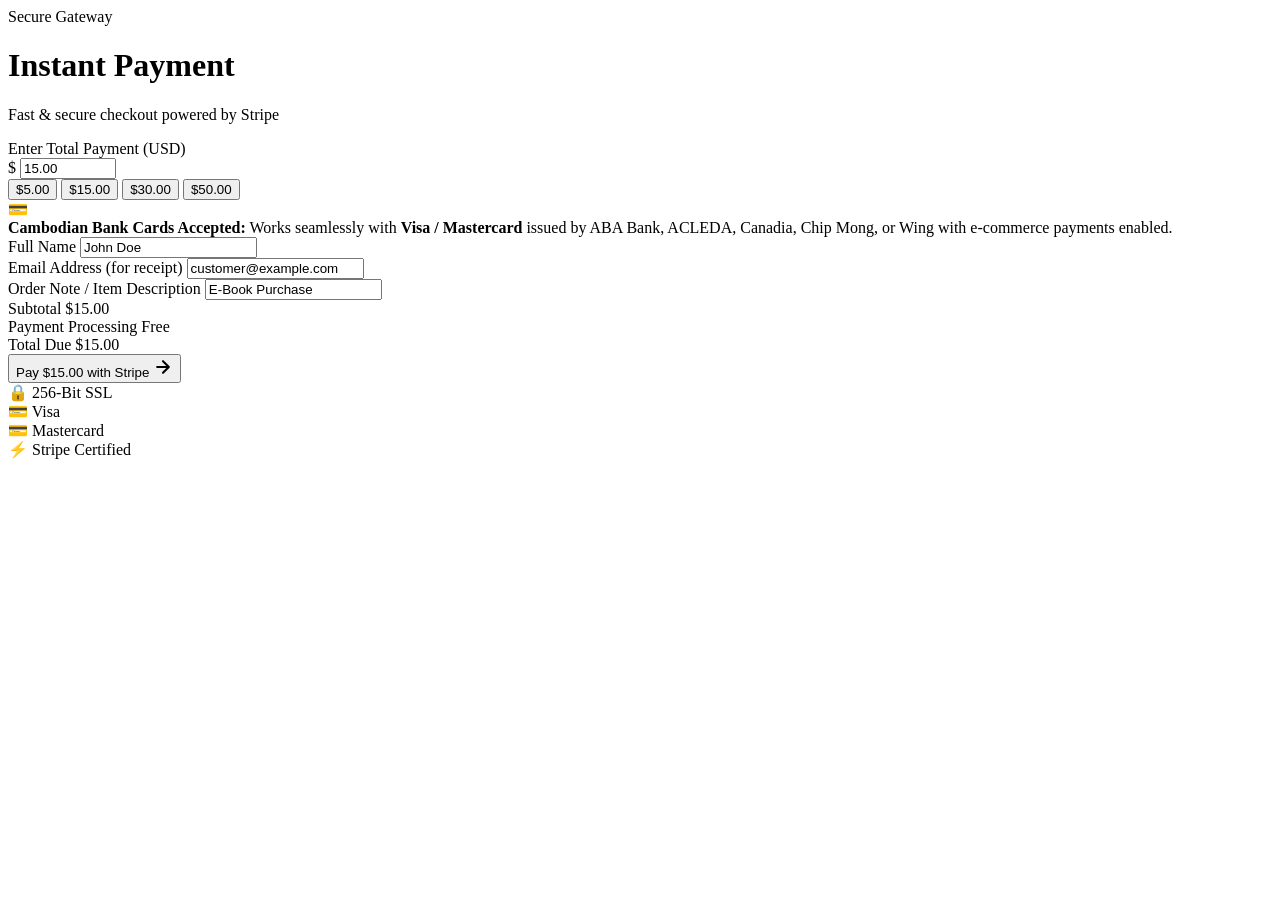
==== src/main/resources/static/index.html @ d1c6f6fa "feat: setup Spring Boot Stripe base structure" ====
<!DOCTYPE html>
<html lang="en">
<head>
  <meta charset="UTF-8">
  <meta name="viewport" content="width=device-width, initial-scale=1.0">
  <title>Payment Portal | Stripe & Visa Checkout</title>
  <link rel="stylesheet" href="/css/style.css">
</head>
<body>

  <div class="bg-blobs">
    <div class="blob blob-1"></div>
    <div class="blob blob-2"></div>
  </div>

  <main class="checkout-wrapper">
    <div class="glass-card">
      
      <!-- Card Header -->
      <div class="card-header">
        <div class="brand-badge">
          <span class="dot"></span>
          <span>Secure Gateway</span>
        </div>
        <h1 class="card-title">Instant Payment</h1>
        <p class="card-subtitle">Fast & secure checkout powered by Stripe</p>
      </div>

      <!-- Payment Form -->
      <form id="paymentForm">
        
        <!-- Total Payment Input Area -->
        <div class="amount-hero-box">
          <div class="amount-label">Enter Total Payment (USD)</div>
          <div class="amount-input-group">
            <span class="currency-symbol">$</span>
            <input 
              type="number" 
              id="amountInput" 
              class="amount-input" 
              value="15.00" 
              step="0.50" 
              min="0.50" 
              max="99999.00" 
              required
            >
          </div>
        </div>

        <!-- Quick Amount Presets -->
        <div class="preset-group">
          <button type="button" class="btn-preset" data-amount="5.00">$5.00</button>
          <button type="button" class="btn-preset active" data-amount="15.00">$15.00</button>
          <button type="button" class="btn-preset" data-amount="30.00">$30.00</button>
          <button type="button" class="btn-preset" data-amount="50.00">$50.00</button>
        </div>

        <!-- Cambodia Bank Notice -->
        <div class="kh-card-notice">
          <span class="notice-icon">💳</span>
          <div class="notice-text">
            <strong>Cambodian Bank Cards Accepted:</strong> Works seamlessly with <strong>Visa / Mastercard</strong> issued by ABA Bank, ACLEDA, Canadia, Chip Mong, or Wing with e-commerce payments enabled.
          </div>
        </div>

        <!-- Customer & Order Details -->
        <div class="form-grid">
          <div class="form-group">
            <label for="customerName" class="form-label">Full Name</label>
            <input 
              type="text" 
              id="customerName" 
              class="form-input" 
              placeholder="e.g. Sopheak Chan" 
              value="John Doe"
              required
            >
          </div>

          <div class="form-group">
            <label for="customerEmail" class="form-label">Email Address (for receipt)</label>
            <input 
              type="email" 
              id="customerEmail" 
              class="form-input" 
              placeholder="name@example.com" 
              value="customer@example.com"
              required
            >
          </div>

          <div class="form-group">
            <label for="description" class="form-label">Order Note / Item Description</label>
            <input 
              type="text" 
              id="description" 
              class="form-input" 
              placeholder="e.g. E-Book: Advanced Spring Boot & Cloud" 
              value="E-Book Purchase"
            >
          </div>
        </div>

        <!-- Order Summary -->
        <div class="order-summary">
          <div class="summary-row">
            <span>Subtotal</span>
            <span id="summarySubtotal">$15.00</span>
          </div>
          <div class="summary-row">
            <span>Payment Processing</span>
            <span style="color: var(--accent-emerald);">Free</span>
          </div>
          <div class="summary-row total">
            <span>Total Due</span>
            <span id="summaryTotal">$15.00</span>
          </div>
        </div>

        <!-- Stripe Pay Button -->
        <button type="submit" id="payButton" class="btn-stripe-pay">
          <div class="spinner" id="buttonSpinner"></div>
          <span id="buttonText">Pay $15.00 with Stripe</span>
          <svg width="20" height="20" viewBox="0 0 24 24" fill="none" stroke="currentColor" stroke-width="2.5" stroke-linecap="round" stroke-linejoin="round">
            <path d="M5 12h14M12 5l7 7-7 7"/>
          </svg>
        </button>

      </form>

      <!-- Trust Badges & Supported Cards -->
      <div class="trust-badges">
        <div class="card-pill">
          <span>🔒 256-Bit SSL</span>
        </div>
        <div class="card-pill">
          <span>💳 Visa</span>
        </div>
        <div class="card-pill">
          <span>💳 Mastercard</span>
        </div>
        <div class="card-pill">
          <span>⚡ Stripe Certified</span>
        </div>
      </div>

    </div>
  </main>

  <!-- Toast Notification Box -->
  <div id="toastBox" class="toast-box"></div>

  <script src="/js/app.js"></script>
</body>
</html>
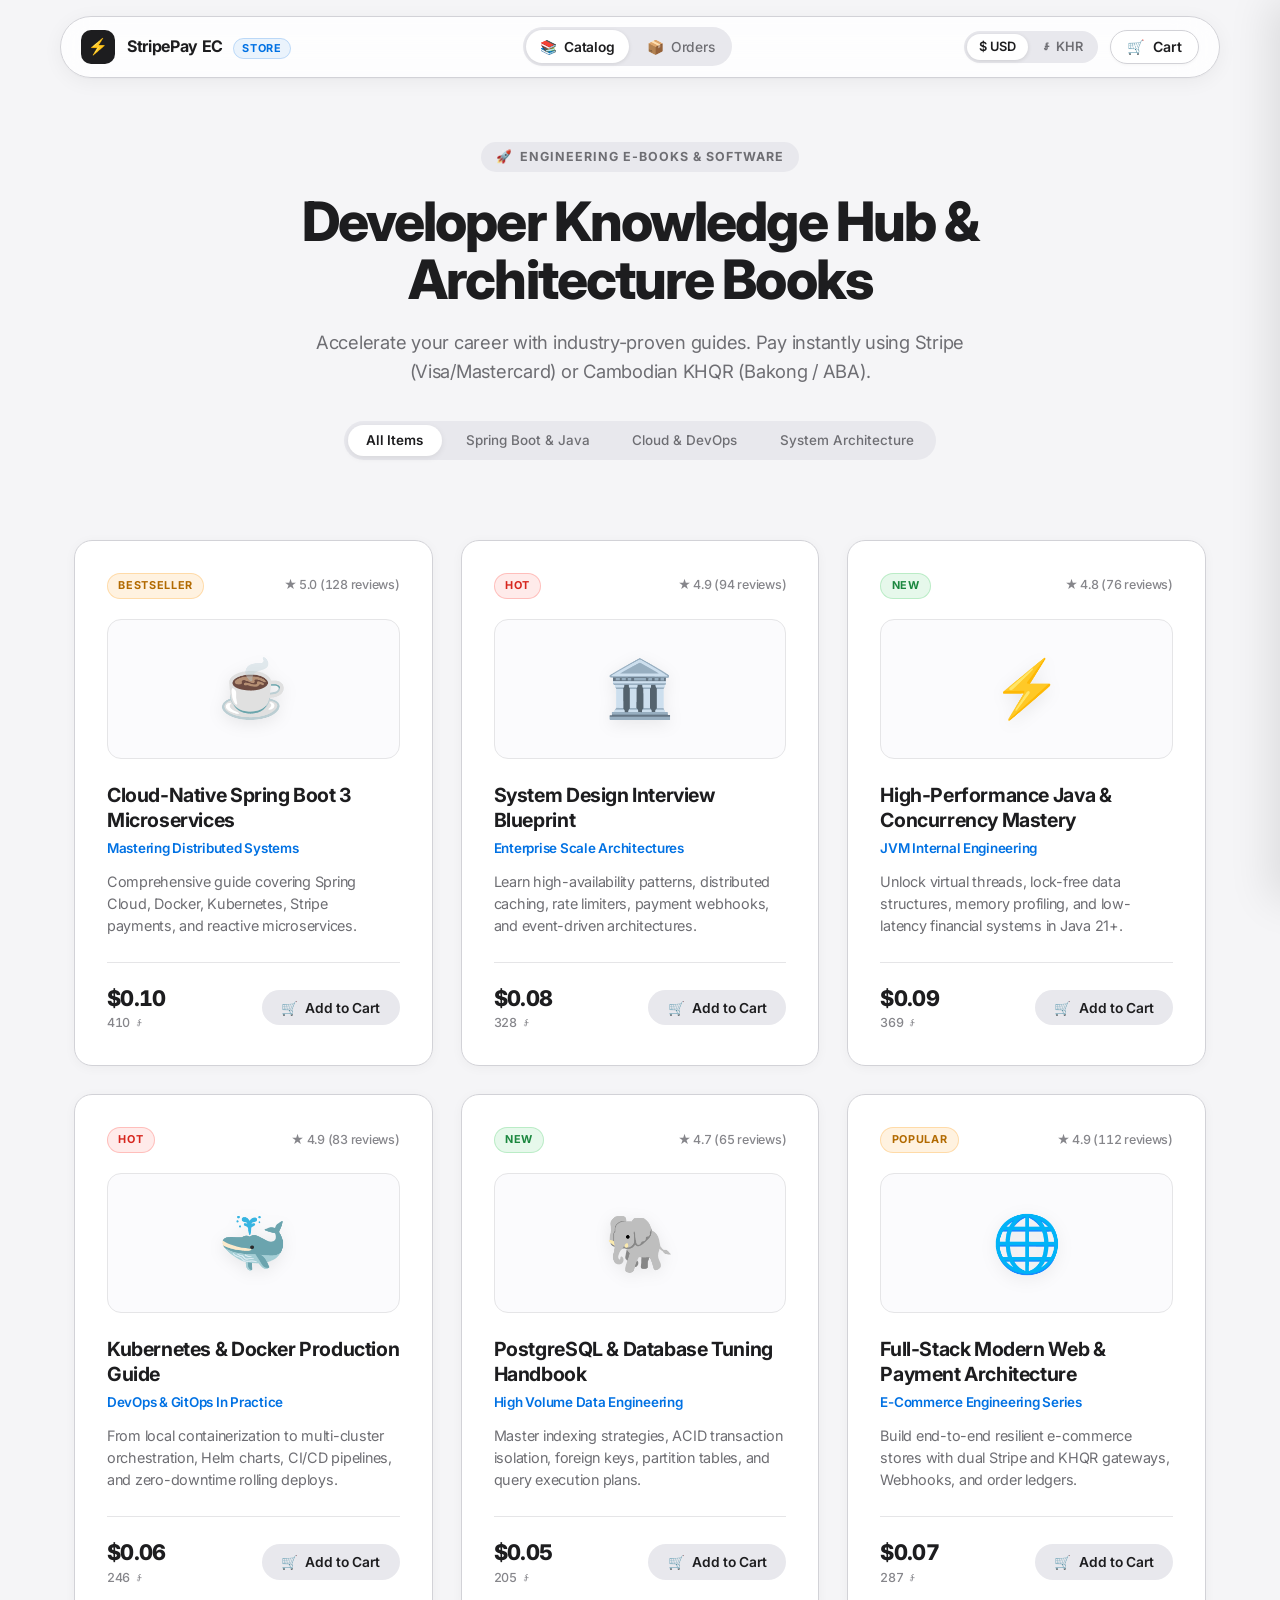
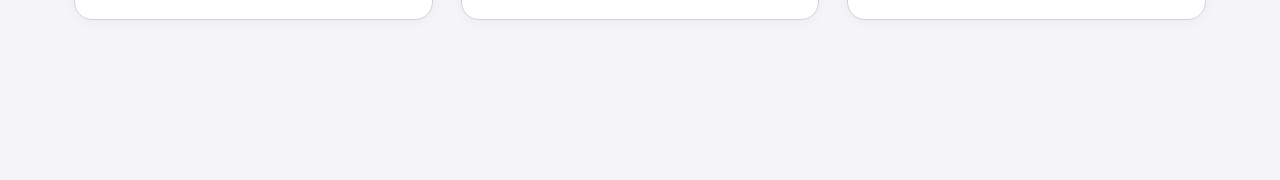
==== commit ffcabe24: "UX/UI" ====
--- a/src/main/resources/static/index.html
+++ b/src/main/resources/static/index.html
@@ -3,153 +3,416 @@
 <head>
   <meta charset="UTF-8">
   <meta name="viewport" content="width=device-width, initial-scale=1.0">
-  <title>Payment Portal | Stripe & Visa Checkout</title>
-  <link rel="stylesheet" href="/css/style.css">
+  <title>StripePay EC | Developer Store & Payment Portal</title>
+  <meta name="description" content="Apple minimalist developer store with Stripe Visa/Mastercard checkout, KHQR Bakong payments, live USD/KHR currency conversion, and instant receipts.">
+  <link rel="stylesheet" href="css/style.css">
 </head>
 <body>
 
+  <!-- Background Animated Liquid Blobs -->
   <div class="bg-blobs">
     <div class="blob blob-1"></div>
     <div class="blob blob-2"></div>
   </div>
 
-  <main class="checkout-wrapper">
-    <div class="glass-card">
-      
-      <!-- Card Header -->
-      <div class="card-header">
-        <div class="brand-badge">
-          <span class="dot"></span>
-          <span>Secure Gateway</span>
-        </div>
-        <h1 class="card-title">Instant Payment</h1>
-        <p class="card-subtitle">Fast & secure checkout powered by Stripe</p>
-      </div>
-
-      <!-- Payment Form -->
-      <form id="paymentForm">
+  <!-- Apple Dynamic Island Floating Navigation Dock -->
+  <header class="app-header">
+    <a href="/" class="brand-wrap">
+      <div class="brand-icon">⚡</div>
+      <div>
+        <span class="brand-text">StripePay EC</span>
+        <span class="brand-tag">STORE</span>
+      </div>
+    </a>
+
+    <nav class="nav-links">
+      <a href="#catalogSection" class="nav-link active" id="navCatalogBtn">
+        <span>📚</span> Catalog
+      </a>
+      <a href="#checkoutSection" class="nav-link" id="navCheckoutBtn" style="display: none;">
+        <span>💳</span> Checkout
+      </a>
+      <a href="/orders.html" class="nav-link" id="navOrdersBtn">
+        <span>📦</span> Orders
+      </a>
+    </nav>
+
+    <div class="nav-actions">
+      <!-- Apple Segmented Currency Switcher (Task 3.3) -->
+      <div class="currency-switcher" id="currencySwitcher">
+        <button type="button" class="currency-btn active" data-currency="USD" id="btnCurrUSD">$ USD</button>
+        <button type="button" class="currency-btn" data-currency="KHR" id="btnCurrKHR">៛ KHR</button>
+      </div>
+
+      <!-- Apple Capsule Cart Drawer Trigger (Task 3.1) -->
+      <button type="button" class="btn-cart-trigger" id="btnOpenCart" aria-label="Open Shopping Cart">
+        <span>🛒</span> Cart
+        <span class="cart-count-badge" id="cartBadge">0</span>
+      </button>
+    </div>
+  </header>
+
+  <!-- Storefront Main Container -->
+  <main class="store-container">
+
+    <!-- ========================================================
+         VIEW 1: STORE CATALOG (Default view)
+         ======================================================== -->
+    <div id="catalogView" class="view-fade-in">
+      <!-- Catalog Hero Banner -->
+      <section class="catalog-hero" id="catalogSection">
+        <div class="catalog-tag">
+          <span>🚀</span> ENGINEERING E-BOOKS & SOFTWARE
+        </div>
+        <h1 class="catalog-title">Developer Knowledge Hub & Architecture Books</h1>
+        <p class="catalog-subtitle">
+          Accelerate your career with industry-proven guides. Pay instantly using Stripe (Visa/Mastercard) or Cambodian KHQR (Bakong / ABA).
+        </p>
+
+        <!-- Apple Segmented Category Filter Bar -->
+        <div class="catalog-filter-bar">
+          <button type="button" class="filter-chip active" data-category="ALL">All Items</button>
+          <button type="button" class="filter-chip" data-category="BACKEND">Spring Boot & Java</button>
+          <button type="button" class="filter-chip" data-category="CLOUD">Cloud & DevOps</button>
+          <button type="button" class="filter-chip" data-category="ARCHITECTURE">System Architecture</button>
+        </div>
+      </section>
+
+      <!-- Product Showcase Grid (Task 3.1) -->
+      <section class="products-grid" id="productsGrid">
+        <!-- Injected dynamically by app.js with Apple iOS 27 Cards -->
+      </section>
+    </div>
+
+    <!-- ========================================================
+         VIEW 2: DEDICATED CHECKOUT / PAYMENT PORTAL
+         (Shown strictly after Proceed to Checkout or clicking Checkout)
+         ======================================================== -->
+    <div id="checkoutView" style="display: none;">
+      <section class="checkout-wrapper" id="checkoutSection" style="margin: 1.5rem auto 3rem;">
         
-        <!-- Total Payment Input Area -->
-        <div class="amount-hero-box">
-          <div class="amount-label">Enter Total Payment (USD)</div>
-          <div class="amount-input-group">
-            <span class="currency-symbol">$</span>
-            <input 
-              type="number" 
-              id="amountInput" 
-              class="amount-input" 
-              value="15.00" 
-              step="0.50" 
-              min="0.50" 
-              max="99999.00" 
-              required
-            >
+        <!-- Apple-style Navigation to return to catalog -->
+        <div class="checkout-nav-bar">
+          <button type="button" class="btn-back-to-catalog" id="btnBackToCatalog">
+            <span>←</span> Back to Store Catalog
+          </button>
+          <div class="checkout-step-badge">
+            <span class="step-dot"></span> Payment & Verification
           </div>
         </div>
 
-        <!-- Quick Amount Presets -->
-        <div class="preset-group">
-          <button type="button" class="btn-preset" data-amount="5.00">$5.00</button>
-          <button type="button" class="btn-preset active" data-amount="15.00">$15.00</button>
-          <button type="button" class="btn-preset" data-amount="30.00">$30.00</button>
-          <button type="button" class="btn-preset" data-amount="50.00">$50.00</button>
-        </div>
-
-        <!-- Cambodia Bank Notice -->
-        <div class="kh-card-notice">
-          <span class="notice-icon">💳</span>
-          <div class="notice-text">
-            <strong>Cambodian Bank Cards Accepted:</strong> Works seamlessly with <strong>Visa / Mastercard</strong> issued by ABA Bank, ACLEDA, Canadia, Chip Mong, or Wing with e-commerce payments enabled.
+        <div class="glass-card">
+          
+          <!-- Card Header -->
+          <div class="card-header">
+            <div class="brand-badge">
+              <span class="dot"></span>
+              <span>PCI-DSS Level 1 Security</span>
+            </div>
+            <h2 class="card-title">Payment Portal</h2>
+            <p class="card-subtitle">Choose your payment method and complete your purchase securely</p>
           </div>
-        </div>
-
-        <!-- Customer & Order Details -->
-        <div class="form-grid">
-          <div class="form-group">
-            <label for="customerName" class="form-label">Full Name</label>
-            <input 
-              type="text" 
-              id="customerName" 
-              class="form-input" 
-              placeholder="e.g. Sopheak Chan" 
-              value="John Doe"
-              required
-            >
+
+          <!-- Apple Segmented Dual Payment Method Selector UI (Task 3.2) -->
+          <div class="payment-tabs">
+            <button type="button" class="payment-tab-btn active" id="tabCardBtn" data-target="#cardTabPane">
+              <span>💳</span> Card (Stripe)
+            </button>
+            <button type="button" class="payment-tab-btn khqr-tab" id="tabKhqrBtn" data-target="#khqrTabPane">
+              <span>📱</span> KHQR (Bakong / ABA)
+            </button>
           </div>
 
-          <div class="form-group">
-            <label for="customerEmail" class="form-label">Email Address (for receipt)</label>
-            <input 
-              type="email" 
-              id="customerEmail" 
-              class="form-input" 
-              placeholder="name@example.com" 
-              value="customer@example.com"
-              required
-            >
+          <!-- Payment Form -->
+          <form id="paymentForm">
+            
+            <!-- Total Payment Input Area -->
+            <div class="amount-hero-box">
+              <div class="amount-label" id="amountLabel">Total Due (USD)</div>
+              <div class="amount-input-group">
+                <span class="currency-symbol" id="inputCurrencySymbol">$</span>
+                <input 
+                  type="number" 
+                  id="amountInput" 
+                  class="amount-input" 
+                  value="0.10" 
+                  step="0.01" 
+                  min="0.01" 
+                  max="99999.00" 
+                  required
+                >
+              </div>
+            </div>
+
+
+            <!-- TAB 1: Stripe Card Notice -->
+            <div id="cardTabPane" class="tab-pane active">
+              <div class="kh-card-notice">
+                <span style="font-size: 1.25rem; margin-right: 0.5rem;">💳</span>
+                <strong>Cambodian Bank Cards Accepted:</strong> Instant checkout with <strong>Visa / Mastercard</strong> issued by ABA Bank, ACLEDA, Canadia, Chip Mong, or Wing with e-commerce enabled.
+              </div>
+              <div class="stripe-min-notice" id="stripeMinNotice" style="display: none;">
+                <span>⚠️</span>
+                <div>
+                  <strong>Stripe Card Minimum:</strong> Stripe API requires at least <strong>$0.50 USD</strong> (50¢) per card transaction. For micro-amounts under $0.50, you can increase item quantity in your cart, or switch to <strong>KHQR</strong> (which supports any amount).
+                </div>
+              </div>
+            </div>
+
+            <!-- TAB 2: KHQR Domestic Notice -->
+            <div id="khqrTabPane" class="tab-pane">
+              <div class="khqr-box" style="margin-bottom: 1.5rem; text-align: left;">
+                <div style="display: flex; align-items: center; gap: 0.5rem; margin-bottom: 0.5rem;">
+                  <span class="khqr-tag">KHQR</span>
+                  <strong style="color: var(--ios-red);">Bakong National Payment Network</strong>
+                </div>
+                <p style="font-size: 0.86rem; color: var(--ios-label-secondary); margin-bottom: 0.4rem;">
+                  Scan with ABA Mobile, ACLEDA, Bakong, Wing, or any domestic mobile banking app.
+                </p>
+                <div style="font-size: 0.82rem; color: var(--ios-teal); font-weight: 600;">
+                  Live Bank Rate: 1 USD = 4,100 KHR
+                </div>
+              </div>
+            </div>
+
+            <!-- Customer & Order Details -->
+            <div class="form-grid">
+              <div class="form-group">
+                <label for="customerName" class="form-label">Full Name</label>
+                <input 
+                  type="text" 
+                  id="customerName" 
+                  class="form-input" 
+                  placeholder="e.g. Sopheak Chan" 
+                  value="John Doe"
+                  required
+                >
+              </div>
+
+              <div class="form-group">
+                <label for="customerEmail" class="form-label">Email Address (for receipt)</label>
+                <input 
+                  type="email" 
+                  id="customerEmail" 
+                  class="form-input" 
+                  placeholder="name@example.com" 
+                  value="customer@example.com"
+                  required
+                >
+              </div>
+
+              <div class="form-group">
+                <label for="description" class="form-label">Order Item(s) Description</label>
+                <input 
+                  type="text" 
+                  id="description" 
+                  class="form-input" 
+                  placeholder="e.g. Cloud-Native Spring Boot 3 Microservices" 
+                  value="Developer Books & Software Purchase"
+                >
+              </div>
+            </div>
+
+            <!-- Order Summary Receipt Box -->
+            <div class="receipt-box">
+              <div id="checkoutCartItemsBox" class="checkout-cart-items-box" style="display: none;">
+                <div class="checkout-cart-items-title">Selected Items from Cart</div>
+                <div id="checkoutCartItemsList"></div>
+              </div>
+              <div class="receipt-row">
+                <span>Subtotal</span>
+                <span id="summarySubtotal" class="val">$0.10</span>
+              </div>
+              <div class="receipt-row">
+                <span>Domestic Processing</span>
+                <span style="color: var(--ios-green); font-weight: 700;">Free (0%)</span>
+              </div>
+              <div class="receipt-row total">
+                <span>Total Due</span>
+                <span id="summaryTotal" class="val">$0.10</span>
+              </div>
+              <div class="receipt-row" id="khrEquivalentRow" style="font-size: 0.84rem; color: var(--ios-blue);">
+                <span>KH Riel Equivalent</span>
+                <span id="summaryKhrEquivalent" class="val">410 ៛</span>
+              </div>
+            </div>
+
+            <!-- Pay Button for Stripe (Card Mode) -->
+            <div id="stripePayArea">
+              <button type="submit" id="payButton" class="btn-stripe-pay">
+                <div class="spinner" id="buttonSpinner" style="display: none;"></div>
+                <span id="buttonText">Pay $0.10 with Stripe</span>
+                <svg width="18" height="18" viewBox="0 0 24 24" fill="none" stroke="currentColor" stroke-width="2.5" stroke-linecap="round" stroke-linejoin="round">
+                  <path d="M5 12h14M12 5l7 7-7 7"/>
+                </svg>
+              </button>
+            </div>
+
+            <!-- Pay Button for KHQR Mode -->
+            <div id="khqrPayArea" style="display: none;">
+              <button type="button" id="btnOpenKhqrModal" class="btn-khqr-action">
+                <span>📱</span>
+                <span id="khqrBtnText">Generate KHQR Code (410 ៛)</span>
+              </button>
+            </div>
+
+          </form>
+
+          <!-- Trust Badges & Supported Cards -->
+          <div style="display: flex; flex-wrap: wrap; justify-content: center; gap: 0.5rem; margin-top: 2rem;">
+            <div style="font-size: 0.76rem; color: var(--ios-label-tertiary); background: rgba(255, 255, 255, 0.05); border: 1px solid var(--glass-border-subtle); padding: 0.35rem 0.75rem; border-radius: var(--radius-full);">🔒 256-Bit SSL Encryption</div>
+            <div style="font-size: 0.76rem; color: var(--ios-label-tertiary); background: rgba(255, 255, 255, 0.05); border: 1px solid var(--glass-border-subtle); padding: 0.35rem 0.75rem; border-radius: var(--radius-full);">💳 Visa & Mastercard</div>
+            <div style="font-size: 0.76rem; color: var(--ios-label-tertiary); background: rgba(255, 255, 255, 0.05); border: 1px solid var(--glass-border-subtle); padding: 0.35rem 0.75rem; border-radius: var(--radius-full);">📱 KHQR Bakong</div>
+            <div style="font-size: 0.76rem; color: var(--ios-label-tertiary); background: rgba(255, 255, 255, 0.05); border: 1px solid var(--glass-border-subtle); padding: 0.35rem 0.75rem; border-radius: var(--radius-full);">⚡ Instant Webhook Delivery</div>
           </div>
 
-          <div class="form-group">
-            <label for="description" class="form-label">Order Note / Item Description</label>
-            <input 
-              type="text" 
-              id="description" 
-              class="form-input" 
-              placeholder="e.g. E-Book: Advanced Spring Boot & Cloud" 
-              value="E-Book Purchase"
-            >
+        </div>
+      </section>
+    </div>
+
+  </main>
+
+  <!-- ========================================================
+       APPLE iOS SHEET CART DRAWER (Task 3.1)
+       ======================================================== -->
+  <div class="cart-overlay" id="cartOverlay"></div>
+  <aside class="cart-drawer" id="cartDrawer">
+    <!-- iOS Sheet Grabber -->
+    <div class="sheet-grabber"></div>
+
+    <div class="cart-header">
+      <div class="cart-title-wrap">
+        <span>🛒</span>
+        <span class="cart-title">Shopping Cart</span>
+      </div>
+      <button type="button" class="btn-close-cart" id="btnCloseCart" aria-label="Close cart">✕</button>
+    </div>
+
+    <div class="cart-body" id="cartItemsList">
+      <!-- Populated by JavaScript -->
+    </div>
+
+    <div class="cart-footer">
+      <div class="cart-summary-row">
+        <span>Items Total</span>
+        <span id="cartSubtotal" class="amount">$0.00</span>
+      </div>
+      <div class="cart-summary-row">
+        <span>Digital Delivery</span>
+        <span style="color: var(--ios-green); font-weight: 700;">Instant (Free)</span>
+      </div>
+      <div class="cart-summary-row total">
+        <span>Grand Total</span>
+        <span id="cartGrandTotal" class="amount">$0.00</span>
+      </div>
+      <button type="button" class="btn-cart-checkout" id="btnCartCheckout">
+        <span>Process Payment</span>
+        <span>→</span>
+      </button>
+    </div>
+  </aside>
+
+  <!-- ========================================================
+       APPLE CUPERTINO KHQR POPUP MODAL (Task 3.2)
+       ======================================================== -->
+  <div class="modal-overlay" id="khqrModal">
+    <div class="modal-content">
+      <div class="modal-header">
+        <div style="display: flex; align-items: center; gap: 0.5rem; font-weight: 700;">
+          <span style="font-size: 1.25rem;">🇰🇭</span> KHQR National Payment
+        </div>
+        <button type="button" class="btn-close-modal" id="btnCloseKhqrModal">✕</button>
+      </div>
+
+      <div class="modal-body">
+        <div class="khqr-card-view">
+          <div class="khqr-merchant-tag">KHQR Domestic Network</div>
+          <div class="khqr-merchant-name">STRIPE-PAY EC STORE</div>
+          <div class="khqr-amount-riel" id="modalKhqrAmountRiel">102,500 ៛</div>
+          <div class="khqr-amount-usd" id="modalKhqrAmountUsd">≈ $25.00 USD (Rate: 4,100)</div>
+
+          <!-- Official Frame with QR Code -->
+          <div class="khqr-qr-frame">
+            <svg viewBox="0 0 200 200" width="164" height="164" xmlns="http://www.w3.org/2000/svg">
+              <rect width="200" height="200" fill="#ffffff" />
+              <!-- Corners -->
+              <rect x="15" y="15" width="45" height="45" rx="8" fill="#e11d48"/>
+              <rect x="23" y="23" width="29" height="29" rx="5" fill="#ffffff"/>
+              <rect x="29" y="29" width="17" height="17" rx="3" fill="#0f172a"/>
+
+              <rect x="140" y="15" width="45" height="45" rx="8" fill="#e11d48"/>
+              <rect x="148" y="23" width="29" height="29" rx="5" fill="#ffffff"/>
+              <rect x="154" y="29" width="17" height="17" rx="3" fill="#0f172a"/>
+
+              <rect x="15" y="140" width="45" height="45" rx="8" fill="#e11d48"/>
+              <rect x="23" y="148" width="29" height="29" rx="5" fill="#ffffff"/>
+              <rect x="29" y="154" width="17" height="17" rx="3" fill="#0f172a"/>
+
+              <!-- Grid dots -->
+              <rect x="75" y="20" width="12" height="12" rx="2" fill="#0f172a"/>
+              <rect x="95" y="20" width="12" height="12" rx="2" fill="#0f172a"/>
+              <rect x="115" y="20" width="12" height="12" rx="2" fill="#0f172a"/>
+              <rect x="75" y="40" width="12" height="12" rx="2" fill="#0f172a"/>
+              <rect x="115" y="40" width="12" height="12" rx="2" fill="#0f172a"/>
+              
+              <rect x="20" y="75" width="12" height="12" rx="2" fill="#0f172a"/>
+              <rect x="40" y="75" width="12" height="12" rx="2" fill="#0f172a"/>
+              <rect x="75" y="75" width="12" height="12" rx="2" fill="#0f172a"/>
+              <rect x="95" y="75" width="12" height="12" rx="2" fill="#0f172a"/>
+              <rect x="140" y="75" width="12" height="12" rx="2" fill="#0f172a"/>
+              <rect x="165" y="75" width="12" height="12" rx="2" fill="#0f172a"/>
+
+              <rect x="20" y="95" width="12" height="12" rx="2" fill="#0f172a"/>
+              <rect x="40" y="115" width="12" height="12" rx="2" fill="#0f172a"/>
+              <rect x="140" y="95" width="12" height="12" rx="2" fill="#0f172a"/>
+              <rect x="165" y="115" width="12" height="12" rx="2" fill="#0f172a"/>
+
+              <rect x="75" y="140" width="12" height="12" rx="2" fill="#0f172a"/>
+              <rect x="95" y="140" width="12" height="12" rx="2" fill="#0f172a"/>
+              <rect x="115" y="140" width="12" height="12" rx="2" fill="#0f172a"/>
+              <rect x="75" y="165" width="12" height="12" rx="2" fill="#0f172a"/>
+              <rect x="115" y="165" width="12" height="12" rx="2" fill="#0f172a"/>
+              <rect x="140" y="165" width="12" height="12" rx="2" fill="#0f172a"/>
+
+              <!-- Center Bakong Emblem Badge -->
+              <circle cx="100" cy="100" r="22" fill="#e11d48" />
+              <text x="100" y="105" fill="#ffffff" font-size="11" font-weight="bold" font-family="-apple-system, sans-serif" text-anchor="middle">KHQR</text>
+            </svg>
           </div>
         </div>
 
-        <!-- Order Summary -->
-        <div class="order-summary">
-          <div class="summary-row">
-            <span>Subtotal</span>
-            <span id="summarySubtotal">$15.00</span>
-          </div>
-          <div class="summary-row">
-            <span>Payment Processing</span>
-            <span style="color: var(--accent-emerald);">Free</span>
-          </div>
-          <div class="summary-row total">
-            <span>Total Due</span>
-            <span id="summaryTotal">$15.00</span>
-          </div>
-        </div>
-
-        <!-- Stripe Pay Button -->
-        <button type="submit" id="payButton" class="btn-stripe-pay">
-          <div class="spinner" id="buttonSpinner"></div>
-          <span id="buttonText">Pay $15.00 with Stripe</span>
-          <svg width="20" height="20" viewBox="0 0 24 24" fill="none" stroke="currentColor" stroke-width="2.5" stroke-linecap="round" stroke-linejoin="round">
-            <path d="M5 12h14M12 5l7 7-7 7"/>
-          </svg>
+        <!-- 5-Minute Timer Pill -->
+        <div class="khqr-countdown-pill">
+          <span>⏱️</span>
+          <span>Valid for: <strong id="khqrCountdown">05:00</strong></span>
+        </div>
+
+        <!-- Supported Domestic Apps -->
+        <div style="display: flex; flex-wrap: wrap; justify-content: center; gap: 0.4rem; margin-bottom: 1.25rem;">
+          <span style="font-size: 0.74rem; background: rgba(255,255,255,0.08); padding: 0.25rem 0.6rem; border-radius: var(--radius-full); color: var(--ios-label-secondary);">ABA Mobile</span>
+          <span style="font-size: 0.74rem; background: rgba(255,255,255,0.08); padding: 0.25rem 0.6rem; border-radius: var(--radius-full); color: var(--ios-label-secondary);">ACLEDA</span>
+          <span style="font-size: 0.74rem; background: rgba(255,255,255,0.08); padding: 0.25rem 0.6rem; border-radius: var(--radius-full); color: var(--ios-label-secondary);">Bakong</span>
+          <span style="font-size: 0.74rem; background: rgba(255,255,255,0.08); padding: 0.25rem 0.6rem; border-radius: var(--radius-full); color: var(--ios-label-secondary);">Wing</span>
+          <span style="font-size: 0.74rem; background: rgba(255,255,255,0.08); padding: 0.25rem 0.6rem; border-radius: var(--radius-full); color: var(--ios-label-secondary);">Canadia</span>
+          <span style="font-size: 0.74rem; background: rgba(255,255,255,0.08); padding: 0.25rem 0.6rem; border-radius: var(--radius-full); color: var(--ios-label-secondary);">Chip Mong</span>
+        </div>
+
+        <p style="font-size: 0.84rem; color: var(--ios-label-tertiary); margin-bottom: 1.25rem;">
+          Scan QR code with any Cambodian banking app above to complete domestic settlement.
+        </p>
+
+        <!-- Simulation Button for evaluation and test mode -->
+        <button type="button" class="btn-khqr-action" id="btnSimulateKhqrScan" style="background: linear-gradient(135deg, var(--ios-green) 0%, #059669 100%); box-shadow: 0 4px 18px rgba(48, 209, 88, 0.4);">
+          <span>✨</span> Simulate Bank App Scan & Pay (Test Mode)
         </button>
 
-      </form>
-
-      <!-- Trust Badges & Supported Cards -->
-      <div class="trust-badges">
-        <div class="card-pill">
-          <span>🔒 256-Bit SSL</span>
-        </div>
-        <div class="card-pill">
-          <span>💳 Visa</span>
-        </div>
-        <div class="card-pill">
-          <span>💳 Mastercard</span>
-        </div>
-        <div class="card-pill">
-          <span>⚡ Stripe Certified</span>
-        </div>
-      </div>
-
-    </div>
-  </main>
-
-  <!-- Toast Notification Box -->
-  <div id="toastBox" class="toast-box"></div>
-
-  <script src="/js/app.js"></script>
+      </div>
+    </div>
+  </div>
+
+  <!-- Apple Dynamic Island Toast Notification -->
+  <div id="toastBox" class="toast-notification"></div>
+
+  <script src="js/app.js"></script>
 </body>
 </html>
--- a/src/main/resources/static/css/style.css
+++ b/src/main/resources/static/css/style.css
@@ -0,0 +1,1935 @@
+/* ==========================================================================
+   StripePay EC — Apple.com Official Minimalist Commercial Tech Design System
+   Off-White (#F5F5F7), Charcoal (#1D1D1F), Subtle Gray (#D2D2D7), Apple Blue (#0071E3)
+   ========================================================================== */
+
+@import url('https://fonts.googleapis.com/css2?family=Inter:wght@300;400;500;600;700;800&family=JetBrains+Mono:wght@400;500;600&display=swap');
+
+/* --- Apple.com Official Design Tokens --- */
+:root {
+  /* Core Apple.com Palette */
+  --apple-bg: #f5f5f7;
+  --apple-card: #ffffff;
+  --apple-border: #d2d2d7;
+  --apple-border-subtle: #e5e5e7;
+  --apple-border-focus: #0071e3;
+  --apple-text-primary: #1d1d1f;
+  --apple-text-secondary: #6e6e73;
+  --apple-text-tertiary: #86868b;
+  --apple-fill: #e8e8ed;
+  --apple-fill-hover: #dcdce0;
+
+  /* Single Vibrant Apple Blue Call-To-Action */
+  --apple-blue: #0071e3;
+  --apple-blue-hover: #0077ed;
+  --apple-blue-active: #0062c4;
+  --apple-blue-rgb: 0, 113, 227;
+
+  /* Semantic Feedback (Apple Standard Light) */
+  --apple-green: #34c759;
+  --apple-green-dark: #1b873f;
+  --apple-orange: #ff9500;
+  --apple-orange-dark: #b26a00;
+  --apple-red: #ff3b30;
+  --apple-red-dark: #d7261e;
+
+  /* Backward Compatibility Aliases for Person 1, 2, and 3 Modules */
+  --ios-blue: var(--apple-blue);
+  --ios-green: var(--apple-green);
+  --ios-orange: var(--apple-orange);
+  --ios-red: var(--apple-red);
+  --ios-label-primary: var(--apple-text-primary);
+  --ios-label-secondary: var(--apple-text-secondary);
+  --ios-label-tertiary: var(--apple-text-tertiary);
+  --ios-separator: var(--apple-border-subtle);
+  --accent-primary: var(--apple-blue);
+  --accent-secondary: #5e5ce6;
+  --accent-cyan: #06b6d4;
+  --accent-emerald: var(--apple-green);
+  --accent-rose: var(--apple-red);
+  --text-primary: var(--apple-text-primary);
+  --text-secondary: var(--apple-text-secondary);
+  --text-muted: var(--apple-text-tertiary);
+  --bg-primary: var(--apple-bg);
+  --bg-card: var(--apple-card);
+  --bg-card-border: var(--apple-border);
+  --bg-input: #ffffff;
+  --bg-input-focus: #ffffff;
+
+  /* Radii & Apple Geometry */
+  --radius-full: 9999px;
+  --radius-xxl: 22px;
+  --radius-xl: 18px;
+  --radius-lg: 14px;
+  --radius-md: 10px;
+  --radius-sm: 6px;
+
+  /* Apple Subtle Box Shadows */
+  --shadow-dock: 0 4px 20px rgba(0, 0, 0, 0.05), 0 1px 2px rgba(0, 0, 0, 0.03);
+  --shadow-card: 0 2px 12px rgba(0, 0, 0, 0.04);
+  --shadow-card-hover: 0 12px 36px rgba(0, 0, 0, 0.08);
+  --shadow-modal: 0 24px 70px rgba(0, 0, 0, 0.16);
+  --shadow-blue-btn: 0 4px 14px rgba(0, 113, 227, 0.25);
+
+  /* Spring Animations */
+  --spring-bounce: cubic-bezier(0.175, 0.885, 0.32, 1.275);
+  --spring-smooth: cubic-bezier(0.16, 1, 0.3, 1);
+}
+
+/* Base Reset */
+*, *::before, *::after {
+  margin: 0;
+  padding: 0;
+  box-sizing: border-box;
+}
+
+html {
+  font-size: 16px;
+  scroll-behavior: smooth;
+  -webkit-font-smoothing: antialiased;
+  -moz-osx-font-smoothing: grayscale;
+}
+
+body {
+  font-family: -apple-system, BlinkMacSystemFont, "SF Pro Display", "SF Pro Text", "SF Pro", "Inter", "Helvetica Neue", sans-serif;
+  background-color: var(--apple-bg);
+  color: var(--apple-text-primary);
+  min-height: 100vh;
+  position: relative;
+  overflow-x: hidden;
+  line-height: 1.47;
+  letter-spacing: -0.016em;
+}
+
+/* Pristine Off-White Canvas Background */
+.bg-blobs {
+  display: none; /* Minimalist clean Apple background */
+}
+
+/* ==========================================================================
+   Apple Floating Navigation Dock (Task 3.1 & 3.3)
+   ========================================================================== */
+.app-header {
+  position: sticky;
+  top: 1rem;
+  z-index: 1000;
+  width: calc(100% - 2.5rem);
+  max-width: 1160px;
+  margin: 1rem auto 2.5rem auto;
+  padding: 0.65rem 1.25rem;
+  background: rgba(255, 255, 255, 0.82);
+  backdrop-filter: saturate(180%) blur(20px);
+  -webkit-backdrop-filter: saturate(180%) blur(20px);
+  border: 1px solid var(--apple-border);
+  border-radius: var(--radius-full);
+  box-shadow: var(--shadow-dock);
+  display: flex;
+  align-items: center;
+  justify-content: space-between;
+  gap: 1.5rem;
+  transition: all 0.3s var(--spring-smooth);
+}
+
+/* Brand Link */
+.brand-wrap {
+  display: flex;
+  align-items: center;
+  gap: 0.75rem;
+  text-decoration: none;
+  color: inherit;
+  flex-shrink: 0;
+}
+
+.brand-icon {
+  width: 34px;
+  height: 34px;
+  border-radius: 10px;
+  background: var(--apple-text-primary);
+  color: #ffffff;
+  display: flex;
+  align-items: center;
+  justify-content: center;
+  font-size: 1rem;
+  font-weight: 700;
+  transition: transform 0.2s ease;
+}
+
+.brand-wrap:hover .brand-icon {
+  transform: scale(1.05);
+}
+
+.brand-text {
+  font-size: 1rem;
+  font-weight: 700;
+  letter-spacing: -0.02em;
+  color: var(--apple-text-primary);
+}
+
+.brand-tag {
+  font-size: 0.68rem;
+  font-weight: 700;
+  text-transform: uppercase;
+  letter-spacing: 0.06em;
+  padding: 0.15rem 0.5rem;
+  border-radius: var(--radius-full);
+  background: rgba(0, 113, 227, 0.08);
+  color: var(--apple-blue);
+  border: 1px solid rgba(0, 113, 227, 0.2);
+  margin-left: 0.4rem;
+}
+
+/* Navigation Links (Segmented Dock Style) */
+.nav-links {
+  display: flex;
+  align-items: center;
+  gap: 0.25rem;
+  background: var(--apple-fill);
+  padding: 3px;
+  border-radius: var(--radius-full);
+}
+
+.nav-link {
+  display: inline-flex;
+  align-items: center;
+  gap: 0.45rem;
+  text-decoration: none;
+  font-size: 0.86rem;
+  font-weight: 500;
+  color: var(--apple-text-secondary);
+  padding: 0.4rem 0.9rem;
+  border-radius: var(--radius-full);
+  transition: all 0.2s ease;
+}
+
+.nav-link:hover {
+  color: var(--apple-text-primary);
+}
+
+.nav-link.active {
+  color: var(--apple-text-primary);
+  background: #ffffff;
+  box-shadow: 0 1px 4px rgba(0, 0, 0, 0.1);
+  font-weight: 600;
+}
+
+/* Actions: Currency Switcher & Cart Trigger */
+.nav-actions {
+  display: flex;
+  align-items: center;
+  gap: 0.75rem;
+}
+
+/* Apple Segmented Currency Switcher (Task 3.3) */
+.currency-switcher {
+  display: inline-flex;
+  align-items: center;
+  background: var(--apple-fill);
+  padding: 3px;
+  border-radius: var(--radius-full);
+}
+
+.currency-btn {
+  background: transparent;
+  border: none;
+  font-family: inherit;
+  font-size: 0.8rem;
+  font-weight: 600;
+  color: var(--apple-text-secondary);
+  padding: 0.35rem 0.75rem;
+  border-radius: var(--radius-full);
+  cursor: pointer;
+  transition: all 0.2s ease;
+}
+
+.currency-btn:hover {
+  color: var(--apple-text-primary);
+}
+
+.currency-btn.active {
+  background: #ffffff;
+  color: var(--apple-text-primary);
+  box-shadow: 0 1px 4px rgba(0, 0, 0, 0.12);
+}
+
+/* Cart Trigger Capsule (Task 3.1) */
+.btn-cart-trigger {
+  display: inline-flex;
+  align-items: center;
+  gap: 0.5rem;
+  background: #ffffff;
+  border: 1px solid var(--apple-border);
+  color: var(--apple-text-primary);
+  padding: 0.45rem 1rem;
+  border-radius: var(--radius-full);
+  font-family: inherit;
+  font-size: 0.88rem;
+  font-weight: 600;
+  cursor: pointer;
+  box-shadow: 0 1px 3px rgba(0, 0, 0, 0.04);
+  transition: all 0.25s var(--spring-smooth);
+}
+
+.btn-cart-trigger:hover {
+  border-color: var(--apple-blue);
+  color: var(--apple-blue);
+  transform: translateY(-1px);
+}
+
+.btn-cart-trigger:active {
+  transform: scale(0.96);
+}
+
+.cart-count-badge {
+  display: inline-flex;
+  align-items: center;
+  justify-content: center;
+  min-width: 20px;
+  height: 20px;
+  padding: 0 5px;
+  border-radius: var(--radius-full);
+  background: var(--apple-blue);
+  color: #ffffff;
+  font-size: 0.72rem;
+  font-weight: 700;
+  font-variant-numeric: tabular-nums;
+}
+
+/* ==========================================================================
+   Storefront Main Layout & Product Showcase Hero Section
+   ========================================================================== */
+.store-container {
+  width: 100%;
+  max-width: 1180px;
+  margin: 0 auto;
+  padding: 0 1.5rem 5rem 1.5rem;
+  position: relative;
+}
+
+/* Massive Negative Space Apple Editorial Hero */
+.catalog-hero {
+  text-align: center;
+  max-width: 860px;
+  margin: 2rem auto 3.5rem auto;
+  padding: 1.5rem 1rem;
+}
+
+.catalog-tag {
+  display: inline-flex;
+  align-items: center;
+  gap: 0.45rem;
+  background: var(--apple-fill);
+  color: var(--apple-text-secondary);
+  font-size: 0.78rem;
+  font-weight: 700;
+  letter-spacing: 0.08em;
+  text-transform: uppercase;
+  padding: 0.35rem 0.95rem;
+  border-radius: var(--radius-full);
+  margin-bottom: 1.25rem;
+}
+
+.catalog-title {
+  font-size: clamp(2.2rem, 5vw, 3.4rem);
+  font-weight: 800;
+  letter-spacing: -0.035em;
+  line-height: 1.08;
+  color: var(--apple-text-primary);
+  margin-bottom: 1.2rem;
+}
+
+.catalog-subtitle {
+  font-size: 1.15rem;
+  line-height: 1.55;
+  color: var(--apple-text-secondary);
+  max-width: 680px;
+  margin: 0 auto 2.25rem auto;
+}
+
+/* Apple Segmented Filter Bar */
+.catalog-filter-bar {
+  display: inline-flex;
+  flex-wrap: wrap;
+  align-items: center;
+  justify-content: center;
+  gap: 0.35rem;
+  background: var(--apple-fill);
+  padding: 4px;
+  border-radius: var(--radius-full);
+}
+
+.filter-chip {
+  background: transparent;
+  border: none;
+  font-family: inherit;
+  font-size: 0.84rem;
+  font-weight: 500;
+  color: var(--apple-text-secondary);
+  padding: 0.45rem 1.15rem;
+  border-radius: var(--radius-full);
+  cursor: pointer;
+  transition: all 0.2s ease;
+}
+
+.filter-chip:hover {
+  color: var(--apple-text-primary);
+}
+
+.filter-chip.active {
+  background: #ffffff;
+  color: var(--apple-text-primary);
+  font-weight: 600;
+  box-shadow: 0 2px 6px rgba(0, 0, 0, 0.08);
+}
+
+/* ==========================================================================
+   Product Showcase Grid & Apple Product Cards (Task 3.1)
+   ========================================================================== */
+.products-grid {
+  display: grid;
+  grid-template-columns: repeat(auto-fill, minmax(340px, 1fr));
+  gap: 1.75rem;
+  margin-bottom: 5rem;
+}
+
+.product-card {
+  background: var(--apple-card);
+  border: 1px solid var(--apple-border);
+  border-radius: var(--radius-xl);
+  padding: 2rem;
+  display: flex;
+  flex-direction: column;
+  position: relative;
+  box-shadow: var(--shadow-card);
+  transition: transform 0.3s var(--spring-smooth), box-shadow 0.3s var(--spring-smooth), border-color 0.3s ease;
+}
+
+.product-card:hover {
+  transform: translateY(-4px);
+  box-shadow: var(--shadow-card-hover);
+  border-color: #b0b0b5;
+}
+
+.product-badge-wrap {
+  display: flex;
+  align-items: center;
+  justify-content: space-between;
+  margin-bottom: 1.25rem;
+}
+
+.badge-tag {
+  font-size: 0.68rem;
+  font-weight: 700;
+  letter-spacing: 0.06em;
+  text-transform: uppercase;
+  padding: 0.25rem 0.65rem;
+  border-radius: var(--radius-full);
+}
+
+.badge-tag.bestseller {
+  background: rgba(255, 149, 0, 0.12);
+  color: var(--apple-orange-dark);
+  border: 1px solid rgba(255, 149, 0, 0.25);
+}
+
+.badge-tag.hot {
+  background: rgba(255, 59, 48, 0.1);
+  color: var(--apple-red-dark);
+  border: 1px solid rgba(255, 59, 48, 0.25);
+}
+
+.badge-tag.new {
+  background: rgba(52, 199, 89, 0.12);
+  color: var(--apple-green-dark);
+  border: 1px solid rgba(52, 199, 89, 0.25);
+}
+
+.product-rating {
+  font-size: 0.78rem;
+  font-weight: 500;
+  color: var(--apple-text-tertiary);
+  font-variant-numeric: tabular-nums;
+}
+
+/* Product Icon Artwork Tile */
+.product-cover-box {
+  width: 100%;
+  height: 140px;
+  border-radius: var(--radius-lg);
+  background: #fbfbfd;
+  border: 1px solid var(--apple-border-subtle);
+  display: flex;
+  align-items: center;
+  justify-content: center;
+  margin-bottom: 1.5rem;
+  transition: transform 0.3s var(--spring-smooth);
+}
+
+.product-cover-art {
+  font-size: 3.5rem;
+  filter: drop-shadow(0 4px 8px rgba(0, 0, 0, 0.08));
+  transition: transform 0.3s var(--spring-bounce);
+}
+
+.product-card:hover .product-cover-art {
+  transform: scale(1.1);
+}
+
+.product-title {
+  font-size: 1.22rem;
+  font-weight: 700;
+  letter-spacing: -0.02em;
+  color: var(--apple-text-primary);
+  margin-bottom: 0.35rem;
+  line-height: 1.3;
+}
+
+.product-meta {
+  font-size: 0.84rem;
+  color: var(--apple-blue);
+  font-weight: 600;
+  margin-bottom: 0.75rem;
+}
+
+.product-desc {
+  font-size: 0.9rem;
+  line-height: 1.55;
+  color: var(--apple-text-secondary);
+  margin-bottom: 1.5rem;
+  flex-grow: 1;
+}
+
+/* Product Card Footer & Pricing */
+.product-card-footer {
+  display: flex;
+  align-items: center;
+  justify-content: space-between;
+  padding-top: 1.25rem;
+  border-top: 1px solid var(--apple-border-subtle);
+  margin-top: auto;
+}
+
+.product-price-box {
+  display: flex;
+  flex-direction: column;
+}
+
+.price-primary {
+  font-size: 1.35rem;
+  font-weight: 800;
+  letter-spacing: -0.03em;
+  color: var(--apple-text-primary);
+  font-variant-numeric: tabular-nums;
+}
+
+.price-secondary {
+  font-size: 0.78rem;
+  font-weight: 500;
+  color: var(--apple-text-tertiary);
+  font-variant-numeric: tabular-nums;
+}
+
+/* Apple Add-to-Cart Button */
+.btn-add-to-cart {
+  display: inline-flex;
+  align-items: center;
+  gap: 0.45rem;
+  background: var(--apple-fill);
+  border: 1px solid transparent;
+  color: var(--apple-text-primary);
+  padding: 0.55rem 1.15rem;
+  border-radius: var(--radius-full);
+  font-family: inherit;
+  font-size: 0.86rem;
+  font-weight: 600;
+  cursor: pointer;
+  transition: all 0.22s var(--spring-smooth);
+}
+
+.btn-add-to-cart:hover {
+  background: var(--apple-blue);
+  color: #ffffff;
+  transform: scale(1.03);
+}
+
+.btn-add-to-cart:active {
+  transform: scale(0.96);
+}
+
+.btn-add-to-cart.added {
+  background: var(--apple-green) !important;
+  color: #ffffff !important;
+}
+
+/* ==========================================================================
+   Apple Sliding Cart Sheet Drawer (Task 3.1)
+   ========================================================================== */
+.cart-overlay, .cart-drawer-overlay {
+  position: fixed;
+  inset: 0;
+  background: rgba(0, 0, 0, 0.35);
+  backdrop-filter: blur(8px);
+  -webkit-backdrop-filter: blur(8px);
+  z-index: 2000;
+  opacity: 0;
+  visibility: hidden;
+  transition: opacity 0.3s ease, visibility 0.3s ease;
+}
+
+.cart-overlay.active, .cart-drawer-overlay.active {
+  opacity: 1;
+  visibility: visible;
+}
+
+.cart-drawer {
+  position: fixed;
+  top: 0;
+  right: 0;
+  bottom: 0;
+  width: 100%;
+  max-width: 440px;
+  background: #ffffff;
+  border-left: 1px solid var(--apple-border);
+  box-shadow: -10px 0 40px rgba(0, 0, 0, 0.1);
+  z-index: 2001;
+  display: flex;
+  flex-direction: column;
+  transform: translateX(100%);
+  transition: transform 0.35s var(--spring-smooth);
+}
+
+.cart-drawer.active {
+  transform: translateX(0);
+}
+
+/* Sheet Grabber Handle */
+.sheet-grabber {
+  width: 36px;
+  height: 4px;
+  border-radius: var(--radius-full);
+  background: var(--apple-border);
+  margin: 0.75rem auto 0 auto;
+}
+
+.cart-header, .cart-drawer-header {
+  padding: 1.25rem 1.75rem;
+  display: flex;
+  align-items: center;
+  justify-content: space-between;
+  border-bottom: 1px solid var(--apple-border-subtle);
+}
+
+.cart-title-wrap, .cart-header-title {
+  display: flex;
+  align-items: center;
+  gap: 0.5rem;
+  font-size: 1.25rem;
+  font-weight: 700;
+  letter-spacing: -0.02em;
+  color: var(--apple-text-primary);
+}
+
+.cart-title {
+  font-size: 1.25rem;
+  font-weight: 700;
+  letter-spacing: -0.02em;
+}
+
+.btn-close-cart, .btn-drawer-close {
+  width: 30px;
+  height: 30px;
+  border-radius: 50%;
+  background: var(--apple-fill);
+  border: none;
+  color: var(--apple-text-secondary);
+  font-size: 0.95rem;
+  display: flex;
+  align-items: center;
+  justify-content: center;
+  cursor: pointer;
+  transition: all 0.2s ease;
+}
+
+.btn-close-cart:hover, .btn-drawer-close:hover {
+  background: var(--apple-fill-hover);
+  color: var(--apple-text-primary);
+}
+
+/* Cart Items Body */
+.cart-body, .cart-drawer-body {
+  flex-grow: 1;
+  overflow-y: auto;
+  padding: 1.5rem 1.75rem;
+  display: flex;
+  flex-direction: column;
+  gap: 0.85rem;
+}
+
+.cart-empty-state {
+  margin: auto;
+  text-align: center;
+  padding: 2rem 1rem;
+  color: var(--apple-text-tertiary);
+}
+
+.cart-empty-icon {
+  font-size: 3.5rem;
+  margin-bottom: 0.75rem;
+}
+
+/* Cart Item Row */
+.cart-item, .cart-item-row {
+  background: #fbfbfd;
+  border: 1px solid var(--apple-border-subtle);
+  border-radius: var(--radius-md);
+  padding: 0.85rem 1rem;
+  display: flex;
+  align-items: center;
+  gap: 0.85rem;
+}
+
+.cart-item-icon, .cart-item-thumb {
+  width: 44px;
+  height: 44px;
+  border-radius: var(--radius-sm);
+  background: #ffffff;
+  border: 1px solid var(--apple-border-subtle);
+  display: flex;
+  align-items: center;
+  justify-content: center;
+  font-size: 1.5rem;
+  flex-shrink: 0;
+}
+
+.cart-item-info, .cart-item-details {
+  flex-grow: 1;
+  min-width: 0;
+}
+
+.cart-item-title {
+  font-size: 0.92rem;
+  font-weight: 600;
+  color: var(--apple-text-primary);
+  white-space: nowrap;
+  overflow: hidden;
+  text-overflow: ellipsis;
+  margin-bottom: 0.2rem;
+}
+
+.cart-item-price, .cart-item-unit-price {
+  font-size: 0.84rem;
+  font-weight: 700;
+  color: var(--apple-blue);
+  font-variant-numeric: tabular-nums;
+}
+
+/* Apple Quantity Stepper */
+.qty-stepper, .cart-item-controls {
+  display: inline-flex;
+  align-items: center;
+  gap: 0.35rem;
+  background: var(--apple-fill);
+  padding: 2px 4px;
+  border-radius: var(--radius-full);
+}
+
+.btn-qty, .qty-btn {
+  width: 22px;
+  height: 22px;
+  border-radius: 50%;
+  background: #ffffff;
+  border: none;
+  color: var(--apple-text-primary);
+  font-size: 0.85rem;
+  display: flex;
+  align-items: center;
+  justify-content: center;
+  cursor: pointer;
+  box-shadow: 0 1px 3px rgba(0, 0, 0, 0.08);
+  transition: all 0.15s ease;
+}
+
+.btn-qty:hover, .qty-btn:hover {
+  background: var(--apple-blue);
+  color: #ffffff;
+}
+
+.qty-number, .qty-display {
+  font-size: 0.85rem;
+  font-weight: 600;
+  min-width: 18px;
+  text-align: center;
+  font-variant-numeric: tabular-nums;
+}
+
+.btn-remove-item {
+  width: 20px;
+  height: 20px;
+  border-radius: 50%;
+  background: transparent;
+  border: none;
+  color: var(--apple-text-tertiary);
+  font-size: 0.8rem;
+  display: flex;
+  align-items: center;
+  justify-content: center;
+  cursor: pointer;
+  margin-left: 0.25rem;
+  transition: all 0.2s ease;
+}
+
+.btn-remove-item:hover {
+  color: var(--apple-red);
+}
+
+/* Cart Footer */
+.cart-footer, .cart-drawer-footer {
+  padding: 1.5rem 1.75rem;
+  background: #fbfbfd;
+  border-top: 1px solid var(--apple-border-subtle);
+  display: flex;
+  flex-direction: column;
+  gap: 0.85rem;
+}
+
+.cart-summary-row, .cart-summary-line {
+  display: flex;
+  justify-content: space-between;
+  align-items: center;
+  font-size: 0.92rem;
+  color: var(--apple-text-secondary);
+}
+
+.cart-summary-row.total, .cart-summary-line.total {
+  font-size: 1.25rem;
+  font-weight: 800;
+  color: var(--apple-text-primary);
+  border-top: 1px dashed var(--apple-border);
+  padding-top: 0.75rem;
+}
+
+.cart-summary-row .amount, .cart-summary-line .amount {
+  font-variant-numeric: tabular-nums;
+}
+
+/* Vibrant Apple Blue Primary Checkout Button */
+.btn-cart-checkout, .btn-checkout-drawer {
+  background: var(--apple-blue);
+  color: #ffffff;
+  border: none;
+  font-family: inherit;
+  font-size: 1rem;
+  font-weight: 600;
+  padding: 0.85rem 1.5rem;
+  border-radius: var(--radius-full);
+  cursor: pointer;
+  display: flex;
+  align-items: center;
+  justify-content: center;
+  gap: 0.6rem;
+  box-shadow: var(--shadow-blue-btn);
+  transition: all 0.25s var(--spring-smooth);
+  margin-top: 0.5rem;
+  width: 100%;
+}
+
+.btn-cart-checkout:hover, .btn-checkout-drawer:hover {
+  background: var(--apple-blue-hover);
+  transform: translateY(-1px);
+}
+
+.btn-cart-checkout:active, .btn-checkout-drawer:active {
+  background: var(--apple-blue-active);
+  transform: scale(0.98);
+}
+
+/* ==========================================================================
+   Checkout Portal Section & Dual Payment Selector (Task 3.2)
+   ========================================================================== */
+.checkout-wrapper {
+  width: 100%;
+  max-width: 640px;
+  margin: 0 auto;
+}
+
+.glass-card {
+  background: var(--apple-card);
+  border: 1px solid var(--apple-border);
+  border-radius: var(--radius-xxl);
+  padding: 2.5rem;
+  box-shadow: var(--shadow-card);
+  position: relative;
+}
+
+.card-header {
+  text-align: center;
+  margin-bottom: 2rem;
+}
+
+.brand-badge {
+  display: inline-flex;
+  align-items: center;
+  gap: 0.45rem;
+  background: var(--apple-fill);
+  padding: 0.3rem 0.85rem;
+  border-radius: var(--radius-full);
+  font-size: 0.74rem;
+  font-weight: 700;
+  letter-spacing: 0.05em;
+  color: var(--apple-text-secondary);
+  text-transform: uppercase;
+  margin-bottom: 0.75rem;
+}
+
+.brand-badge .dot {
+  width: 6px;
+  height: 6px;
+  background: var(--apple-green);
+  border-radius: 50%;
+}
+
+.card-title {
+  font-size: 2rem;
+  font-weight: 800;
+  letter-spacing: -0.03em;
+  color: var(--apple-text-primary);
+  margin-bottom: 0.35rem;
+}
+
+.card-subtitle {
+  color: var(--apple-text-secondary);
+  font-size: 0.95rem;
+}
+
+/* Apple Segmented Payment Tabs (Task 3.2) */
+.payment-tabs {
+  display: grid;
+  grid-template-columns: 1fr 1fr;
+  gap: 4px;
+  background: var(--apple-fill);
+  padding: 4px;
+  border-radius: var(--radius-lg);
+  margin-bottom: 1.75rem;
+}
+
+.payment-tab-btn {
+  background: transparent;
+  border: none;
+  font-family: inherit;
+  font-size: 0.92rem;
+  font-weight: 500;
+  color: var(--apple-text-secondary);
+  padding: 0.75rem 1rem;
+  border-radius: var(--radius-md);
+  cursor: pointer;
+  display: flex;
+  align-items: center;
+  justify-content: center;
+  gap: 0.5rem;
+  transition: all 0.2s ease;
+}
+
+.payment-tab-btn:hover {
+  color: var(--apple-text-primary);
+}
+
+.payment-tab-btn.active {
+  background: #ffffff;
+  color: var(--apple-text-primary);
+  box-shadow: 0 2px 8px rgba(0, 0, 0, 0.08);
+  font-weight: 600;
+}
+
+.tab-pane {
+  display: none;
+}
+
+.tab-pane.active {
+  display: block;
+  animation: fadeIn 0.25s ease;
+}
+
+@keyframes fadeIn {
+  from { opacity: 0; transform: translateY(4px); }
+  to { opacity: 1; transform: translateY(0); }
+}
+
+/* Amount Hero Box */
+.amount-hero-box {
+  background: #fbfbfd;
+  border: 1px solid var(--apple-border);
+  border-radius: var(--radius-xl);
+  padding: 1.5rem 1.75rem;
+  margin-bottom: 1.5rem;
+  text-align: center;
+  transition: border-color 0.2s, box-shadow 0.2s;
+}
+
+.amount-hero-box:focus-within {
+  border-color: var(--apple-blue);
+  box-shadow: 0 0 0 4px rgba(0, 113, 227, 0.16);
+  background: #ffffff;
+}
+
+.amount-label {
+  font-size: 0.75rem;
+  text-transform: uppercase;
+  letter-spacing: 0.08em;
+  color: var(--apple-text-tertiary);
+  font-weight: 600;
+  margin-bottom: 0.5rem;
+}
+
+.amount-input-group {
+  display: flex;
+  align-items: center;
+  justify-content: center;
+  gap: 0.35rem;
+}
+
+.currency-symbol {
+  font-size: 2.4rem;
+  font-weight: 800;
+  color: var(--apple-blue);
+}
+
+.amount-input {
+  background: transparent;
+  border: none;
+  font-family: inherit;
+  font-size: 2.8rem;
+  font-weight: 800;
+  color: var(--apple-text-primary);
+  width: 220px;
+  text-align: left;
+  outline: none;
+  letter-spacing: -0.03em;
+  font-variant-numeric: tabular-nums;
+}
+
+/* Preset Pills */
+.preset-group {
+  display: grid;
+  grid-template-columns: repeat(4, 1fr);
+  gap: 0.5rem;
+  margin-bottom: 1.5rem;
+}
+
+.btn-preset {
+  background: #ffffff;
+  border: 1px solid var(--apple-border);
+  color: var(--apple-text-primary);
+  padding: 0.55rem 0.5rem;
+  border-radius: var(--radius-full);
+  font-size: 0.88rem;
+  font-weight: 600;
+  cursor: pointer;
+  transition: all 0.2s ease;
+}
+
+.btn-preset:hover {
+  border-color: var(--apple-blue);
+  color: var(--apple-blue);
+}
+
+.btn-preset.active {
+  background: var(--apple-blue);
+  border-color: var(--apple-blue);
+  color: #ffffff;
+  box-shadow: var(--shadow-blue-btn);
+}
+
+/* Apple Form Fields */
+.form-grid {
+  display: flex;
+  flex-direction: column;
+  gap: 1.15rem;
+  margin-bottom: 1.5rem;
+}
+
+.form-group {
+  display: flex;
+  flex-direction: column;
+  gap: 0.4rem;
+}
+
+.form-label {
+  font-size: 0.84rem;
+  font-weight: 600;
+  color: var(--apple-text-primary);
+}
+
+.form-input {
+  background: #ffffff;
+  border: 1px solid var(--apple-border);
+  border-radius: var(--radius-md);
+  padding: 0.8rem 1rem;
+  color: var(--apple-text-primary);
+  font-family: inherit;
+  font-size: 0.94rem;
+  outline: none;
+  transition: border-color 0.2s, box-shadow 0.2s;
+}
+
+.form-input:focus {
+  border-color: var(--apple-blue);
+  box-shadow: 0 0 0 4px rgba(0, 113, 227, 0.16);
+}
+
+/* Notice Box */
+.kh-card-notice {
+  background: #fbfbfd;
+  border: 1px solid var(--apple-border);
+  border-radius: var(--radius-md);
+  padding: 0.9rem 1.1rem;
+  margin-bottom: 1.5rem;
+  font-size: 0.85rem;
+  line-height: 1.5;
+  color: var(--apple-text-secondary);
+}
+
+.kh-card-notice strong {
+  color: var(--apple-text-primary);
+}
+
+/* Order Summary Box */
+.receipt-box, .order-summary {
+  background: #fbfbfd;
+  border: 1px solid var(--apple-border);
+  border-radius: var(--radius-lg);
+  padding: 1.25rem;
+  margin-bottom: 1.5rem;
+  display: flex;
+  flex-direction: column;
+  gap: 0.65rem;
+}
+
+.receipt-row, .summary-row {
+  display: flex;
+  justify-content: space-between;
+  align-items: center;
+  font-size: 0.88rem;
+  color: var(--apple-text-secondary);
+}
+
+.receipt-row.total, .summary-row.total {
+  font-size: 1.2rem;
+  font-weight: 800;
+  color: var(--apple-text-primary);
+  border-top: 1px dashed var(--apple-border);
+  padding-top: 0.65rem;
+  margin-top: 0.25rem;
+}
+
+.receipt-row .val, .summary-row span:last-child {
+  font-weight: 600;
+  font-variant-numeric: tabular-nums;
+}
+
+/* Apple Blue Primary Stripe Pay Button */
+.btn-stripe-pay {
+  width: 100%;
+  background: var(--apple-blue);
+  color: #ffffff;
+  border: none;
+  font-family: inherit;
+  font-size: 1.05rem;
+  font-weight: 600;
+  padding: 0.95rem 1.5rem;
+  border-radius: var(--radius-full);
+  cursor: pointer;
+  display: flex;
+  align-items: center;
+  justify-content: center;
+  gap: 0.6rem;
+  box-shadow: var(--shadow-blue-btn);
+  transition: all 0.25s var(--spring-smooth);
+}
+
+.btn-stripe-pay:hover {
+  background: var(--apple-blue-hover);
+  transform: translateY(-1px);
+}
+
+.btn-stripe-pay:active {
+  background: var(--apple-blue-active);
+  transform: scale(0.98);
+}
+
+.btn-stripe-pay:disabled {
+  opacity: 0.6;
+  cursor: not-allowed;
+  transform: none;
+}
+
+/* KHQR Box */
+.khqr-box, .khqr-preview-card {
+  background: #fff5f5;
+  border: 1px solid #fecdd3;
+  border-radius: var(--radius-xl);
+  padding: 1.5rem;
+}
+
+.khqr-tag {
+  display: inline-flex;
+  align-items: center;
+  gap: 0.4rem;
+  background: rgba(225, 29, 72, 0.1);
+  color: #e11d48;
+  font-size: 0.76rem;
+  font-weight: 700;
+  text-transform: uppercase;
+  padding: 0.25rem 0.75rem;
+  border-radius: var(--radius-full);
+}
+
+.btn-khqr-action, .btn-khqr-generate {
+  background: #e11d48;
+  color: #ffffff;
+  border: none;
+  font-family: inherit;
+  font-size: 1rem;
+  font-weight: 600;
+  padding: 0.9rem 1.5rem;
+  border-radius: var(--radius-full);
+  cursor: pointer;
+  width: 100%;
+  display: flex;
+  align-items: center;
+  justify-content: center;
+  gap: 0.6rem;
+  margin-top: 1.25rem;
+  box-shadow: 0 4px 14px rgba(225, 29, 72, 0.25);
+  transition: all 0.25s ease;
+}
+
+.btn-khqr-action:hover, .btn-khqr-generate:hover {
+  background: #be123c;
+  transform: translateY(-1px);
+}
+
+/* ==========================================================================
+   Apple Modal Dialog (KHQR & Receipt Preview)
+   ========================================================================== */
+.modal-overlay {
+  position: fixed;
+  inset: 0;
+  background: rgba(0, 0, 0, 0.4);
+  backdrop-filter: blur(8px);
+  -webkit-backdrop-filter: blur(8px);
+  z-index: 3000;
+  display: flex;
+  align-items: center;
+  justify-content: center;
+  padding: 1.5rem;
+  opacity: 0;
+  visibility: hidden;
+  transition: all 0.25s ease;
+}
+
+.modal-overlay.active {
+  opacity: 1;
+  visibility: visible;
+}
+
+.modal-content, .khqr-modal-card {
+  background: #ffffff;
+  border: 1px solid var(--apple-border);
+  border-radius: var(--radius-xxl);
+  box-shadow: var(--shadow-modal);
+  width: 100%;
+  max-width: 480px;
+  overflow: hidden;
+  position: relative;
+  transform: scale(0.95);
+  transition: transform 0.3s var(--spring-smooth);
+}
+
+.modal-overlay.active .modal-content,
+.modal-overlay.active .khqr-modal-card {
+  transform: scale(1);
+}
+
+.modal-header, .khqr-modal-header {
+  padding: 1.25rem 1.5rem;
+  display: flex;
+  align-items: center;
+  justify-content: space-between;
+  border-bottom: 1px solid var(--apple-border-subtle);
+  background: #fbfbfd;
+}
+
+.btn-close-modal, .btn-modal-close {
+  width: 30px;
+  height: 30px;
+  border-radius: 50%;
+  background: var(--apple-fill);
+  border: none;
+  color: var(--apple-text-secondary);
+  font-size: 0.95rem;
+  display: flex;
+  align-items: center;
+  justify-content: center;
+  cursor: pointer;
+  transition: all 0.2s ease;
+}
+
+.btn-close-modal:hover, .btn-modal-close:hover {
+  background: var(--apple-fill-hover);
+  color: var(--apple-text-primary);
+}
+
+.modal-body, .khqr-modal-body {
+  padding: 1.75rem;
+  text-align: center;
+}
+
+/* KHQR View */
+.khqr-card-view {
+  background: #ffffff;
+  color: #0f172a;
+  border-radius: var(--radius-xl);
+  padding: 1.5rem;
+  border: 1px solid var(--apple-border-subtle);
+  margin-bottom: 1.5rem;
+}
+
+.khqr-merchant-tag {
+  font-size: 0.82rem;
+  font-weight: 700;
+  color: #e11d48;
+  text-transform: uppercase;
+  margin-bottom: 0.25rem;
+}
+
+.khqr-merchant-name {
+  font-size: 1.15rem;
+  font-weight: 800;
+  margin-bottom: 0.75rem;
+  color: var(--apple-text-primary);
+}
+
+.khqr-qr-frame, .khqr-frame-box {
+  width: 180px;
+  height: 180px;
+  margin: 0 auto 1rem auto;
+  border: 2px solid #0f172a;
+  border-radius: var(--radius-md);
+  padding: 8px;
+  background: #ffffff;
+  display: flex;
+  align-items: center;
+  justify-content: center;
+}
+
+.khqr-amount-riel {
+  font-size: 1.45rem;
+  font-weight: 800;
+  color: #e11d48;
+}
+
+.khqr-amount-usd {
+  font-size: 0.85rem;
+  color: var(--apple-text-secondary);
+  font-weight: 600;
+}
+
+.khqr-countdown-pill, .khqr-timer-pill {
+  display: inline-flex;
+  align-items: center;
+  gap: 0.45rem;
+  background: rgba(255, 149, 0, 0.12);
+  color: var(--apple-orange-dark);
+  border: 1px solid rgba(255, 149, 0, 0.25);
+  font-size: 0.82rem;
+  font-weight: 700;
+  padding: 0.35rem 0.85rem;
+  border-radius: var(--radius-full);
+  margin-bottom: 1.25rem;
+}
+
+.btn-simulate-khqr-scan {
+  background: var(--apple-green);
+  color: #ffffff;
+  border: none;
+  font-family: inherit;
+  font-size: 0.95rem;
+  font-weight: 600;
+  padding: 0.85rem 1.4rem;
+  border-radius: var(--radius-full);
+  cursor: pointer;
+  width: 100%;
+  display: flex;
+  align-items: center;
+  justify-content: center;
+  gap: 0.5rem;
+  box-shadow: 0 4px 14px rgba(52, 199, 89, 0.3);
+  transition: all 0.25s ease;
+}
+
+.btn-simulate-khqr-scan:hover {
+  background: #28a745;
+}
+
+/* ==========================================================================
+   Apple Dynamic Island Toast Notification Banner
+   ========================================================================== */
+.toast-notification, .toast-box {
+  position: fixed;
+  top: 1.5rem;
+  left: 50%;
+  transform: translateX(-50%) translateY(-150%);
+  background: var(--apple-text-primary);
+  color: #ffffff;
+  padding: 0.65rem 1.35rem;
+  border-radius: var(--radius-full);
+  box-shadow: 0 10px 30px rgba(0, 0, 0, 0.15);
+  z-index: 4000;
+  display: none;
+  align-items: center;
+  gap: 0.65rem;
+  font-size: 0.88rem;
+  font-weight: 600;
+  pointer-events: none;
+  transition: transform 0.35s var(--spring-bounce), opacity 0.25s ease;
+}
+
+.toast-notification.active, .toast-box.active {
+  display: flex !important;
+  transform: translateX(-50%) translateY(0);
+}
+
+.toast-error {
+  background: var(--apple-red);
+}
+
+/* ==========================================================================
+   Customer Order History Page (`orders.html`) (Task 3.5)
+   ========================================================================== */
+.orders-page-wrapper {
+  width: 100%;
+  max-width: 960px;
+  margin: 0 auto;
+  padding: 0 1.5rem 5rem 1.5rem;
+  position: relative;
+}
+
+.search-card {
+  background: var(--apple-card);
+  border: 1px solid var(--apple-border);
+  border-radius: var(--radius-xxl);
+  padding: 2.5rem;
+  box-shadow: var(--shadow-card);
+  margin-bottom: 2rem;
+}
+
+.search-form-row {
+  display: flex;
+  gap: 0.75rem;
+  margin: 1.5rem 0 1rem 0;
+}
+
+.search-input {
+  flex-grow: 1;
+  background: #ffffff;
+  border: 1px solid var(--apple-border);
+  border-radius: var(--radius-full);
+  padding: 0.85rem 1.35rem;
+  color: var(--apple-text-primary);
+  font-family: inherit;
+  font-size: 0.96rem;
+  outline: none;
+  transition: border-color 0.2s, box-shadow 0.2s;
+}
+
+.search-input:focus {
+  border-color: var(--apple-blue);
+  box-shadow: 0 0 0 4px rgba(0, 113, 227, 0.16);
+}
+
+.btn-search-orders {
+  background: var(--apple-blue);
+  color: #ffffff;
+  border: none;
+  font-family: inherit;
+  font-size: 0.96rem;
+  font-weight: 600;
+  padding: 0.85rem 1.6rem;
+  border-radius: var(--radius-full);
+  cursor: pointer;
+  display: inline-flex;
+  align-items: center;
+  gap: 0.5rem;
+  box-shadow: var(--shadow-blue-btn);
+  transition: all 0.2s ease;
+  flex-shrink: 0;
+}
+
+.btn-search-orders:hover {
+  background: var(--apple-blue-hover);
+  transform: translateY(-1px);
+}
+
+.quick-demo-queries {
+  display: flex;
+  flex-wrap: wrap;
+  align-items: center;
+  gap: 0.5rem;
+  font-size: 0.82rem;
+  color: var(--apple-text-tertiary);
+}
+
+.btn-demo-chip {
+  background: var(--apple-fill);
+  border: 1px solid transparent;
+  color: var(--apple-text-secondary);
+  font-family: inherit;
+  font-size: 0.78rem;
+  font-weight: 600;
+  padding: 0.3rem 0.75rem;
+  border-radius: var(--radius-full);
+  cursor: pointer;
+  transition: all 0.2s ease;
+}
+
+.btn-demo-chip:hover {
+  background: var(--apple-fill-hover);
+  color: var(--apple-text-primary);
+}
+
+/* Orders List & Card */
+.order-card {
+  background: var(--apple-card);
+  border: 1px solid var(--apple-border);
+  border-radius: var(--radius-xl);
+  padding: 1.75rem;
+  display: flex;
+  flex-direction: column;
+  gap: 1.15rem;
+  box-shadow: var(--shadow-card);
+  transition: transform 0.25s ease, box-shadow 0.25s ease;
+  margin-bottom: 1.25rem;
+}
+
+.order-card:hover {
+  transform: translateY(-2px);
+  box-shadow: var(--shadow-card-hover);
+  border-color: #b0b0b5;
+}
+
+.order-card-header {
+  display: flex;
+  justify-content: space-between;
+  align-items: center;
+  border-bottom: 1px solid var(--apple-border-subtle);
+  padding-bottom: 0.85rem;
+}
+
+.order-ref-title {
+  font-family: 'JetBrains Mono', monospace;
+  font-size: 1rem;
+  font-weight: 700;
+  color: var(--apple-text-primary);
+}
+
+.order-timestamp {
+  font-size: 0.8rem;
+  color: var(--apple-text-tertiary);
+  margin-top: 0.15rem;
+}
+
+.order-card-body {
+  display: flex;
+  justify-content: space-between;
+  align-items: center;
+  gap: 1.5rem;
+}
+
+.order-details-col {
+  display: flex;
+  flex-direction: column;
+  gap: 0.35rem;
+}
+
+.order-actions-col {
+  display: flex;
+  flex-direction: column;
+  align-items: flex-end;
+  gap: 0.5rem;
+  flex-shrink: 0;
+}
+
+/* Status Badges */
+.status-badge {
+  display: inline-flex;
+  align-items: center;
+  gap: 0.35rem;
+  padding: 0.25rem 0.75rem;
+  border-radius: var(--radius-full);
+  font-size: 0.76rem;
+  font-weight: 700;
+  letter-spacing: 0.04em;
+  text-transform: uppercase;
+}
+
+.status-completed {
+  background: rgba(52, 199, 89, 0.12);
+  color: var(--apple-green-dark);
+  border: 1px solid rgba(52, 199, 89, 0.3);
+}
+
+.status-pending {
+  background: rgba(255, 149, 0, 0.12);
+  color: var(--apple-orange-dark);
+  border: 1px solid rgba(255, 149, 0, 0.3);
+}
+
+.status-cancelled {
+  background: rgba(255, 59, 48, 0.12);
+  color: var(--apple-red-dark);
+  border: 1px solid rgba(255, 59, 48, 0.3);
+}
+
+/* ==========================================================================
+   Apple Official Invoice Layout & PDF Generator (Task 3.4)
+   ========================================================================== */
+.invoice-container {
+  background: #ffffff;
+  color: #0f172a;
+  border: 1px solid var(--apple-border);
+  border-radius: var(--radius-xxl);
+  padding: 2.75rem;
+  box-shadow: var(--shadow-card);
+  font-family: -apple-system, BlinkMacSystemFont, "SF Pro Text", "Helvetica Neue", sans-serif;
+  margin: 1.5rem auto 3rem auto;
+}
+
+.invoice-header {
+  display: flex;
+  justify-content: space-between;
+  align-items: flex-start;
+  border-bottom: 2px solid #e2e8f0;
+  padding-bottom: 1.75rem;
+  margin-bottom: 1.75rem;
+}
+
+.invoice-logo-title {
+  font-size: 1.45rem;
+  font-weight: 800;
+  color: #0f172a;
+  display: flex;
+  align-items: center;
+  gap: 0.5rem;
+  margin-bottom: 0.4rem;
+}
+
+.invoice-company-info {
+  font-size: 0.82rem;
+  line-height: 1.5;
+  color: #64748b;
+}
+
+.invoice-meta {
+  text-align: right;
+}
+
+.invoice-number {
+  font-family: 'JetBrains Mono', monospace;
+  font-size: 1.15rem;
+  font-weight: 700;
+  color: #0f172a;
+}
+
+.invoice-date {
+  font-size: 0.84rem;
+  color: #64748b;
+  margin-top: 0.2rem;
+}
+
+.invoice-parties-grid {
+  display: grid;
+  grid-template-columns: 1fr 1fr;
+  gap: 2rem;
+  margin-bottom: 2rem;
+}
+
+.invoice-table {
+  width: 100%;
+  border-collapse: collapse;
+  margin-bottom: 2rem;
+}
+
+.invoice-table th {
+  background: #f8fafc;
+  color: #475569;
+  font-size: 0.78rem;
+  font-weight: 700;
+  text-transform: uppercase;
+  letter-spacing: 0.06em;
+  padding: 0.85rem 1rem;
+  text-align: left;
+  border-bottom: 1px solid #cbd5e1;
+}
+
+.invoice-table td {
+  padding: 0.95rem 1rem;
+  border-bottom: 1px solid #f1f5f9;
+  font-size: 0.9rem;
+  color: #334155;
+}
+
+.invoice-totals-box, .invoice-totals-wrap {
+  margin-left: auto;
+  width: 320px;
+  display: flex;
+  flex-direction: column;
+  gap: 0.5rem;
+}
+
+.invoice-total-row {
+  display: flex;
+  justify-content: space-between;
+  font-size: 0.92rem;
+  color: #64748b;
+}
+
+.invoice-total-row.grand {
+  font-size: 1.35rem;
+  font-weight: 800;
+  color: #0f172a;
+  border-top: 2px solid #0f172a;
+  padding-top: 0.6rem;
+  margin-top: 0.4rem;
+}
+
+.invoice-footer-security {
+  display: flex;
+  justify-content: space-between;
+  align-items: center;
+  border-top: 1px solid #e2e8f0;
+  padding-top: 1.25rem;
+  margin-top: 2rem;
+  font-size: 0.78rem;
+  color: #64748b;
+}
+
+/* Success & Cancel Icons */
+.success-icon-wrap {
+  width: 72px;
+  height: 72px;
+  border-radius: 50%;
+  background: rgba(52, 199, 89, 0.12);
+  border: 2px solid var(--apple-green);
+  color: var(--apple-green-dark);
+  display: flex;
+  align-items: center;
+  justify-content: center;
+  font-size: 2.25rem;
+  margin: 0 auto 1rem auto;
+  animation: springPop 0.5s var(--spring-bounce);
+}
+
+.cancel-icon-wrap {
+  width: 72px;
+  height: 72px;
+  border-radius: 50%;
+  background: rgba(255, 59, 48, 0.12);
+  border: 2px solid var(--apple-red);
+  color: var(--apple-red-dark);
+  display: flex;
+  align-items: center;
+  justify-content: center;
+  font-size: 2.25rem;
+  margin: 0 auto 1rem auto;
+  animation: springPop 0.5s var(--spring-bounce);
+}
+
+@keyframes springPop {
+  0% { transform: scale(0.4); opacity: 0; }
+  70% { transform: scale(1.15); }
+  100% { transform: scale(1); opacity: 1; }
+}
+
+/* Spinner */
+.spinner {
+  width: 18px;
+  height: 18px;
+  border: 2.5px solid rgba(255, 255, 255, 0.3);
+  border-radius: 50%;
+  border-top-color: #ffffff;
+  animation: spin 0.7s linear infinite;
+  display: inline-block;
+}
+
+@keyframes spin {
+  to { transform: rotate(360deg); }
+}
+
+/* Print Styles */
+@media print {
+  body {
+    background: #ffffff !important;
+    color: #000000 !important;
+  }
+  .no-print, .bg-blobs, .app-header, .btn-stripe-pay, .quick-demo-queries, .nav-actions {
+    display: none !important;
+  }
+  .invoice-container {
+    box-shadow: none !important;
+    border: none !important;
+    padding: 0 !important;
+    margin: 0 !important;
+  }
+}
+
+/* Responsive Mobile Rules */
+@media (max-width: 768px) {
+  .app-header {
+    width: calc(100% - 1.5rem);
+    margin: 0.75rem auto 1.5rem auto;
+    padding: 0.5rem 0.85rem;
+    gap: 0.5rem;
+  }
+  .nav-links {
+    display: none;
+  }
+  .products-grid {
+    grid-template-columns: 1fr;
+  }
+  .order-card-body {
+    flex-direction: column;
+    align-items: flex-start;
+    gap: 1rem;
+  }
+  .order-actions-col {
+    width: 100%;
+    align-items: flex-start;
+  }
+  .invoice-parties-grid {
+    grid-template-columns: 1fr;
+    gap: 1rem;
+  }
+  .invoice-totals-box, .invoice-totals-wrap {
+    width: 100%;
+  }
+  .invoice-container {
+    padding: 1.5rem;
+  }
+  .glass-card {
+    padding: 1.5rem;
+  }
+}
+
+/* --- Dynamic View Switching & Dedicated Checkout Styles --- */
+.view-fade-in {
+  animation: viewFadeIn 0.35s cubic-bezier(0.16, 1, 0.3, 1) forwards;
+}
+
+@keyframes viewFadeIn {
+  from {
+    opacity: 0;
+    transform: translateY(12px) scale(0.99);
+  }
+  to {
+    opacity: 1;
+    transform: translateY(0) scale(1);
+  }
+}
+
+.checkout-nav-bar {
+  display: flex;
+  align-items: center;
+  justify-content: space-between;
+  margin-bottom: 1.25rem;
+  padding: 0.25rem 0.5rem;
+}
+
+.btn-back-to-catalog {
+  display: inline-flex;
+  align-items: center;
+  gap: 0.5rem;
+  padding: 0.6rem 1.1rem;
+  background: var(--ios-fill);
+  border: 1px solid var(--glass-border);
+  border-radius: var(--radius-full);
+  color: var(--ios-label-primary);
+  font-size: 0.88rem;
+  font-weight: 600;
+  cursor: pointer;
+  backdrop-filter: blur(16px);
+  -webkit-backdrop-filter: blur(16px);
+  transition: all 0.22s cubic-bezier(0.16, 1, 0.3, 1);
+}
+
+.btn-back-to-catalog:hover {
+  background: var(--ios-fill-hover);
+  border-color: var(--ios-system-blue);
+  color: var(--ios-system-blue);
+  transform: translateX(-3px);
+  box-shadow: 0 4px 16px rgba(10, 132, 255, 0.25);
+}
+
+.checkout-step-badge {
+  display: inline-flex;
+  align-items: center;
+  gap: 0.45rem;
+  font-size: 0.8rem;
+  font-weight: 600;
+  color: var(--ios-label-secondary);
+  background: rgba(255, 255, 255, 0.05);
+  border: 1px solid var(--glass-border-subtle);
+  padding: 0.35rem 0.85rem;
+  border-radius: var(--radius-full);
+}
+
+.checkout-step-badge .step-dot {
+  width: 7px;
+  height: 7px;
+  border-radius: 50%;
+  background: var(--ios-system-green);
+  box-shadow: 0 0 8px var(--ios-system-green);
+}
+
+.checkout-cart-items-box {
+  margin: 1.25rem 0;
+  padding: 1rem;
+  background: rgba(0, 0, 0, 0.25);
+  border: 1px solid var(--glass-border-subtle);
+  border-radius: var(--radius-md);
+}
+
+.checkout-cart-items-title {
+  font-size: 0.82rem;
+  font-weight: 700;
+  color: var(--ios-label-secondary);
+  text-transform: uppercase;
+  letter-spacing: 0.04em;
+  margin-bottom: 0.6rem;
+}
+
+.checkout-cart-item-row {
+  display: flex;
+  align-items: center;
+  justify-content: space-between;
+  padding: 0.35rem 0;
+  font-size: 0.88rem;
+  border-bottom: 1px solid rgba(255, 255, 255, 0.05);
+}
+
+.checkout-cart-item-row:last-child {
+  border-bottom: none;
+}
+
+.stripe-min-notice {
+  margin: 1rem 0;
+  padding: 0.85rem 1.1rem;
+  border-radius: var(--radius-md);
+  background: rgba(255, 159, 10, 0.12);
+  border: 1px solid rgba(255, 159, 10, 0.35);
+  font-size: 0.84rem;
+  color: #ffb340;
+  line-height: 1.45;
+  display: flex;
+  gap: 0.6rem;
+  align-items: flex-start;
+}
+
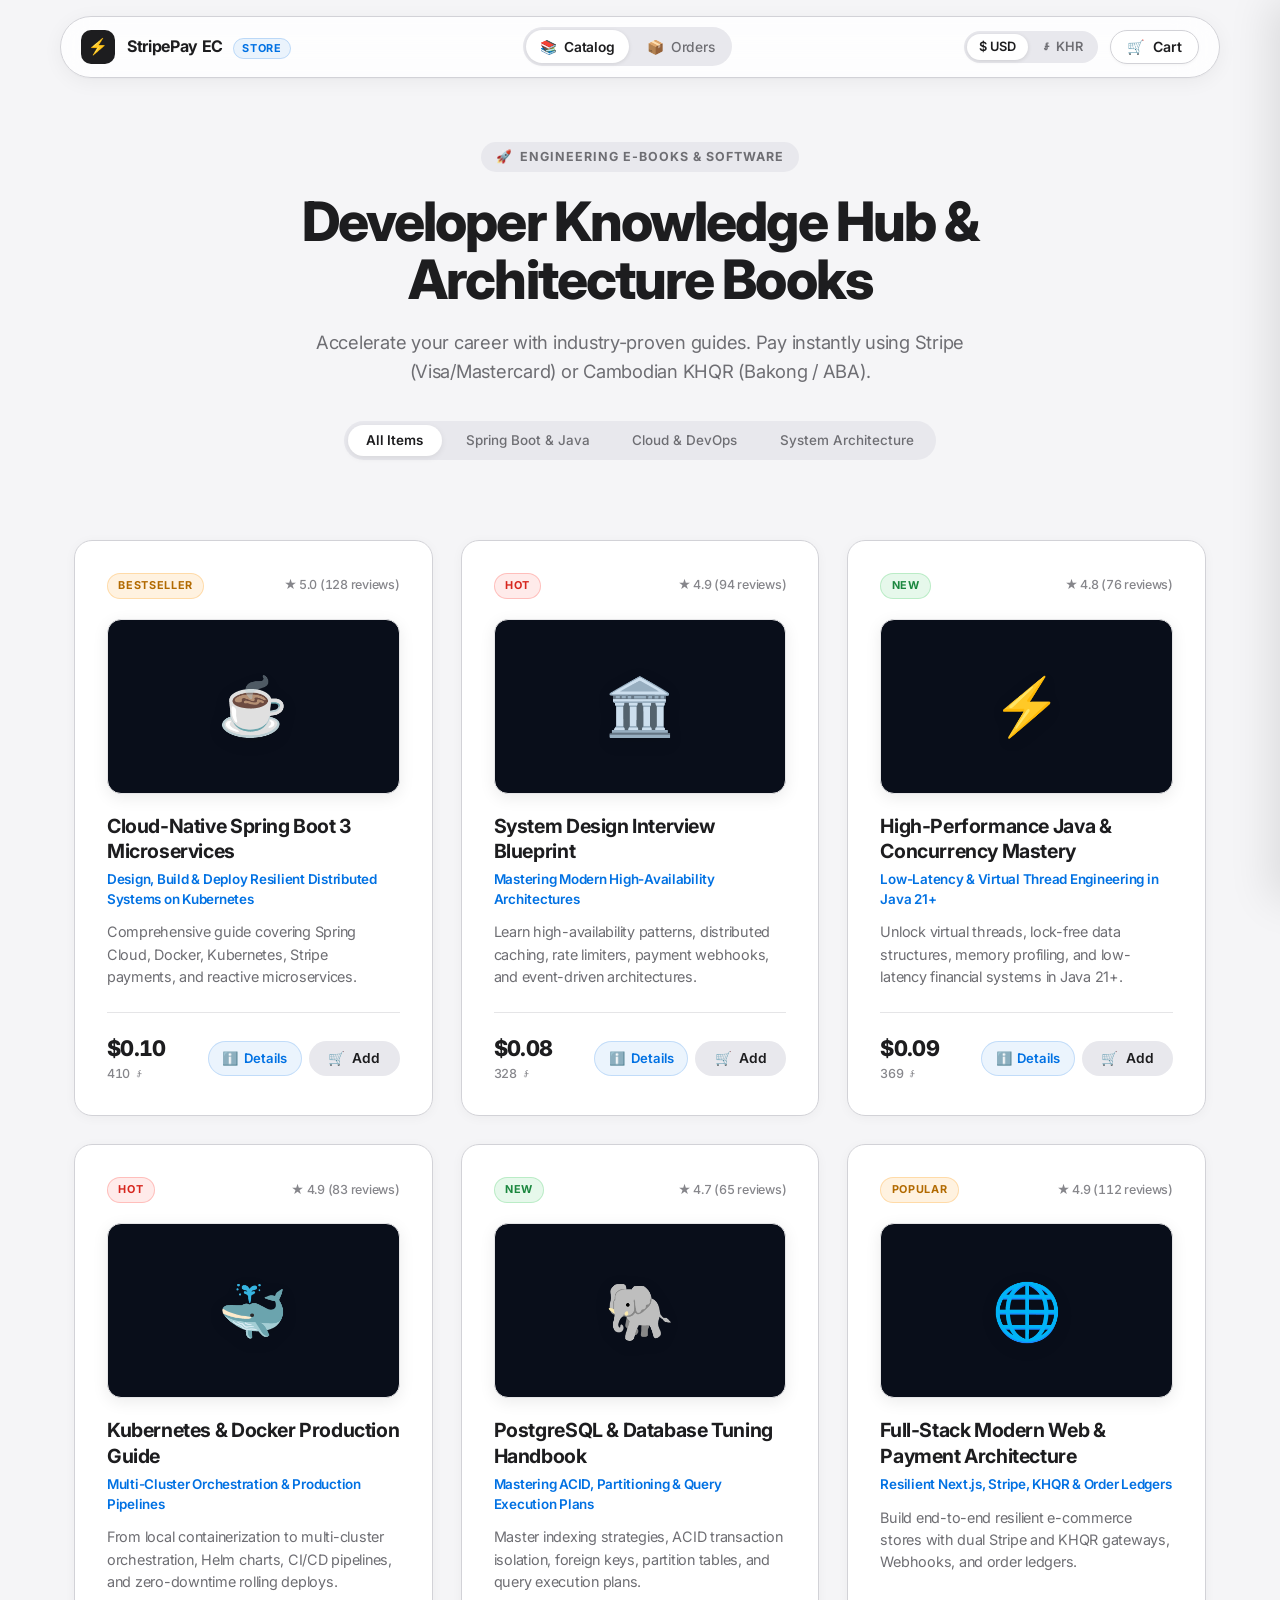
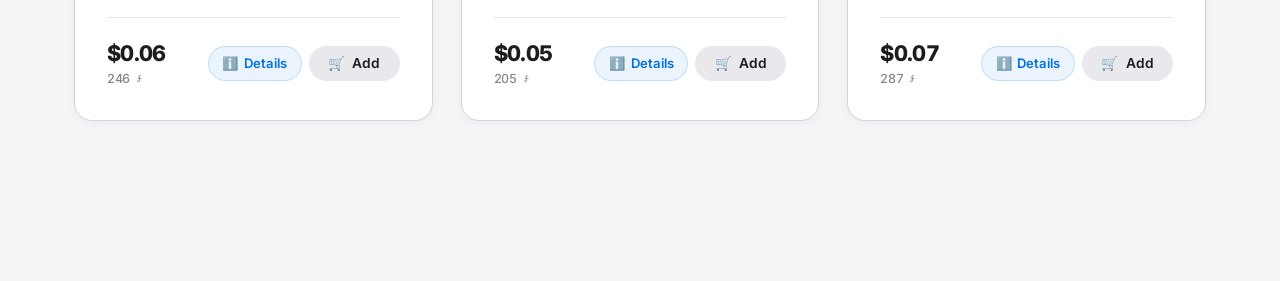
==== commit 37fe5e90: "Update/Ux_Ui" ====
--- a/src/main/resources/static/index.html
+++ b/src/main/resources/static/index.html
@@ -410,6 +410,70 @@
     </div>
   </div>
 
+  <!-- ========================================================
+       APPLE CUPERTINO PRODUCT DETAILS MODAL
+       ======================================================== -->
+  <div class="modal-overlay" id="productDetailsModal">
+    <div class="modal-content product-details-modal-card">
+      <div class="modal-header">
+        <div style="display: flex; align-items: center; gap: 0.6rem;">
+          <span class="badge-tag" id="detailModalBadge">BESTSELLER</span>
+          <span class="product-rating" id="detailModalRating">★ 5.0 (128 reviews)</span>
+        </div>
+        <button type="button" class="btn-close-modal" id="btnCloseDetailsModal" aria-label="Close Details Modal">✕</button>
+      </div>
+
+      <div class="modal-body product-details-modal-body">
+        <div class="product-details-grid">
+          <!-- Left Column: High-Res Book Cover Artwork -->
+          <div class="details-cover-column">
+            <div class="details-cover-frame">
+              <img id="detailModalCover" src="" alt="Book Cover" class="details-cover-image" />
+            </div>
+            <div class="details-download-badge">
+              <span>⚡</span> Instant Digital License & Code Access
+            </div>
+            <div class="details-specs-grid" id="detailModalSpecs">
+              <!-- Dynamically populated specs -->
+            </div>
+          </div>
+
+          <!-- Right Column: Info, Syllabus Topics & Action -->
+          <div class="details-info-column">
+            <div class="details-category-pill" id="detailModalCategory">BACKEND ARCHITECTURE</div>
+            <h2 class="details-book-title" id="detailModalTitle">Book Title</h2>
+            <div class="details-book-author" id="detailModalAuthor">Author & Engineering Series</div>
+            <p class="details-book-desc" id="detailModalDesc">Detailed description...</p>
+
+            <!-- Key Syllabus / Architecture Topics -->
+            <div class="details-section-title">
+              <span>📚</span> Architecture & Engineering Modules:
+            </div>
+            <div class="details-topics-list" id="detailModalTopics">
+              <!-- Dynamically populated topic chips -->
+            </div>
+
+            <!-- Price & Action Bar -->
+            <div class="details-action-bar">
+              <div class="details-price-box">
+                <span class="price-primary" id="detailModalPricePrimary">$0.10 USD</span>
+                <span class="price-secondary" id="detailModalPriceSecondary">≈ 410 ៛ KHR</span>
+              </div>
+              <div class="details-button-group">
+                <button type="button" class="btn-detail-add-cart" id="btnDetailAddToCart">
+                  <span>🛒</span> Add to Cart
+                </button>
+                <button type="button" class="btn-detail-buy-now" id="btnDetailBuyNow">
+                  <span>⚡</span> Buy Now
+                </button>
+              </div>
+            </div>
+          </div>
+        </div>
+      </div>
+    </div>
+  </div>
+
   <!-- Apple Dynamic Island Toast Notification -->
   <div id="toastBox" class="toast-notification"></div>
 
--- a/src/main/resources/static/css/style.css
+++ b/src/main/resources/static/css/style.css
@@ -450,18 +450,68 @@
   font-variant-numeric: tabular-nums;
 }
 
-/* Product Icon Artwork Tile */
+/* Product Cover Artwork Tile */
 .product-cover-box {
   width: 100%;
-  height: 140px;
+  height: 175px;
   border-radius: var(--radius-lg);
-  background: #fbfbfd;
+  background: #090e1a;
   border: 1px solid var(--apple-border-subtle);
   display: flex;
   align-items: center;
   justify-content: center;
-  margin-bottom: 1.5rem;
-  transition: transform 0.3s var(--spring-smooth);
+  margin-bottom: 1.25rem;
+  overflow: hidden;
+  position: relative;
+  box-shadow: 0 4px 16px rgba(0, 0, 0, 0.08);
+  transition: transform 0.35s var(--spring-smooth), box-shadow 0.35s ease;
+  cursor: pointer;
+}
+
+.cover-hover-hint {
+  position: absolute;
+  bottom: 0.6rem;
+  right: 0.6rem;
+  background: rgba(15, 23, 42, 0.85);
+  backdrop-filter: blur(6px);
+  -webkit-backdrop-filter: blur(6px);
+  color: #ffffff;
+  padding: 0.28rem 0.65rem;
+  border-radius: var(--radius-full);
+  font-size: 0.72rem;
+  font-weight: 600;
+  letter-spacing: 0.02em;
+  display: flex;
+  align-items: center;
+  gap: 0.3rem;
+  opacity: 0;
+  transform: translateY(4px);
+  transition: all 0.25s ease;
+  pointer-events: none;
+  border: 1px solid rgba(255, 255, 255, 0.15);
+  z-index: 2;
+}
+
+.product-card:hover .cover-hover-hint {
+  opacity: 1;
+  transform: translateY(0);
+}
+
+.product-cover-img {
+  width: 100%;
+  height: 100%;
+  object-fit: cover;
+  object-position: center;
+  display: block;
+  transition: transform 0.45s var(--spring-smooth);
+}
+
+.product-card:hover .product-cover-box {
+  box-shadow: 0 10px 28px rgba(0, 0, 0, 0.18);
+}
+
+.product-card:hover .product-cover-img {
+  transform: scale(1.06);
 }
 
 .product-cover-art {
@@ -558,6 +608,35 @@
 .btn-add-to-cart.added {
   background: var(--apple-green) !important;
   color: #ffffff !important;
+}
+
+/* Product Card Button Group */
+.product-btn-group {
+  display: flex;
+  align-items: center;
+  gap: 0.45rem;
+}
+
+.btn-view-details {
+  display: inline-flex;
+  align-items: center;
+  gap: 0.35rem;
+  background: rgba(0, 113, 227, 0.08);
+  border: 1px solid rgba(0, 113, 227, 0.18);
+  color: var(--apple-blue);
+  padding: 0.55rem 0.85rem;
+  border-radius: var(--radius-full);
+  font-family: inherit;
+  font-size: 0.82rem;
+  font-weight: 600;
+  cursor: pointer;
+  transition: all 0.22s var(--spring-smooth);
+}
+
+.btn-view-details:hover {
+  background: rgba(0, 113, 227, 0.16);
+  border-color: var(--apple-blue);
+  transform: translateY(-1px);
 }
 
 /* ==========================================================================
@@ -688,16 +767,24 @@
 }
 
 .cart-item-icon, .cart-item-thumb {
-  width: 44px;
-  height: 44px;
+  width: 48px;
+  height: 48px;
   border-radius: var(--radius-sm);
-  background: #ffffff;
+  background: #0a1120;
   border: 1px solid var(--apple-border-subtle);
   display: flex;
   align-items: center;
   justify-content: center;
   font-size: 1.5rem;
   flex-shrink: 0;
+  overflow: hidden;
+}
+
+.cart-item-thumb img, .cart-item-img {
+  width: 100%;
+  height: 100%;
+  object-fit: cover;
+  display: block;
 }
 
 .cart-item-info, .cart-item-details {
@@ -1281,6 +1368,341 @@
 .modal-body, .khqr-modal-body {
   padding: 1.75rem;
   text-align: center;
+}
+
+/* ==========================================================================
+   Product Details Modal Styling (Apple Cupertino Clean White Theme)
+   ========================================================================== */
+.product-details-modal-card {
+  max-width: 960px;
+  max-height: 92vh;
+  display: flex;
+  flex-direction: column;
+  background: #ffffff;
+  border: 1px solid var(--apple-border);
+  color: var(--apple-text-primary);
+  border-radius: var(--radius-xxl);
+  box-shadow: 0 30px 90px rgba(0, 0, 0, 0.22), 0 4px 16px rgba(0, 0, 0, 0.06);
+}
+
+.product-details-modal-card .modal-header {
+  background: #ffffff;
+  border-bottom: 1px solid var(--apple-border-subtle);
+  padding: 1.15rem 1.75rem;
+}
+
+.product-details-modal-card .btn-close-modal {
+  background: var(--apple-fill);
+  color: var(--apple-text-secondary);
+}
+
+.product-details-modal-card .btn-close-modal:hover {
+  background: var(--apple-fill-hover);
+  color: var(--apple-text-primary);
+}
+
+.product-details-modal-body {
+  padding: 1.75rem 2rem 2rem;
+  overflow-y: auto;
+  text-align: left;
+  background: #ffffff;
+}
+
+.product-details-grid {
+  display: grid;
+  grid-template-columns: 360px 1fr;
+  gap: 2.25rem;
+  align-items: start;
+}
+
+.details-cover-column {
+  display: flex;
+  flex-direction: column;
+  gap: 1rem;
+}
+
+.details-cover-frame {
+  width: 100%;
+  aspect-ratio: 16 / 10;
+  border-radius: var(--radius-lg);
+  overflow: hidden;
+  background: #090e1a;
+  border: 1px solid var(--apple-border-subtle);
+  box-shadow: 0 12px 30px rgba(0, 0, 0, 0.14);
+}
+
+.details-cover-image {
+  width: 100%;
+  height: 100%;
+  object-fit: cover;
+  display: block;
+}
+
+.details-download-badge {
+  display: flex;
+  align-items: center;
+  justify-content: center;
+  gap: 0.45rem;
+  font-size: 0.78rem;
+  font-weight: 600;
+  color: #059669;
+  background: #ecfdf5;
+  border: 1px solid #a7f3d0;
+  padding: 0.6rem 0.85rem;
+  border-radius: var(--radius-md);
+  text-align: center;
+}
+
+.details-specs-grid {
+  display: grid;
+  grid-template-columns: 1fr 1fr;
+  gap: 0.6rem;
+  margin-top: 0.25rem;
+}
+
+.spec-pill {
+  background: #f8fafc;
+  border: 1px solid var(--apple-border-subtle);
+  border-radius: var(--radius-sm);
+  padding: 0.55rem 0.75rem;
+  display: flex;
+  flex-direction: column;
+  gap: 0.15rem;
+}
+
+.spec-label {
+  font-size: 0.68rem;
+  text-transform: uppercase;
+  letter-spacing: 0.05em;
+  color: #64748b;
+  font-weight: 600;
+}
+
+.spec-value {
+  font-size: 0.84rem;
+  font-weight: 700;
+  color: var(--apple-text-primary);
+}
+
+/* Right column */
+.details-info-column {
+  display: flex;
+  flex-direction: column;
+}
+
+.details-category-pill {
+  font-size: 0.76rem;
+  font-weight: 700;
+  text-transform: uppercase;
+  letter-spacing: 0.06em;
+  color: var(--apple-blue);
+  margin-bottom: 0.4rem;
+}
+
+.details-book-title {
+  font-size: 1.65rem;
+  font-weight: 800;
+  letter-spacing: -0.025em;
+  color: var(--apple-text-primary);
+  line-height: 1.25;
+  margin-bottom: 0.45rem;
+}
+
+.details-book-author {
+  font-size: 0.92rem;
+  color: #64748b;
+  font-weight: 500;
+  margin-bottom: 0.85rem;
+}
+
+.details-book-desc {
+  font-size: 0.92rem;
+  line-height: 1.6;
+  color: var(--apple-text-secondary);
+  margin-bottom: 1.25rem;
+}
+
+.details-section-title {
+  display: flex;
+  align-items: center;
+  gap: 0.45rem;
+  font-size: 0.88rem;
+  font-weight: 700;
+  text-transform: uppercase;
+  letter-spacing: 0.04em;
+  color: var(--apple-text-primary);
+  margin-bottom: 0.85rem;
+}
+
+/* Structured Architecture Modules */
+.details-topics-list {
+  display: flex;
+  flex-direction: column;
+  gap: 0.75rem;
+  margin-bottom: 1.75rem;
+}
+
+.module-card {
+  background: #f8fafc;
+  border: 1px solid var(--apple-border-subtle);
+  border-radius: var(--radius-md);
+  padding: 0.85rem 1rem;
+  transition: all 0.2s ease;
+}
+
+.module-card:hover {
+  border-color: rgba(0, 113, 227, 0.35);
+  background: #ffffff;
+  box-shadow: 0 4px 14px rgba(0, 0, 0, 0.04);
+}
+
+.module-card-header {
+  display: flex;
+  align-items: center;
+  gap: 0.65rem;
+  margin-bottom: 0.5rem;
+}
+
+.module-badge {
+  font-size: 0.68rem;
+  font-weight: 800;
+  letter-spacing: 0.04em;
+  color: var(--apple-blue);
+  background: rgba(0, 113, 227, 0.1);
+  padding: 0.2rem 0.55rem;
+  border-radius: var(--radius-full);
+  flex-shrink: 0;
+}
+
+.module-title {
+  font-size: 0.94rem;
+  font-weight: 700;
+  color: var(--apple-text-primary);
+  margin: 0;
+}
+
+.module-topics-list {
+  list-style: none;
+  padding: 0;
+  margin: 0;
+  display: flex;
+  flex-direction: column;
+  gap: 0.35rem;
+}
+
+.module-topics-list li {
+  display: flex;
+  align-items: flex-start;
+  gap: 0.45rem;
+  font-size: 0.82rem;
+  color: var(--apple-text-secondary);
+  line-height: 1.4;
+}
+
+.module-topic-icon {
+  color: var(--apple-green);
+  font-weight: 800;
+  font-size: 0.82rem;
+  flex-shrink: 0;
+  margin-top: 0.05rem;
+}
+
+/* Modal Price & Action Bar */
+.details-action-bar {
+  display: flex;
+  align-items: center;
+  justify-content: space-between;
+  padding-top: 1.25rem;
+  border-top: 1px solid var(--apple-border-subtle);
+  margin-top: auto;
+  gap: 1rem;
+}
+
+.details-price-box {
+  display: flex;
+  flex-direction: column;
+}
+
+.details-price-box .price-primary {
+  font-size: 1.6rem;
+  font-weight: 800;
+  color: var(--apple-text-primary);
+}
+
+.details-price-box .price-secondary {
+  font-size: 0.85rem;
+  color: #64748b;
+  font-weight: 500;
+}
+
+.details-button-group {
+  display: flex;
+  align-items: center;
+  gap: 0.75rem;
+}
+
+.btn-detail-add-cart {
+  display: inline-flex;
+  align-items: center;
+  gap: 0.45rem;
+  background: var(--apple-fill);
+  border: 1px solid transparent;
+  color: var(--apple-text-primary);
+  padding: 0.75rem 1.35rem;
+  border-radius: var(--radius-full);
+  font-family: inherit;
+  font-size: 0.92rem;
+  font-weight: 600;
+  cursor: pointer;
+  transition: all 0.22s var(--spring-smooth);
+}
+
+.btn-detail-add-cart:hover {
+  background: var(--apple-blue);
+  color: #ffffff;
+  transform: translateY(-1px);
+}
+
+.btn-detail-add-cart.added {
+  background: var(--apple-green) !important;
+  color: #ffffff !important;
+}
+
+.btn-detail-buy-now {
+  display: inline-flex;
+  align-items: center;
+  gap: 0.45rem;
+  background: linear-gradient(135deg, #0071e3 0%, #0284c7 100%);
+  border: none;
+  color: #ffffff;
+  padding: 0.75rem 1.6rem;
+  border-radius: var(--radius-full);
+  font-family: inherit;
+  font-size: 0.92rem;
+  font-weight: 700;
+  cursor: pointer;
+  box-shadow: 0 4px 18px rgba(0, 113, 227, 0.35);
+  transition: all 0.22s var(--spring-smooth);
+}
+
+.btn-detail-buy-now:hover {
+  filter: brightness(1.08);
+  transform: translateY(-1px);
+  box-shadow: 0 8px 24px rgba(0, 113, 227, 0.45);
+}
+
+@media (max-width: 768px) {
+  .product-details-grid {
+    grid-template-columns: 1fr;
+    gap: 1.5rem;
+  }
+  .details-action-bar {
+    flex-direction: column;
+    align-items: stretch;
+  }
+  .details-button-group {
+    flex-direction: column;
+  }
 }
 
 /* KHQR View */
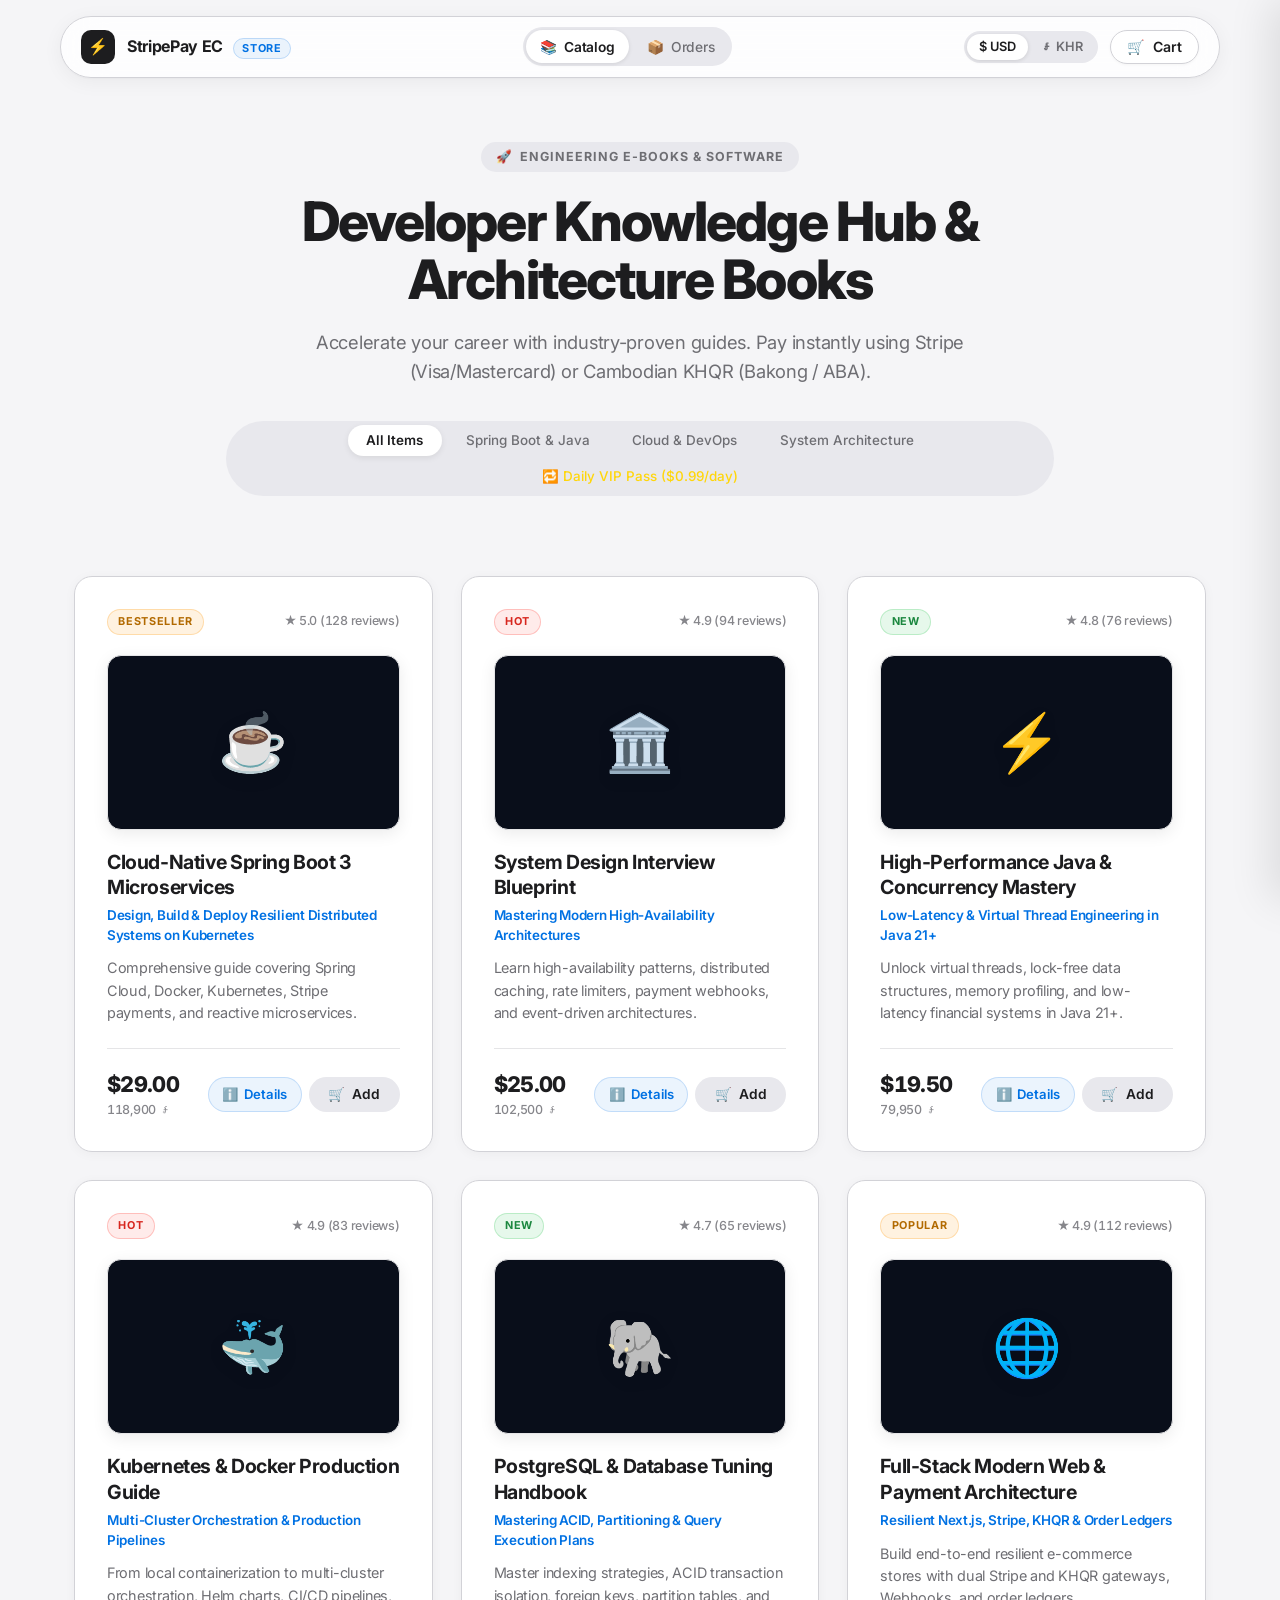
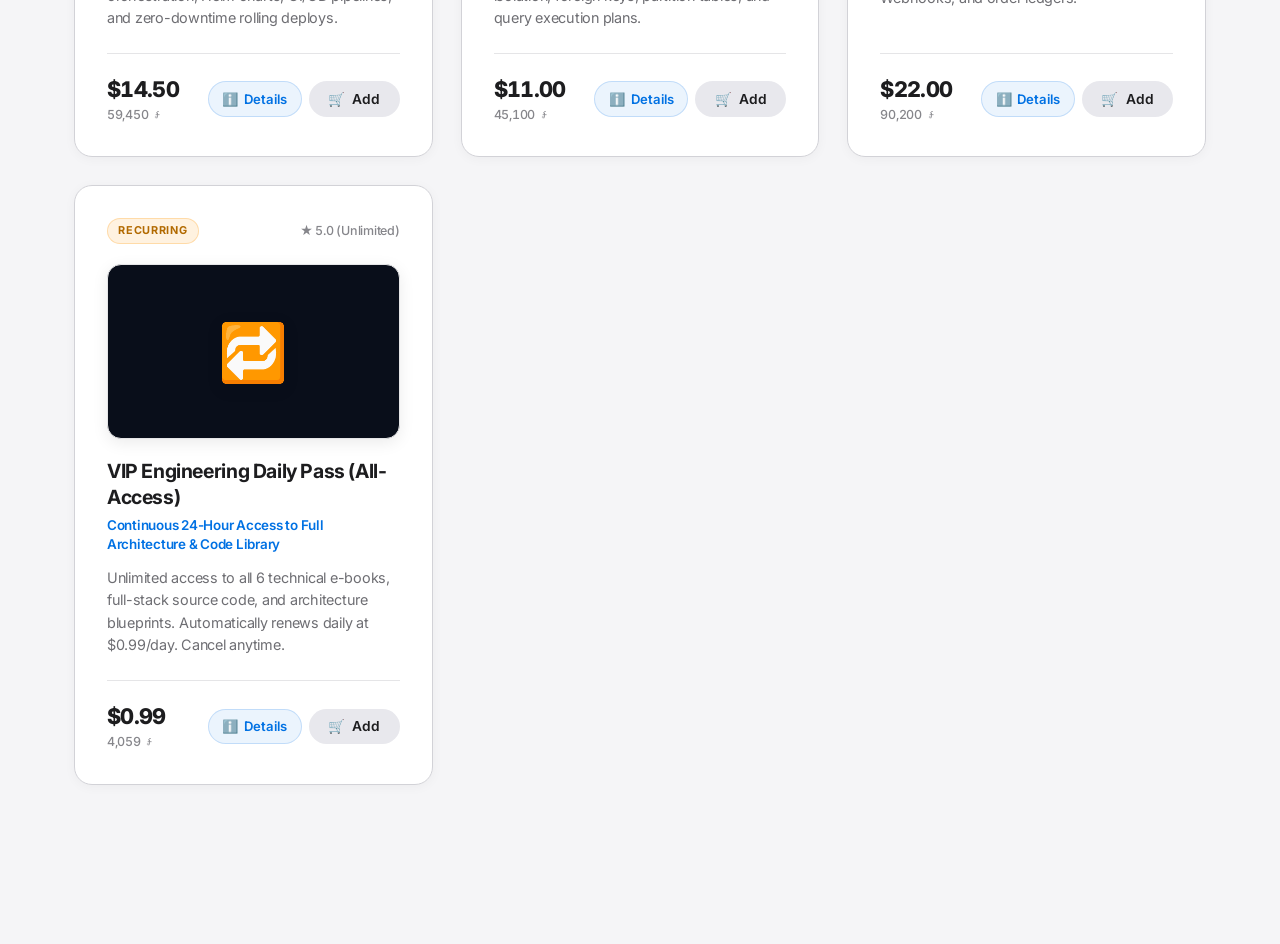
==== commit e0c8aeb7: "feat(subscription): implement daily recursive payments and differentiated catalog pricing - Added Da" ====
--- a/src/main/resources/static/index.html
+++ b/src/main/resources/static/index.html
@@ -75,6 +75,7 @@
           <button type="button" class="filter-chip" data-category="BACKEND">Spring Boot & Java</button>
           <button type="button" class="filter-chip" data-category="CLOUD">Cloud & DevOps</button>
           <button type="button" class="filter-chip" data-category="ARCHITECTURE">System Architecture</button>
+          <button type="button" class="filter-chip" data-category="SUBSCRIPTION" style="border-color: rgba(255, 214, 10, 0.4); color: #ffd60a;">🔁 Daily VIP Pass ($0.99/day)</button>
         </div>
       </section>
 
@@ -125,6 +126,27 @@
 
           <!-- Payment Form -->
           <form id="paymentForm">
+
+            <!-- Payment Mode Selector: One-Time vs Daily Recurring Subscription -->
+            <div class="billing-type-selector" style="margin-bottom: 1.25rem; background: rgba(255,255,255,0.04); border: 1px solid rgba(255,255,255,0.1); border-radius: var(--radius-xl); padding: 0.4rem; display: flex; gap: 0.5rem;">
+              <button type="button" class="billing-type-btn active" id="btnModeOneTime" data-mode="ONE_TIME" style="flex: 1; padding: 0.75rem 1rem; border-radius: var(--radius-lg); border: none; background: var(--ios-blue); color: #fff; font-weight: 700; font-size: 0.9rem; cursor: pointer; display: flex; align-items: center; justify-content: center; gap: 0.45rem; transition: all 0.2s ease;">
+                <span>💳</span> One-Time Purchase
+              </button>
+              <button type="button" class="billing-type-btn" id="btnModeDaily" data-mode="SUBSCRIPTION" style="flex: 1; padding: 0.75rem 1rem; border-radius: var(--radius-lg); border: 1px solid rgba(255,255,255,0.1); background: transparent; color: var(--ios-label-secondary); font-weight: 700; font-size: 0.9rem; cursor: pointer; display: flex; align-items: center; justify-content: center; gap: 0.45rem; transition: all 0.2s ease;">
+                <span>🔁</span> Daily Subscription ($0.99/day)
+              </button>
+            </div>
+
+            <!-- Daily Subscription Information Banner -->
+            <div id="dailySubscriptionNotice" class="kh-card-notice" style="display: none; background: rgba(255, 214, 10, 0.1); border-color: rgba(255, 214, 10, 0.3); color: #ffd60a; margin-bottom: 1.25rem;">
+              <span style="font-size: 1.3rem; margin-right: 0.5rem;">🔁</span>
+              <div>
+                <strong>Automated Daily Recurring Billing:</strong>
+                <div style="font-size: 0.84rem; color: rgba(255,255,255,0.85); margin-top: 0.2rem;">
+                  Your card will be billed <strong>$0.99 USD</strong> today, and Stripe will automatically cut off <strong>$0.99 USD every 24 hours</strong> from your card. You can cancel anytime from your Orders page.
+                </div>
+              </div>
+            </div>
             
             <!-- Total Payment Input Area -->
             <div class="amount-hero-box">
@@ -135,7 +157,7 @@
                   type="number" 
                   id="amountInput" 
                   class="amount-input" 
-                  value="0.10" 
+                  value="29.00" 
                   step="0.01" 
                   min="0.01" 
                   max="99999.00" 
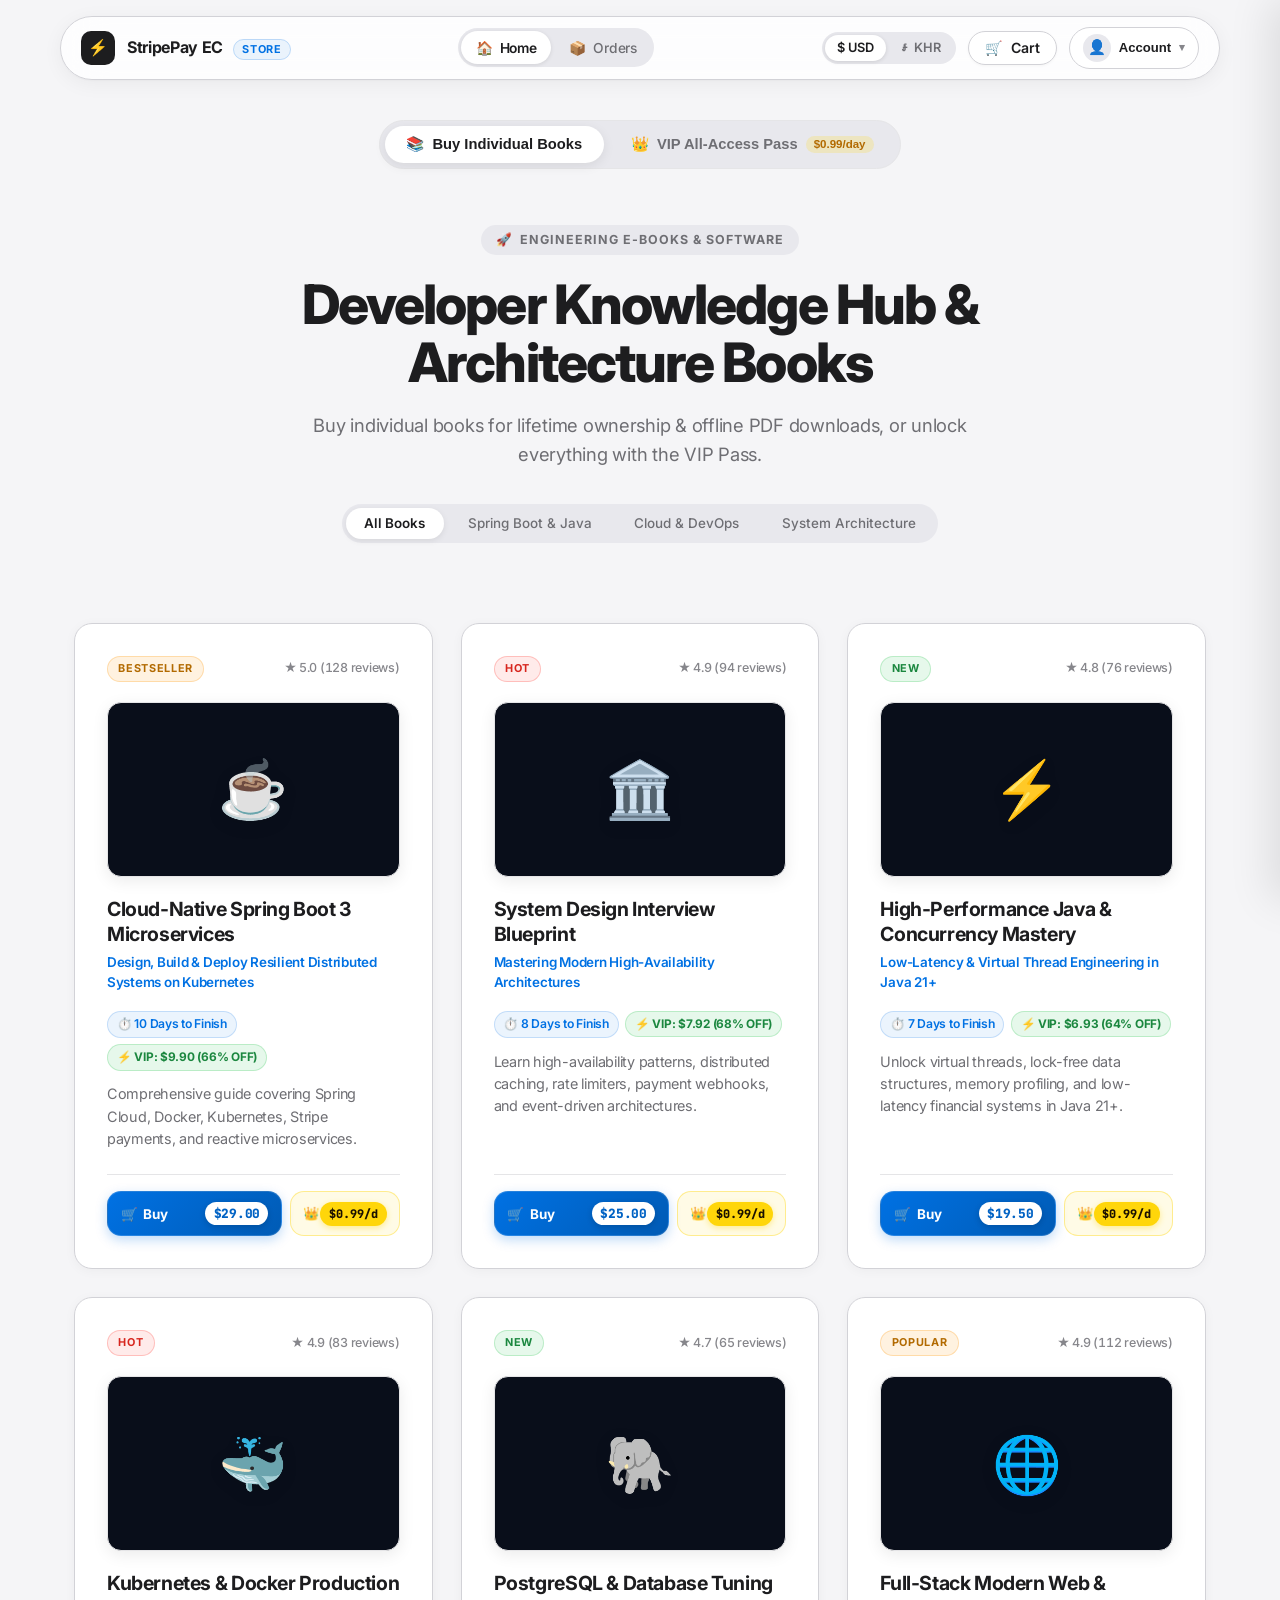
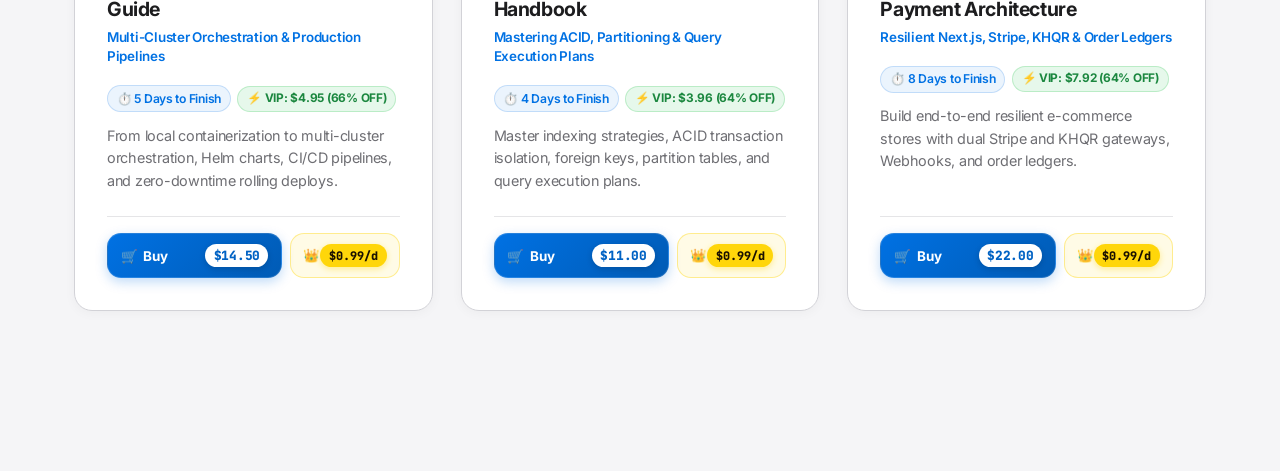
==== commit 348d19bb: "feat: redesign item card & modal buttons with embedded prices, clean profile dropdown, and unify car" ====
--- a/src/main/resources/static/index.html
+++ b/src/main/resources/static/index.html
@@ -26,14 +26,14 @@
     </a>
 
     <nav class="nav-links">
-      <a href="#catalogSection" class="nav-link active" id="navCatalogBtn">
-        <span>📚</span> Catalog
+      <a href="/" class="nav-link active" id="navHomeBtn">
+        <span>🏠</span> Home
+      </a>
+      <a href="/orders.html" class="nav-link" id="navOrdersBtn">
+        <span>📦</span> Orders
       </a>
       <a href="#checkoutSection" class="nav-link" id="navCheckoutBtn" style="display: none;">
         <span>💳</span> Checkout
-      </a>
-      <a href="/orders.html" class="nav-link" id="navOrdersBtn">
-        <span>📦</span> Orders
       </a>
     </nav>
 
@@ -49,14 +49,57 @@
         <span>🛒</span> Cart
         <span class="cart-count-badge" id="cartBadge">0</span>
       </button>
+
+      <!-- Apple Customer Profile Avatar & Dropdown Trigger -->
+      <div class="profile-dropdown-container">
+        <button type="button" class="profile-trigger-btn" id="btnProfileTrigger" aria-label="Customer Account">
+          <span id="profileAvatarIcon" class="profile-avatar-icon" style="position: relative; display: inline-flex; width: 28px; height: 28px; border-radius: 50%; background: var(--apple-fill); align-items: center; justify-content: center; font-size: 0.9rem;">
+            👤
+            <span id="profileCrownBadge" class="vip-badge-crown" style="display: none;">👑</span>
+          </span>
+          <span id="profileStatusText" style="font-size: 0.82rem; font-weight: 600;">Account</span>
+          <span style="font-size: 0.7rem; color: var(--apple-text-tertiary);">▾</span>
+        </button>
+
+        <!-- Profile Dropdown Menu -->
+        <div class="profile-dropdown-menu" id="profileDropdown">
+          <div class="profile-user-info">
+            <div class="profile-user-name" id="dropdownUserName">Valued Customer</div>
+            <div class="profile-user-email" id="dropdownUserEmail">customer@example.com</div>
+            <div id="dropdownMembershipTag" class="profile-membership-tag free">
+              <span>🏷️</span> Standard Member
+            </div>
+            <div id="dropdownVipExpiryNotice" style="display: none; font-size: 0.76rem; color: var(--apple-green-dark); font-weight: 600; margin-top: 0.35rem;">
+              Access valid until: <span id="dropdownExpiryTime">Active</span>
+            </div>
+          </div>
+          <!-- VIP Cancel Action inside Profile Menu -->
+          <button type="button" class="btn-profile-cancel-sub" id="btnProfileCancelSub" style="display: none;">
+            ✕ Cancel VIP Subscription
+          </button>
+        </div>
+      </div>
     </div>
   </header>
 
   <!-- Storefront Main Container -->
   <main class="store-container">
 
+    <!-- Top-Level Segmented Store View Switcher: Buy Books vs VIP Pass -->
+    <div class="store-view-nav-wrap">
+      <div class="store-view-nav">
+        <button type="button" class="store-view-btn active" id="tabViewBuy" data-view="buy">
+          <span>📚</span> Buy Individual Books
+        </button>
+        <button type="button" class="store-view-btn" id="tabViewPass" data-view="pass">
+          <span>👑</span> VIP All-Access Pass
+          <span class="view-btn-badge">$0.99/day</span>
+        </button>
+      </div>
+    </div>
+
     <!-- ========================================================
-         VIEW 1: STORE CATALOG (Default view)
+         VIEW 1: BUY INDIVIDUAL BOOKS CATALOG
          ======================================================== -->
     <div id="catalogView" class="view-fade-in">
       <!-- Catalog Hero Banner -->
@@ -66,22 +109,129 @@
         </div>
         <h1 class="catalog-title">Developer Knowledge Hub & Architecture Books</h1>
         <p class="catalog-subtitle">
-          Accelerate your career with industry-proven guides. Pay instantly using Stripe (Visa/Mastercard) or Cambodian KHQR (Bakong / ABA).
+          Buy individual books for lifetime ownership & offline PDF downloads, or unlock everything with the VIP Pass.
         </p>
 
         <!-- Apple Segmented Category Filter Bar -->
         <div class="catalog-filter-bar">
-          <button type="button" class="filter-chip active" data-category="ALL">All Items</button>
+          <button type="button" class="filter-chip active" data-category="ALL">All Books</button>
           <button type="button" class="filter-chip" data-category="BACKEND">Spring Boot & Java</button>
           <button type="button" class="filter-chip" data-category="CLOUD">Cloud & DevOps</button>
           <button type="button" class="filter-chip" data-category="ARCHITECTURE">System Architecture</button>
-          <button type="button" class="filter-chip" data-category="SUBSCRIPTION" style="border-color: rgba(255, 214, 10, 0.4); color: #ffd60a;">🔁 Daily VIP Pass ($0.99/day)</button>
         </div>
       </section>
 
       <!-- Product Showcase Grid (Task 3.1) -->
       <section class="products-grid" id="productsGrid">
         <!-- Injected dynamically by app.js with Apple iOS 27 Cards -->
+      </section>
+    </div>
+
+    <!-- ========================================================
+         VIEW 1B: VIP ALL-ACCESS PASS DEDICATED MEMBERSHIP VIEW
+         ======================================================== -->
+    <div id="vipPassView" style="display: none;" class="view-fade-in">
+      <section class="vip-pass-container" id="vipPassSection">
+        
+        <!-- Active Subscription Status Banner (shown only if subscriber) -->
+        <div id="vipActiveDashboardBanner" class="vip-active-banner" style="display: none;">
+          <div style="display: flex; align-items: center; gap: 0.85rem;">
+            <span style="font-size: 2.2rem;">👑</span>
+            <div>
+              <div style="font-weight: 800; font-size: 1.15rem; color: var(--apple-text-primary);">
+                You have an Active VIP All-Access Pass!
+              </div>
+              <div style="font-size: 0.85rem; color: var(--apple-text-secondary); margin-top: 0.2rem;">
+                All 6 engineering courses are completely unlocked. Auto-renews daily at <strong>$0.99 USD</strong>.
+              </div>
+              <div style="font-size: 0.82rem; color: var(--apple-green-dark); font-weight: 700; margin-top: 0.25rem;">
+                Access valid until: <span id="vipActiveBannerExpiry">24 hours remaining</span>
+              </div>
+            </div>
+          </div>
+          <div style="display: flex; gap: 0.6rem; flex-wrap: wrap;">
+            <button type="button" class="btn-preset" id="btnVipBrowseCourses" style="background: var(--apple-blue); color: #fff; font-weight: 700; padding: 0.65rem 1.25rem;">
+              <span>📚</span> Read Unlocked Courses
+            </button>
+            <button type="button" class="btn-preset btn-confirm-cancel" id="btnVipPassCancel" style="padding: 0.65rem 1.25rem;">
+              ✕ Cancel Subscription
+            </button>
+          </div>
+        </div>
+
+        <!-- Non-Subscriber Showcase Card -->
+        <div class="vip-showcase-card" id="vipShowcaseCard">
+          <div class="vip-header-grid">
+            <div>
+              <div class="brand-badge" style="background: rgba(255, 214, 10, 0.15); border-color: rgba(255, 214, 10, 0.4); color: #b26a00; margin-bottom: 0.85rem;">
+                <span>✨</span> ALL-INCLUSIVE MEMBERSHIP
+              </div>
+              <h2 style="font-size: 2.2rem; font-weight: 800; line-height: 1.2; margin-bottom: 0.75rem; color: var(--apple-text-primary);">
+                VIP Engineering All-Access Pass
+              </h2>
+              <p style="font-size: 1rem; color: var(--apple-text-secondary); line-height: 1.5; margin-bottom: 1.5rem;">
+                Why buy books one by one? Unlock every course, architectural blueprint, and GitHub source repository for less than the price of a cup of coffee per day.
+              </p>
+
+              <ul class="vip-perks-list">
+                <li class="vip-perk-item">
+                  <span class="vip-perk-icon">✓</span>
+                  <div>
+                    <strong>Instant Access to All 6 Full E-Books ($121 Value):</strong>
+                    <div style="font-size: 0.84rem; color: var(--apple-text-secondary);">Read Spring Boot 3, System Design, Concurrency, Kubernetes, Postgres & Full-Stack guides online anytime.</div>
+                  </div>
+                </li>
+                <li class="vip-perk-item">
+                  <span class="vip-perk-icon">✓</span>
+                  <div>
+                    <strong>Production Source Code & Docker Stacks:</strong>
+                    <div style="font-size: 0.84rem; color: var(--apple-text-secondary);">Clone ready-to-run GitHub repositories, Helm charts, and microservice architectures.</div>
+                  </div>
+                </li>
+                <li class="vip-perk-item">
+                  <span class="vip-perk-icon">✓</span>
+                  <div>
+                    <strong>Smart Study Economics (Save 64% – 68%):</strong>
+                    <div style="font-size: 0.84rem; color: var(--apple-text-secondary);">Finish any 8-day course for just $7.92 total with VIP instead of paying $25.00+ for a lifetime license.</div>
+                  </div>
+                </li>
+                <li class="vip-perk-item">
+                  <span class="vip-perk-icon">✓</span>
+                  <div>
+                    <strong>Zero Long-Term Lock-In:</strong>
+                    <div style="font-size: 0.84rem; color: var(--apple-text-secondary);">Billed automatically every 24 hours via Stripe. 1-click cancellation anytime in your profile or orders page.</div>
+                  </div>
+                </li>
+              </ul>
+            </div>
+
+            <!-- Pricing Action Box -->
+            <div class="vip-pricing-box">
+              <div style="font-size: 0.85rem; font-weight: 700; color: var(--apple-blue); text-transform: uppercase; letter-spacing: 0.04em;">
+                DAILY PASS PLAN
+              </div>
+              <div class="vip-price-hero">
+                $0.99
+              </div>
+              <div class="vip-price-period">
+                USD / billed every 24 hours
+              </div>
+              <div style="font-size: 0.82rem; color: var(--apple-green-dark); font-weight: 700; margin: 0.75rem 0 1.5rem 0;">
+                ≈ 4,059 ៛ KHR (No Minimum Lock-In)
+              </div>
+
+              <button type="button" class="btn-stripe-pay" id="btnVipGetStarted" style="width: 100%; justify-content: center; font-size: 1rem; padding: 0.9rem;">
+                <span>⚡</span>
+                <span>Get VIP Pass ($0.99/day)</span>
+              </button>
+              
+              <div style="font-size: 0.76rem; color: var(--apple-text-tertiary); margin-top: 1rem;">
+                🔒 Secured with Stripe Certified Checkout.<br>Cancel anytime with 1 click.
+              </div>
+            </div>
+          </div>
+        </div>
+
       </section>
     </div>
 
@@ -127,17 +277,7 @@
           <!-- Payment Form -->
           <form id="paymentForm">
 
-            <!-- Payment Mode Selector: One-Time vs Daily Recurring Subscription -->
-            <div class="billing-type-selector" style="margin-bottom: 1.25rem; background: rgba(255,255,255,0.04); border: 1px solid rgba(255,255,255,0.1); border-radius: var(--radius-xl); padding: 0.4rem; display: flex; gap: 0.5rem;">
-              <button type="button" class="billing-type-btn active" id="btnModeOneTime" data-mode="ONE_TIME" style="flex: 1; padding: 0.75rem 1rem; border-radius: var(--radius-lg); border: none; background: var(--ios-blue); color: #fff; font-weight: 700; font-size: 0.9rem; cursor: pointer; display: flex; align-items: center; justify-content: center; gap: 0.45rem; transition: all 0.2s ease;">
-                <span>💳</span> One-Time Purchase
-              </button>
-              <button type="button" class="billing-type-btn" id="btnModeDaily" data-mode="SUBSCRIPTION" style="flex: 1; padding: 0.75rem 1rem; border-radius: var(--radius-lg); border: 1px solid rgba(255,255,255,0.1); background: transparent; color: var(--ios-label-secondary); font-weight: 700; font-size: 0.9rem; cursor: pointer; display: flex; align-items: center; justify-content: center; gap: 0.45rem; transition: all 0.2s ease;">
-                <span>🔁</span> Daily Subscription ($0.99/day)
-              </button>
-            </div>
-
-            <!-- Daily Subscription Information Banner -->
+            <!-- Daily Subscription Information Banner (shown automatically when VIP Pass is in cart) -->
             <div id="dailySubscriptionNotice" class="kh-card-notice" style="display: none; background: rgba(255, 214, 10, 0.1); border-color: rgba(255, 214, 10, 0.3); color: #ffd60a; margin-bottom: 1.25rem;">
               <span style="font-size: 1.3rem; margin-right: 0.5rem;">🔁</span>
               <div>
@@ -475,23 +615,77 @@
               <!-- Dynamically populated topic chips -->
             </div>
 
-            <!-- Price & Action Bar -->
+            <!-- Price & Action Bar (Lifetime Price is embedded inside action buttons) -->
             <div class="details-action-bar">
-              <div class="details-price-box">
-                <span class="price-primary" id="detailModalPricePrimary">$0.10 USD</span>
-                <span class="price-secondary" id="detailModalPriceSecondary">≈ 410 ៛ KHR</span>
-              </div>
               <div class="details-button-group">
                 <button type="button" class="btn-detail-add-cart" id="btnDetailAddToCart">
-                  <span>🛒</span> Add to Cart
+                  <span class="btn-icon-text"><span>🛒</span> Add to Cart</span>
+                  <span class="modal-btn-price-pill" id="detailModalAddPrice">$0.10</span>
                 </button>
                 <button type="button" class="btn-detail-buy-now" id="btnDetailBuyNow">
-                  <span>⚡</span> Buy Now
+                  <span class="btn-icon-text"><span>⚡</span> Buy Lifetime</span>
+                  <span class="modal-btn-price-pill" id="detailModalBuyNowPrice">$0.10</span>
                 </button>
               </div>
-            </div>
-          </div>
-        </div>
+              <button type="button" class="btn-detail-vip-shortcut" id="btnDetailVipShortcut" style="display: none;">
+                <span>👑</span> <span>Or Read Unlimited with VIP Pass ($0.99/day)</span> <span class="vip-arrow">→</span>
+              </button>
+            </div>
+          </div>
+        </div>
+      </div>
+    </div>
+  </div>
+
+  <!-- ========================================================
+       APPLE CUPERTINO SUBSCRIPTION CANCELLATION MODAL ("Are you sure?")
+       ======================================================== -->
+  <div class="confirm-modal-overlay" id="cancelConfirmationModal">
+    <div class="confirm-modal-card">
+      <div class="confirm-icon-box">
+        ⚠️
+      </div>
+      <h3 class="confirm-title">Cancel VIP Subscription?</h3>
+      <p class="confirm-desc">
+        Are you sure you want to stop automatic daily renewals ($0.99/day)? You will keep full VIP access until your current 24-hour billing cycle ends.
+      </p>
+      <div class="confirm-btn-group">
+        <button type="button" class="btn-keep-sub" id="btnKeepSub">
+          Keep My VIP Pass
+        </button>
+        <button type="button" class="btn-confirm-cancel" id="btnConfirmCancel">
+          Yes, Cancel Pass
+        </button>
+      </div>
+    </div>
+  </div>
+
+  <!-- ========================================================
+       APPLE CUPERTINO INTERACTIVE COURSE READER MODAL
+       ======================================================== -->
+  <div class="reader-modal-overlay" id="courseReaderModal">
+    <div class="reader-modal-container">
+      <div class="reader-header">
+        <div class="reader-title-wrap">
+          <span style="font-size: 1.5rem;" id="readerBookIcon">📖</span>
+          <div>
+            <div style="font-weight: 800; font-size: 1.05rem; color: var(--apple-text-primary);" id="readerBookTitle">Course Title</div>
+            <div style="font-size: 0.78rem; color: var(--apple-green-dark); font-weight: 700;">👑 Unlocked with VIP All-Access Pass</div>
+          </div>
+        </div>
+        <button type="button" class="btn-close-modal" id="btnCloseReaderModal" aria-label="Close Reader">✕</button>
+      </div>
+
+      <div class="reader-body-split">
+        <!-- Sidebar Navigation: Chapters -->
+        <aside class="reader-sidebar" id="readerSidebarChapters">
+          <!-- Dynamically populated chapters -->
+        </aside>
+
+        <!-- Main Content Area -->
+        <main class="reader-content-pane" id="readerContentPane">
+          <!-- Dynamically populated chapter text, architecture diagrams and code snippets -->
+        </main>
       </div>
     </div>
   </div>
--- a/src/main/resources/static/css/style.css
+++ b/src/main/resources/static/css/style.css
@@ -548,95 +548,83 @@
   flex-grow: 1;
 }
 
-/* Product Card Footer & Pricing */
+/* Product Card Footer & Modern Action Buttons (Lifetime Price Embedded) */
 .product-card-footer {
   display: flex;
-  align-items: center;
-  justify-content: space-between;
-  padding-top: 1.25rem;
+  flex-direction: column;
+  gap: 0.5rem;
+  padding-top: 1rem;
   border-top: 1px solid var(--apple-border-subtle);
   margin-top: auto;
-}
-
-.product-price-box {
-  display: flex;
-  flex-direction: column;
-}
-
-.price-primary {
-  font-size: 1.35rem;
+  width: 100%;
+}
+
+.product-btn-group {
+  display: flex;
+  align-items: stretch;
+  gap: 0.5rem;
+  width: 100%;
+}
+
+/* Buy Lifetime Button on Card */
+.btn-add-to-cart {
+  flex: 1.35;
+  min-width: 0;
+  display: inline-flex;
+  align-items: center;
+  justify-content: space-between;
+  background: linear-gradient(135deg, #0071e3 0%, #005bb5 100%);
+  border: 1px solid rgba(255, 255, 255, 0.15);
+  color: #ffffff;
+  padding: 0.6rem 0.8rem;
+  border-radius: var(--radius-lg);
+  font-family: inherit;
+  font-size: 0.84rem;
+  font-weight: 700;
+  cursor: pointer;
+  box-shadow: 0 4px 12px rgba(0, 113, 227, 0.25);
+  transition: all 0.22s var(--spring-smooth);
+}
+
+.btn-add-to-cart:hover {
+  background: linear-gradient(135deg, #0077ed 0%, #0062c4 100%);
+  transform: translateY(-1.5px);
+  box-shadow: 0 6px 18px rgba(0, 113, 227, 0.38);
+}
+
+.btn-add-to-cart:active {
+  transform: scale(0.97);
+}
+
+.btn-add-to-cart.added {
+  background: linear-gradient(135deg, #34c759 0%, #28a745 100%) !important;
+  color: #ffffff !important;
+  justify-content: center !important;
+  box-shadow: 0 4px 14px rgba(52, 199, 89, 0.35) !important;
+}
+
+/* Embedded Price Tag in Buttons (Vibrant Contrast Pop) */
+.btn-price-pill {
+  background: #ffffff;
+  color: #0062c4;
+  padding: 0.18rem 0.52rem;
+  border-radius: var(--radius-full);
+  font-size: 0.8rem;
   font-weight: 800;
-  letter-spacing: -0.03em;
-  color: var(--apple-text-primary);
-  font-variant-numeric: tabular-nums;
-}
-
-.price-secondary {
-  font-size: 0.78rem;
-  font-weight: 500;
-  color: var(--apple-text-tertiary);
-  font-variant-numeric: tabular-nums;
-}
-
-/* Apple Add-to-Cart Button */
-.btn-add-to-cart {
+  font-family: 'JetBrains Mono', monospace;
+  letter-spacing: -0.02em;
+  white-space: nowrap;
+  flex-shrink: 0;
+  box-shadow: 0 2px 6px rgba(0, 0, 0, 0.16);
+}
+
+.btn-icon-text {
   display: inline-flex;
   align-items: center;
-  gap: 0.45rem;
-  background: var(--apple-fill);
-  border: 1px solid transparent;
-  color: var(--apple-text-primary);
-  padding: 0.55rem 1.15rem;
-  border-radius: var(--radius-full);
-  font-family: inherit;
-  font-size: 0.86rem;
-  font-weight: 600;
-  cursor: pointer;
-  transition: all 0.22s var(--spring-smooth);
-}
-
-.btn-add-to-cart:hover {
-  background: var(--apple-blue);
-  color: #ffffff;
-  transform: scale(1.03);
-}
-
-.btn-add-to-cart:active {
-  transform: scale(0.96);
-}
-
-.btn-add-to-cart.added {
-  background: var(--apple-green) !important;
-  color: #ffffff !important;
-}
-
-/* Product Card Button Group */
-.product-btn-group {
-  display: flex;
-  align-items: center;
-  gap: 0.45rem;
-}
-
-.btn-view-details {
-  display: inline-flex;
-  align-items: center;
   gap: 0.35rem;
-  background: rgba(0, 113, 227, 0.08);
-  border: 1px solid rgba(0, 113, 227, 0.18);
-  color: var(--apple-blue);
-  padding: 0.55rem 0.85rem;
-  border-radius: var(--radius-full);
-  font-family: inherit;
-  font-size: 0.82rem;
-  font-weight: 600;
-  cursor: pointer;
-  transition: all 0.22s var(--spring-smooth);
-}
-
-.btn-view-details:hover {
-  background: rgba(0, 113, 227, 0.16);
-  border-color: var(--apple-blue);
-  transform: translateY(-1px);
+  white-space: nowrap;
+  overflow: hidden;
+  text-overflow: ellipsis;
 }
 
 /* ==========================================================================
@@ -1248,6 +1236,30 @@
   transform: none;
 }
 
+/* Subscribed State (Darker Color, Static, No Redirection) */
+.btn-stripe-pay.btn-subscribed-dark {
+  background: #1c1c1e !important;
+  color: #98989d !important;
+  border: 1px solid rgba(255, 255, 255, 0.14) !important;
+  box-shadow: none !important;
+  cursor: default !important;
+  transform: none !important;
+}
+
+.btn-stripe-pay.btn-subscribed-dark:hover,
+.btn-stripe-pay.btn-subscribed-dark:active {
+  background: #1c1c1e !important;
+  color: #98989d !important;
+  transform: none !important;
+  box-shadow: none !important;
+}
+
+.btn-stripe-pay.btn-subscribed-dark .subscribed-check {
+  color: #34c759;
+  font-weight: 800;
+  font-size: 1.1rem;
+}
+
 /* KHQR Box */
 .khqr-box, .khqr-preview-card {
   background: #fff5f5;
@@ -1607,88 +1619,188 @@
   margin-top: 0.05rem;
 }
 
-/* Modal Price & Action Bar */
+/* Product Details Modal Action Bar & Modern Buttons (Lifetime Price Embedded) */
 .details-action-bar {
   display: flex;
-  align-items: center;
-  justify-content: space-between;
+  flex-direction: column;
+  gap: 0.75rem;
   padding-top: 1.25rem;
   border-top: 1px solid var(--apple-border-subtle);
   margin-top: auto;
-  gap: 1rem;
-}
-
-.details-price-box {
-  display: flex;
-  flex-direction: column;
-}
-
-.details-price-box .price-primary {
-  font-size: 1.6rem;
-  font-weight: 800;
-  color: var(--apple-text-primary);
-}
-
-.details-price-box .price-secondary {
-  font-size: 0.85rem;
-  color: #64748b;
-  font-weight: 500;
+  width: 100%;
 }
 
 .details-button-group {
   display: flex;
-  align-items: center;
-  gap: 0.75rem;
+  align-items: stretch;
+  gap: 0.85rem;
+  width: 100%;
 }
 
 .btn-detail-add-cart {
+  flex: 1;
   display: inline-flex;
   align-items: center;
-  gap: 0.45rem;
+  justify-content: space-between;
+  gap: 0.6rem;
   background: var(--apple-fill);
-  border: 1px solid transparent;
-  color: var(--apple-text-primary);
-  padding: 0.75rem 1.35rem;
-  border-radius: var(--radius-full);
+  border: 1.5px solid var(--apple-border);
+  color: var(--apple-text-primary);
+  padding: 0.85rem 1.25rem;
+  border-radius: var(--radius-xl);
   font-family: inherit;
-  font-size: 0.92rem;
-  font-weight: 600;
+  font-size: 0.94rem;
+  font-weight: 700;
   cursor: pointer;
   transition: all 0.22s var(--spring-smooth);
 }
 
 .btn-detail-add-cart:hover {
-  background: var(--apple-blue);
+  background: var(--apple-fill-hover);
+  border-color: var(--apple-blue);
+  color: var(--apple-blue);
+  transform: translateY(-2px);
+  box-shadow: 0 4px 14px rgba(0, 0, 0, 0.06);
+}
+
+.btn-detail-add-cart.added {
+  background: linear-gradient(135deg, #34c759 0%, #28a745 100%) !important;
+  border-color: transparent !important;
+  color: #ffffff !important;
+  justify-content: center !important;
+}
+
+.btn-detail-buy-now {
+  flex: 1.2;
+  display: inline-flex;
+  align-items: center;
+  justify-content: space-between;
+  gap: 0.6rem;
+  background: linear-gradient(135deg, #0071e3 0%, #0056b3 100%);
+  border: 1.5px solid rgba(255, 255, 255, 0.2);
   color: #ffffff;
-  transform: translateY(-1px);
-}
-
-.btn-detail-add-cart.added {
+  padding: 0.85rem 1.4rem;
+  border-radius: var(--radius-xl);
+  font-family: inherit;
+  font-size: 0.94rem;
+  font-weight: 700;
+  cursor: pointer;
+  box-shadow: 0 6px 20px rgba(0, 113, 227, 0.35);
+  transition: all 0.22s var(--spring-smooth);
+}
+
+.btn-detail-buy-now:hover {
+  filter: brightness(1.08);
+  transform: translateY(-2px);
+  box-shadow: 0 8px 26px rgba(0, 113, 227, 0.45);
+}
+
+.btn-detail-open-course {
+  flex: 1.4;
+  display: inline-flex;
+  align-items: center;
+  justify-content: center;
+  gap: 0.6rem;
+  background: linear-gradient(135deg, #34c759 0%, #30b0c7 100%);
+  color: #ffffff;
+  border: none;
+  padding: 0.85rem 1.4rem;
+  border-radius: var(--radius-xl);
+  font-family: inherit;
+  font-size: 0.94rem;
+  font-weight: 700;
+  cursor: pointer;
+  box-shadow: 0 6px 20px rgba(52, 199, 89, 0.32);
+  transition: all 0.22s var(--spring-smooth);
+}
+
+.btn-detail-open-course:hover {
+  transform: translateY(-2px);
+  box-shadow: 0 8px 24px rgba(52, 199, 89, 0.42);
+}
+
+.btn-detail-buy-lifetime {
+  flex: 1;
+  display: inline-flex;
+  align-items: center;
+  justify-content: space-between;
+  gap: 0.5rem;
+  background: var(--apple-fill);
+  border: 1.5px solid var(--apple-border);
+  color: var(--apple-text-secondary);
+  padding: 0.85rem 1.15rem;
+  border-radius: var(--radius-xl);
+  font-family: inherit;
+  font-size: 0.88rem;
+  font-weight: 700;
+  cursor: pointer;
+  transition: all 0.22s var(--spring-smooth);
+}
+
+.btn-detail-buy-lifetime:hover {
+  background: var(--apple-fill-hover);
+  color: var(--apple-text-primary);
+  border-color: var(--apple-border-focus);
+  transform: translateY(-2px);
+}
+
+.btn-detail-buy-lifetime.added {
   background: var(--apple-green) !important;
   color: #ffffff !important;
-}
-
-.btn-detail-buy-now {
-  display: inline-flex;
-  align-items: center;
-  gap: 0.45rem;
-  background: linear-gradient(135deg, #0071e3 0%, #0284c7 100%);
-  border: none;
-  color: #ffffff;
-  padding: 0.75rem 1.6rem;
-  border-radius: var(--radius-full);
-  font-family: inherit;
-  font-size: 0.92rem;
+  justify-content: center !important;
+}
+
+.modal-btn-price-pill {
+  background: #ffffff;
+  color: #0062c4;
+  padding: 0.22rem 0.65rem;
+  border-radius: var(--radius-full);
+  font-size: 0.86rem;
+  font-weight: 800;
+  font-family: 'JetBrains Mono', monospace;
+  letter-spacing: -0.02em;
+  white-space: nowrap;
+  box-shadow: 0 2px 8px rgba(0, 0, 0, 0.16);
+}
+
+.btn-detail-add-cart .modal-btn-price-pill,
+.btn-detail-buy-lifetime .modal-btn-price-pill {
+  background: rgba(0, 113, 227, 0.12);
+  color: #0071e3;
+  border: 1px solid rgba(0, 113, 227, 0.28);
+  box-shadow: 0 1px 4px rgba(0, 113, 227, 0.12);
+}
+
+.btn-detail-vip-shortcut {
+  width: 100%;
+  display: flex;
+  align-items: center;
+  justify-content: center;
+  gap: 0.5rem;
+  padding: 0.65rem 1rem;
+  border-radius: var(--radius-lg);
+  background: rgba(255, 214, 10, 0.08);
+  border: 1px dashed rgba(255, 214, 10, 0.45);
+  color: #a15c00;
+  font-size: 0.84rem;
   font-weight: 700;
   cursor: pointer;
-  box-shadow: 0 4px 18px rgba(0, 113, 227, 0.35);
-  transition: all 0.22s var(--spring-smooth);
-}
-
-.btn-detail-buy-now:hover {
-  filter: brightness(1.08);
+  transition: all 0.2s ease;
+}
+
+.btn-detail-vip-shortcut:hover {
+  background: rgba(255, 214, 10, 0.16);
+  border-style: solid;
+  border-color: rgba(255, 214, 10, 0.7);
   transform: translateY(-1px);
-  box-shadow: 0 8px 24px rgba(0, 113, 227, 0.45);
+}
+
+.btn-detail-vip-shortcut .vip-arrow {
+  transition: transform 0.2s ease;
+}
+
+.btn-detail-vip-shortcut:hover .vip-arrow {
+  transform: translateX(3px);
 }
 
 @media (max-width: 768px) {
@@ -2355,3 +2467,721 @@
   align-items: flex-start;
 }
 
+/* ==========================================================================
+   Apple iOS 27 — Buy vs VIP All-Access Pass & Subscriber Experience Styles
+   ========================================================================== */
+
+/* 1. Golden VIP Halo Glowing Animation */
+@keyframes vipHaloGlow {
+  0% {
+    box-shadow: 0 0 0 0 rgba(255, 214, 10, 0.7), 0 0 12px rgba(255, 214, 10, 0.5);
+    border-color: #ffd60a;
+  }
+  50% {
+    box-shadow: 0 0 0 5px rgba(255, 214, 10, 0), 0 0 22px rgba(255, 214, 10, 0.8);
+    border-color: #ffea79;
+  }
+  100% {
+    box-shadow: 0 0 0 0 rgba(255, 214, 10, 0), 0 0 12px rgba(255, 214, 10, 0.5);
+    border-color: #ffd60a;
+  }
+}
+
+.vip-avatar-glow {
+  position: relative;
+  border: 2px solid #ffd60a !important;
+  animation: vipHaloGlow 2.4s infinite ease-in-out !important;
+}
+
+.vip-badge-crown {
+  position: absolute;
+  top: -5px;
+  right: -5px;
+  font-size: 0.65rem;
+  background: #ffd60a;
+  color: #000;
+  border-radius: 50%;
+  width: 17px;
+  height: 17px;
+  display: flex;
+  align-items: center;
+  justify-content: center;
+  font-weight: 800;
+  box-shadow: 0 2px 6px rgba(0,0,0,0.35);
+}
+
+/* 2. Top-Level Segmented Store View Switcher */
+.store-view-nav-wrap {
+  display: flex;
+  justify-content: center;
+  margin: 1rem 0 2rem 0;
+}
+
+.store-view-nav {
+  display: inline-flex;
+  align-items: center;
+  background: var(--apple-fill);
+  border: 1px solid var(--apple-border-subtle);
+  border-radius: var(--radius-full);
+  padding: 0.3rem;
+  gap: 0.35rem;
+}
+
+.store-view-btn {
+  display: flex;
+  align-items: center;
+  gap: 0.5rem;
+  padding: 0.6rem 1.35rem;
+  border-radius: var(--radius-full);
+  border: none;
+  background: transparent;
+  color: var(--apple-text-secondary);
+  font-size: 0.92rem;
+  font-weight: 600;
+  cursor: pointer;
+  transition: all 0.25s var(--spring-smooth);
+}
+
+.store-view-btn:hover {
+  color: var(--apple-text-primary);
+}
+
+.store-view-btn.active {
+  background: var(--apple-card);
+  color: var(--apple-text-primary);
+  box-shadow: 0 3px 12px rgba(0, 0, 0, 0.08);
+}
+
+.store-view-btn .view-btn-badge {
+  font-size: 0.72rem;
+  padding: 0.15rem 0.5rem;
+  border-radius: var(--radius-full);
+  background: rgba(255, 214, 10, 0.2);
+  color: #b26a00;
+  font-weight: 700;
+}
+
+/* 3. Study Time & Smart Savings Metrics on Cards */
+.card-study-metrics {
+  display: flex;
+  flex-wrap: wrap;
+  align-items: center;
+  gap: 0.4rem;
+  margin: 0.4rem 0 0.8rem 0;
+}
+
+.chip-study-time {
+  display: inline-flex;
+  align-items: center;
+  gap: 0.3rem;
+  background: rgba(0, 113, 227, 0.08);
+  border: 1px solid rgba(0, 113, 227, 0.18);
+  color: var(--apple-blue);
+  font-size: 0.76rem;
+  font-weight: 600;
+  padding: 0.22rem 0.55rem;
+  border-radius: var(--radius-full);
+}
+
+.chip-smart-savings {
+  display: inline-flex;
+  align-items: center;
+  gap: 0.25rem;
+  background: rgba(52, 199, 89, 0.12);
+  border: 1px solid rgba(52, 199, 89, 0.25);
+  color: var(--apple-green-dark);
+  font-size: 0.74rem;
+  font-weight: 700;
+  padding: 0.22rem 0.55rem;
+  border-radius: var(--radius-full);
+}
+
+/* 4. Non-Subscriber Subscribe Button with Floating Tooltip */
+.btn-card-subscribe-wrap {
+  position: relative;
+  display: inline-flex;
+  flex: 1;
+  min-width: 0;
+}
+
+.btn-card-subscribe {
+  width: 100%;
+  display: inline-flex;
+  align-items: center;
+  justify-content: space-between;
+  padding: 0.6rem 0.75rem;
+  background: rgba(255, 214, 10, 0.1);
+  border: 1px solid rgba(255, 214, 10, 0.4);
+  color: #a15c00;
+  border-radius: var(--radius-lg);
+  font-size: 0.82rem;
+  font-weight: 700;
+  cursor: pointer;
+  transition: all 0.22s var(--spring-smooth);
+}
+
+.btn-card-subscribe:hover {
+  background: linear-gradient(135deg, #ffd60a 0%, #ff9500 100%);
+  color: #000000;
+  border-color: transparent;
+  transform: translateY(-1.5px);
+  box-shadow: 0 4px 14px rgba(255, 149, 0, 0.32);
+}
+
+.btn-sub-pill {
+  background: #ffd60a;
+  color: #1a1000;
+  padding: 0.18rem 0.48rem;
+  border-radius: var(--radius-full);
+  font-size: 0.74rem;
+  font-weight: 800;
+  font-family: 'JetBrains Mono', monospace;
+  white-space: nowrap;
+  flex-shrink: 0;
+  box-shadow: 0 2px 6px rgba(255, 214, 10, 0.4);
+  border: 1px solid rgba(255, 214, 10, 0.8);
+}
+
+.btn-card-subscribe:hover .btn-sub-pill {
+  background: #ffffff;
+  color: #000000;
+  box-shadow: 0 2px 8px rgba(0, 0, 0, 0.25);
+}
+
+.subscribe-hover-tooltip {
+  position: absolute;
+  bottom: calc(100% + 10px);
+  left: 50%;
+  transform: translateX(-50%) translateY(6px);
+  width: 270px;
+  background: #1d1d1f;
+  color: #ffffff;
+  padding: 0.85rem 1rem;
+  border-radius: var(--radius-lg);
+  font-size: 0.78rem;
+  line-height: 1.45;
+  box-shadow: 0 14px 34px rgba(0, 0, 0, 0.35);
+  border: 1px solid rgba(255, 255, 255, 0.16);
+  pointer-events: none;
+  opacity: 0;
+  visibility: hidden;
+  transition: all 0.22s var(--spring-bounce);
+  z-index: 100;
+  text-align: left;
+}
+
+.subscribe-hover-tooltip::after {
+  content: '';
+  position: absolute;
+  top: 100%;
+  left: 50%;
+  transform: translateX(-50%);
+  border: 6px solid transparent;
+  border-top-color: #1d1d1f;
+}
+
+.btn-card-subscribe-wrap:hover .subscribe-hover-tooltip {
+  opacity: 1;
+  visibility: visible;
+  transform: translateX(-50%) translateY(0);
+}
+
+/* 5. Active VIP Subscriber Card Actions */
+.subscriber-btn-group {
+  display: flex;
+  align-items: stretch;
+  gap: 0.5rem;
+  width: 100%;
+}
+
+.btn-read-now {
+  flex: 0 0 auto;
+  min-width: 82px;
+  display: inline-flex;
+  align-items: center;
+  justify-content: center;
+  gap: 0.35rem;
+  padding: 0.6rem 0.75rem;
+  background: linear-gradient(135deg, #34c759 0%, #30b0c7 100%);
+  color: #ffffff;
+  border: 1px solid rgba(255, 255, 255, 0.25);
+  border-radius: var(--radius-lg);
+  font-size: 0.84rem;
+  font-weight: 700;
+  cursor: pointer;
+  transition: all 0.22s var(--spring-smooth);
+  box-shadow: 0 4px 12px rgba(52, 199, 89, 0.28);
+}
+
+.btn-read-now:hover {
+  transform: translateY(-1.5px);
+  box-shadow: 0 6px 18px rgba(52, 199, 89, 0.42);
+}
+
+.btn-buy-lifetime-sub {
+  flex: 1;
+  min-width: 0;
+  display: inline-flex;
+  align-items: center;
+  justify-content: space-between;
+  padding: 0.6rem 0.8rem;
+  background: var(--apple-fill);
+  color: var(--apple-text-primary);
+  border: 1.5px solid var(--apple-border);
+  border-radius: var(--radius-lg);
+  font-size: 0.82rem;
+  font-weight: 700;
+  cursor: pointer;
+  transition: all 0.2s ease;
+}
+
+.btn-buy-lifetime-sub:hover {
+  background: var(--apple-fill-hover);
+  border-color: var(--apple-blue);
+  color: var(--apple-blue);
+  transform: translateY(-1.5px);
+}
+
+.btn-buy-lifetime-sub .btn-price-pill {
+  background: rgba(0, 113, 227, 0.12);
+  color: #0071e3;
+  border: 1px solid rgba(0, 113, 227, 0.28);
+  box-shadow: 0 1px 4px rgba(0, 113, 227, 0.12);
+}
+
+.btn-buy-lifetime-sub.added {
+  background: var(--apple-green) !important;
+  color: #ffffff !important;
+  border-color: transparent !important;
+  justify-content: center !important;
+}
+
+.badge-unlocked {
+  background: rgba(52, 199, 89, 0.15) !important;
+  color: #1b873f !important;
+  border: 1px solid rgba(52, 199, 89, 0.3) !important;
+}
+
+/* 6. VIP All-Access Pass Dedicated View */
+.vip-pass-container {
+  max-width: 960px;
+  margin: 0 auto 3.5rem auto;
+}
+
+.vip-showcase-card {
+  background: var(--apple-card);
+  border: 1px solid var(--apple-border);
+  border-radius: var(--radius-xxl);
+  box-shadow: var(--shadow-card);
+  padding: 2.5rem;
+  position: relative;
+  overflow: hidden;
+}
+
+.vip-showcase-card::before {
+  content: '';
+  position: absolute;
+  top: 0;
+  left: 0;
+  right: 0;
+  height: 5px;
+  background: linear-gradient(90deg, #ffd60a 0%, #ff9500 50%, #34c759 100%);
+}
+
+.vip-header-grid {
+  display: grid;
+  grid-template-columns: 1.2fr 0.8fr;
+  gap: 2.5rem;
+  align-items: center;
+}
+
+@media (max-width: 820px) {
+  .vip-header-grid {
+    grid-template-columns: 1fr;
+    gap: 2rem;
+  }
+}
+
+.vip-perks-list {
+  list-style: none;
+  margin: 1.5rem 0;
+  display: flex;
+  flex-direction: column;
+  gap: 0.85rem;
+}
+
+.vip-perk-item {
+  display: flex;
+  align-items: flex-start;
+  gap: 0.65rem;
+  font-size: 0.92rem;
+  color: var(--apple-text-primary);
+}
+
+.vip-perk-icon {
+  width: 22px;
+  height: 22px;
+  border-radius: 50%;
+  background: rgba(52, 199, 89, 0.15);
+  color: var(--apple-green-dark);
+  display: flex;
+  align-items: center;
+  justify-content: center;
+  font-size: 0.75rem;
+  font-weight: 800;
+  flex-shrink: 0;
+  margin-top: 2px;
+}
+
+.vip-pricing-box {
+  background: var(--apple-bg);
+  border: 1px solid var(--apple-border-subtle);
+  border-radius: var(--radius-xl);
+  padding: 2rem;
+  text-align: center;
+  box-shadow: var(--shadow-card);
+}
+
+.vip-price-hero {
+  font-size: 3rem;
+  font-weight: 800;
+  color: var(--apple-text-primary);
+  line-height: 1;
+  margin: 0.5rem 0;
+}
+
+.vip-price-period {
+  font-size: 1rem;
+  color: var(--apple-text-secondary);
+  font-weight: 500;
+}
+
+.vip-active-banner {
+  background: rgba(52, 199, 89, 0.1);
+  border: 1px solid rgba(52, 199, 89, 0.3);
+  border-radius: var(--radius-xl);
+  padding: 1.5rem;
+  display: flex;
+  align-items: center;
+  justify-content: space-between;
+  flex-wrap: wrap;
+  gap: 1rem;
+  margin-bottom: 2rem;
+}
+
+/* 7. Profile Dropdown */
+.profile-dropdown-container {
+  position: relative;
+}
+
+.profile-trigger-btn {
+  display: flex;
+  align-items: center;
+  gap: 0.5rem;
+  padding: 0.35rem 0.8rem;
+  background: var(--apple-card);
+  border: 1px solid var(--apple-border);
+  border-radius: var(--radius-full);
+  cursor: pointer;
+  font-size: 0.86rem;
+  font-weight: 600;
+  color: var(--apple-text-primary);
+  transition: all 0.2s ease;
+}
+
+.profile-trigger-btn:hover {
+  border-color: var(--apple-blue);
+}
+
+.profile-dropdown-menu {
+  position: absolute;
+  top: calc(100% + 12px);
+  right: 0;
+  width: 300px;
+  background: var(--apple-card);
+  border: 1px solid var(--apple-border);
+  border-radius: var(--radius-xl);
+  box-shadow: var(--shadow-modal);
+  padding: 1.25rem;
+  z-index: 1000;
+  display: none;
+  animation: modalFadeIn 0.25s var(--spring-smooth) forwards;
+}
+
+.profile-dropdown-menu.active {
+  display: block;
+}
+
+.profile-user-info {
+  display: flex;
+  flex-direction: column;
+}
+
+.profile-user-name {
+  font-weight: 700;
+  font-size: 1rem;
+  color: var(--apple-text-primary);
+}
+
+.profile-user-email {
+  font-size: 0.8rem;
+  color: var(--apple-text-secondary);
+}
+
+.profile-membership-tag {
+  display: inline-flex;
+  align-items: center;
+  gap: 0.35rem;
+  margin-top: 0.5rem;
+  padding: 0.25rem 0.65rem;
+  border-radius: var(--radius-full);
+  font-size: 0.76rem;
+  font-weight: 700;
+  width: fit-content;
+}
+
+.profile-membership-tag.vip {
+  background: rgba(255, 214, 10, 0.2);
+  border: 1px solid rgba(255, 214, 10, 0.45);
+  color: #b26a00;
+}
+
+.profile-membership-tag.free {
+  background: var(--apple-fill);
+  color: var(--apple-text-secondary);
+}
+
+.btn-profile-cancel-sub {
+  width: 100%;
+  margin-top: 0.85rem;
+  padding: 0.6rem;
+  border-radius: var(--radius-md);
+  background: rgba(255, 59, 48, 0.1);
+  border: 1px solid rgba(255, 59, 48, 0.3);
+  color: var(--apple-red-dark);
+  font-size: 0.82rem;
+  font-weight: 700;
+  cursor: pointer;
+  transition: all 0.2s ease;
+}
+
+.btn-profile-cancel-sub:hover {
+  background: var(--apple-red);
+  color: #fff;
+  border-color: transparent;
+}
+
+/* 8. Apple "Are You Sure?" Confirmation Modal */
+.confirm-modal-overlay {
+  position: fixed;
+  inset: 0;
+  background: rgba(0, 0, 0, 0.55);
+  backdrop-filter: blur(16px);
+  -webkit-backdrop-filter: blur(16px);
+  z-index: 9999;
+  display: none;
+  align-items: center;
+  justify-content: center;
+  padding: 1.5rem;
+}
+
+.confirm-modal-overlay.active {
+  display: flex;
+}
+
+.confirm-modal-card {
+  width: 100%;
+  max-width: 440px;
+  background: var(--apple-card);
+  border: 1px solid var(--apple-border);
+  border-radius: var(--radius-xxl);
+  box-shadow: var(--shadow-modal);
+  padding: 2.2rem;
+  text-align: center;
+  animation: modalSpringUp 0.3s var(--spring-bounce) forwards;
+}
+
+.confirm-icon-box {
+  width: 58px;
+  height: 58px;
+  border-radius: 50%;
+  background: rgba(255, 59, 48, 0.12);
+  color: var(--apple-red);
+  display: flex;
+  align-items: center;
+  justify-content: center;
+  font-size: 1.8rem;
+  margin: 0 auto 1.25rem auto;
+}
+
+.confirm-title {
+  font-size: 1.35rem;
+  font-weight: 800;
+  color: var(--apple-text-primary);
+  margin-bottom: 0.5rem;
+}
+
+.confirm-desc {
+  font-size: 0.88rem;
+  color: var(--apple-text-secondary);
+  line-height: 1.5;
+  margin-bottom: 1.75rem;
+}
+
+.confirm-btn-group {
+  display: flex;
+  gap: 0.75rem;
+}
+
+.btn-keep-sub {
+  flex: 1;
+  padding: 0.75rem 1rem;
+  background: var(--apple-blue);
+  color: #ffffff;
+  border: none;
+  border-radius: var(--radius-lg);
+  font-weight: 700;
+  font-size: 0.9rem;
+  cursor: pointer;
+  transition: all 0.2s ease;
+}
+
+.btn-keep-sub:hover {
+  background: var(--apple-blue-hover);
+}
+
+.btn-confirm-cancel {
+  flex: 1;
+  padding: 0.75rem 1rem;
+  background: rgba(255, 59, 48, 0.12);
+  color: var(--apple-red-dark);
+  border: 1px solid rgba(255, 59, 48, 0.3);
+  border-radius: var(--radius-lg);
+  font-weight: 700;
+  font-size: 0.9rem;
+  cursor: pointer;
+  transition: all 0.2s ease;
+}
+
+.btn-confirm-cancel:hover {
+  background: var(--apple-red);
+  color: #ffffff;
+}
+
+/* 9. Interactive In-App Course Reader Modal */
+.reader-modal-overlay {
+  position: fixed;
+  inset: 0;
+  background: rgba(0, 0, 0, 0.65);
+  backdrop-filter: blur(20px);
+  -webkit-backdrop-filter: blur(20px);
+  z-index: 9999;
+  display: none;
+  align-items: center;
+  justify-content: center;
+  padding: 1.5rem;
+}
+
+.reader-modal-overlay.active {
+  display: flex;
+}
+
+.reader-modal-container {
+  width: 100%;
+  max-width: 1120px;
+  height: 88vh;
+  background: var(--apple-card);
+  border: 1px solid var(--apple-border);
+  border-radius: var(--radius-xxl);
+  box-shadow: var(--shadow-modal);
+  display: flex;
+  flex-direction: column;
+  overflow: hidden;
+  animation: modalSpringUp 0.3s var(--spring-bounce) forwards;
+}
+
+.reader-header {
+  display: flex;
+  align-items: center;
+  justify-content: space-between;
+  padding: 1rem 1.5rem;
+  background: var(--apple-card);
+  border-bottom: 1px solid var(--apple-border-subtle);
+}
+
+.reader-title-wrap {
+  display: flex;
+  align-items: center;
+  gap: 0.75rem;
+}
+
+.reader-body-split {
+  display: flex;
+  flex: 1;
+  overflow: hidden;
+}
+
+.reader-sidebar {
+  width: 320px;
+  background: var(--apple-bg);
+  border-right: 1px solid var(--apple-border-subtle);
+  overflow-y: auto;
+  padding: 1.25rem 1rem;
+  display: flex;
+  flex-direction: column;
+  gap: 0.5rem;
+}
+
+.reader-chapter-item {
+  padding: 0.75rem 0.9rem;
+  border-radius: var(--radius-lg);
+  background: var(--apple-card);
+  border: 1px solid var(--apple-border-subtle);
+  cursor: pointer;
+  transition: all 0.2s ease;
+}
+
+.reader-chapter-item:hover {
+  border-color: var(--apple-blue);
+}
+
+.reader-chapter-item.active {
+  background: rgba(0, 113, 227, 0.08);
+  border-color: var(--apple-blue);
+}
+
+.reader-chapter-num {
+  font-size: 0.72rem;
+  font-weight: 800;
+  color: var(--apple-blue);
+  text-transform: uppercase;
+  letter-spacing: 0.04em;
+}
+
+.reader-chapter-title {
+  font-size: 0.88rem;
+  font-weight: 700;
+  color: var(--apple-text-primary);
+  margin-top: 0.2rem;
+}
+
+.reader-content-pane {
+  flex: 1;
+  overflow-y: auto;
+  padding: 2.5rem 3.5rem;
+  line-height: 1.7;
+}
+
+.reader-code-snippet {
+  background: #1d1d1f;
+  color: #5af78e;
+  font-family: 'JetBrains Mono', monospace;
+  font-size: 0.88rem;
+  padding: 1.25rem 1.5rem;
+  border-radius: var(--radius-lg);
+  margin: 1.5rem 0;
+  overflow-x: auto;
+  line-height: 1.6;
+}
+
+
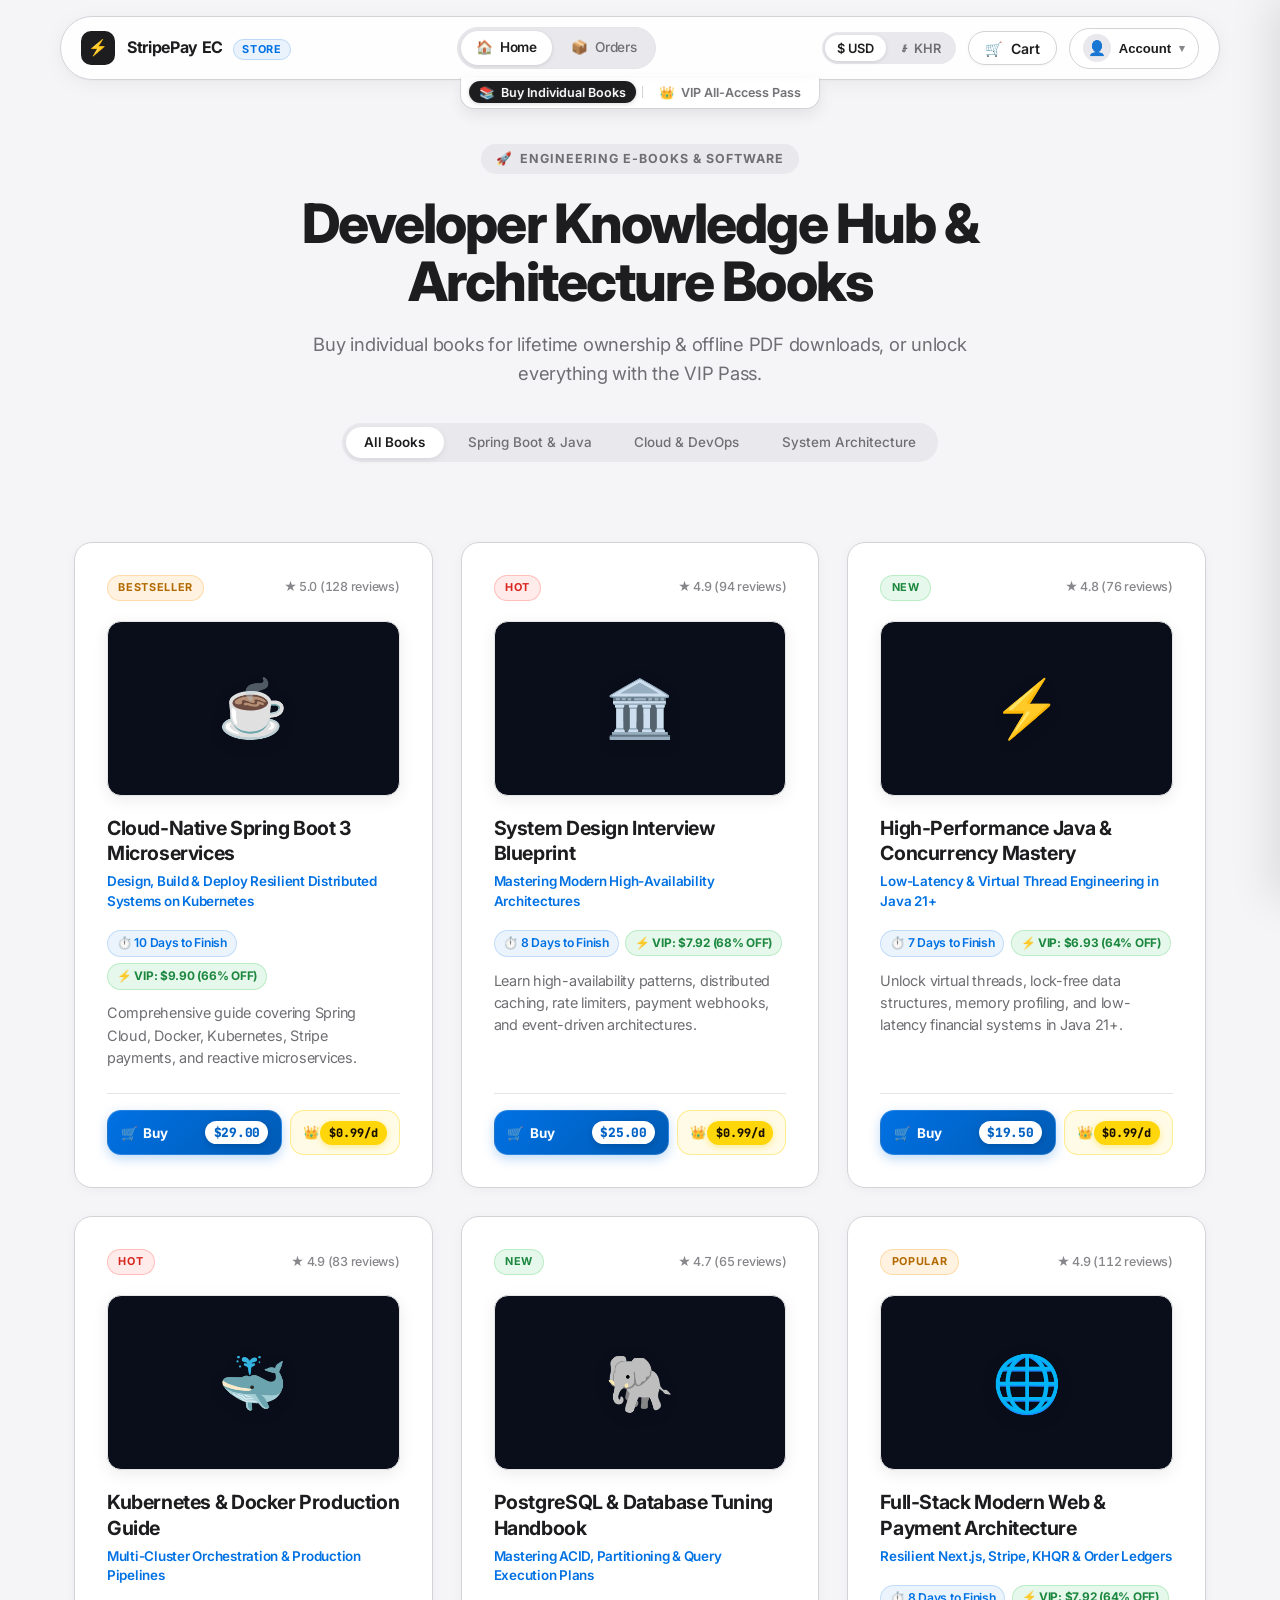
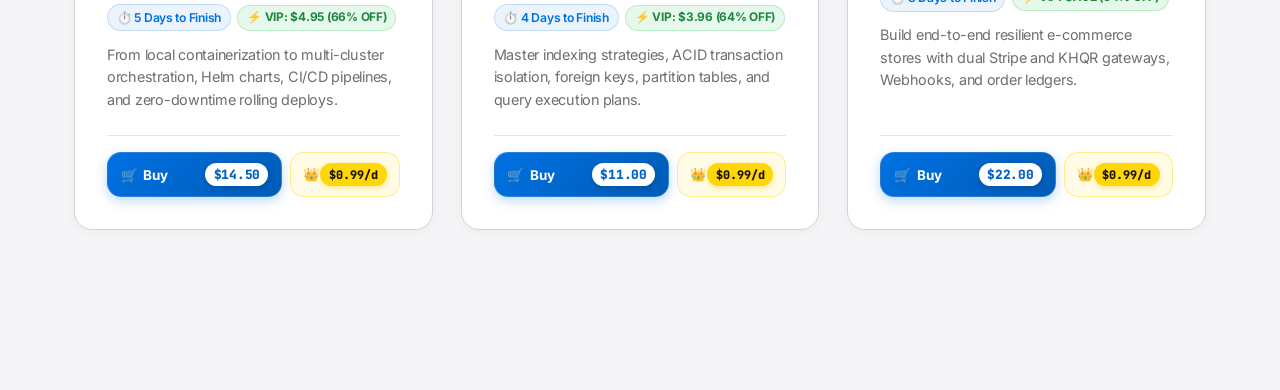
==== commit 8862ac53: "feat(ui): add macbook notch store switcher dock, clean VIP tab, and align modal action buttons" ====
--- a/src/main/resources/static/index.html
+++ b/src/main/resources/static/index.html
@@ -80,23 +80,21 @@
         </div>
       </div>
     </div>
+
+    <!-- MacBook Notch Sub-Navbar Switcher (Zero-Gap Attached Under Header) -->
+    <div class="macbook-notch-nav" id="storeViewNavWrap">
+      <button type="button" class="notch-btn store-view-btn active" id="tabViewBuy" data-view="buy">
+        <span>📚</span> Buy Individual Books
+      </button>
+      <div class="notch-separator"></div>
+      <button type="button" class="notch-btn store-view-btn" id="tabViewPass" data-view="pass">
+        <span>👑</span> VIP All-Access Pass
+      </button>
+    </div>
   </header>
 
   <!-- Storefront Main Container -->
   <main class="store-container">
-
-    <!-- Top-Level Segmented Store View Switcher: Buy Books vs VIP Pass -->
-    <div class="store-view-nav-wrap">
-      <div class="store-view-nav">
-        <button type="button" class="store-view-btn active" id="tabViewBuy" data-view="buy">
-          <span>📚</span> Buy Individual Books
-        </button>
-        <button type="button" class="store-view-btn" id="tabViewPass" data-view="pass">
-          <span>👑</span> VIP All-Access Pass
-          <span class="view-btn-badge">$0.99/day</span>
-        </button>
-      </div>
-    </div>
 
     <!-- ========================================================
          VIEW 1: BUY INDIVIDUAL BOOKS CATALOG
@@ -587,7 +585,7 @@
 
       <div class="modal-body product-details-modal-body">
         <div class="product-details-grid">
-          <!-- Left Column: High-Res Book Cover Artwork -->
+          <!-- Left Column: High-Res Book Cover Artwork, Specs & Action Buttons -->
           <div class="details-cover-column">
             <div class="details-cover-frame">
               <img id="detailModalCover" src="" alt="Book Cover" class="details-cover-image" />
@@ -596,26 +594,10 @@
               <span>⚡</span> Instant Digital License & Code Access
             </div>
             <div class="details-specs-grid" id="detailModalSpecs">
-              <!-- Dynamically populated specs -->
-            </div>
-          </div>
-
-          <!-- Right Column: Info, Syllabus Topics & Action -->
-          <div class="details-info-column">
-            <div class="details-category-pill" id="detailModalCategory">BACKEND ARCHITECTURE</div>
-            <h2 class="details-book-title" id="detailModalTitle">Book Title</h2>
-            <div class="details-book-author" id="detailModalAuthor">Author & Engineering Series</div>
-            <p class="details-book-desc" id="detailModalDesc">Detailed description...</p>
-
-            <!-- Key Syllabus / Architecture Topics -->
-            <div class="details-section-title">
-              <span>📚</span> Architecture & Engineering Modules:
-            </div>
-            <div class="details-topics-list" id="detailModalTopics">
-              <!-- Dynamically populated topic chips -->
-            </div>
-
-            <!-- Price & Action Bar (Lifetime Price is embedded inside action buttons) -->
+              <!-- Dynamically populated specs (Pages, Format, Edition, Level) -->
+            </div>
+
+            <!-- Price & Action Bar (Moved Under Edition & Level Columns) -->
             <div class="details-action-bar">
               <div class="details-button-group">
                 <button type="button" class="btn-detail-add-cart" id="btnDetailAddToCart">
@@ -630,6 +612,22 @@
               <button type="button" class="btn-detail-vip-shortcut" id="btnDetailVipShortcut" style="display: none;">
                 <span>👑</span> <span>Or Read Unlimited with VIP Pass ($0.99/day)</span> <span class="vip-arrow">→</span>
               </button>
+            </div>
+          </div>
+
+          <!-- Right Column: Info & Syllabus Topics -->
+          <div class="details-info-column">
+            <div class="details-category-pill" id="detailModalCategory">BACKEND ARCHITECTURE</div>
+            <h2 class="details-book-title" id="detailModalTitle">Book Title</h2>
+            <div class="details-book-author" id="detailModalAuthor">Author & Engineering Series</div>
+            <p class="details-book-desc" id="detailModalDesc">Detailed description...</p>
+
+            <!-- Key Syllabus / Architecture Topics -->
+            <div class="details-section-title">
+              <span>📚</span> Architecture & Engineering Modules:
+            </div>
+            <div class="details-topics-list" id="detailModalTopics">
+              <!-- Dynamically populated topic chips -->
             </div>
           </div>
         </div>
--- a/src/main/resources/static/css/style.css
+++ b/src/main/resources/static/css/style.css
@@ -117,7 +117,7 @@
   max-width: 1160px;
   margin: 1rem auto 2.5rem auto;
   padding: 0.65rem 1.25rem;
-  background: rgba(255, 255, 255, 0.82);
+  background: rgba(255, 255, 255, 0.85);
   backdrop-filter: saturate(180%) blur(20px);
   -webkit-backdrop-filter: saturate(180%) blur(20px);
   border: 1px solid var(--apple-border);
@@ -138,6 +138,7 @@
   text-decoration: none;
   color: inherit;
   flex-shrink: 0;
+  cursor: pointer;
 }
 
 .brand-icon {
@@ -186,6 +187,7 @@
   background: var(--apple-fill);
   padding: 3px;
   border-radius: var(--radius-full);
+  border: 1px solid var(--apple-border-subtle);
 }
 
 .nav-link {
@@ -193,11 +195,16 @@
   align-items: center;
   gap: 0.45rem;
   text-decoration: none;
-  font-size: 0.86rem;
+  font-family: inherit;
+  font-size: 0.85rem;
   font-weight: 500;
   color: var(--apple-text-secondary);
-  padding: 0.4rem 0.9rem;
-  border-radius: var(--radius-full);
+  padding: 0.42rem 0.95rem;
+  border-radius: var(--radius-full);
+  border: none;
+  background: transparent;
+  cursor: pointer;
+  white-space: nowrap;
   transition: all 0.2s ease;
 }
 
@@ -208,8 +215,20 @@
 .nav-link.active {
   color: var(--apple-text-primary);
   background: #ffffff;
-  box-shadow: 0 1px 4px rgba(0, 0, 0, 0.1);
+  box-shadow: 0 1px 4px rgba(0, 0, 0, 0.12);
   font-weight: 600;
+}
+
+.nav-link .view-btn-badge {
+  font-size: 0.7rem;
+  padding: 0.12rem 0.45rem;
+  border-radius: var(--radius-full);
+  background: rgba(255, 214, 10, 0.2);
+  color: #b26a00;
+  font-weight: 700;
+  line-height: 1;
+  display: inline-flex;
+  align-items: center;
 }
 
 /* Actions: Currency Switcher & Cart Trigger */
@@ -217,6 +236,7 @@
   display: flex;
   align-items: center;
   gap: 0.75rem;
+  flex-shrink: 0;
 }
 
 /* Apple Segmented Currency Switcher (Task 3.3) */
@@ -1623,17 +1643,17 @@
 .details-action-bar {
   display: flex;
   flex-direction: column;
-  gap: 0.75rem;
-  padding-top: 1.25rem;
+  gap: 0.65rem;
+  padding-top: 0.85rem;
   border-top: 1px solid var(--apple-border-subtle);
-  margin-top: auto;
+  margin-top: 0.35rem;
   width: 100%;
 }
 
 .details-button-group {
   display: flex;
   align-items: stretch;
-  gap: 0.85rem;
+  gap: 0.6rem;
   width: 100%;
 }
 
@@ -1642,14 +1662,14 @@
   display: inline-flex;
   align-items: center;
   justify-content: space-between;
-  gap: 0.6rem;
+  gap: 0.4rem;
   background: var(--apple-fill);
   border: 1.5px solid var(--apple-border);
   color: var(--apple-text-primary);
-  padding: 0.85rem 1.25rem;
-  border-radius: var(--radius-xl);
+  padding: 0.75rem 0.85rem;
+  border-radius: var(--radius-lg);
   font-family: inherit;
-  font-size: 0.94rem;
+  font-size: 0.86rem;
   font-weight: 700;
   cursor: pointer;
   transition: all 0.22s var(--spring-smooth);
@@ -1671,18 +1691,18 @@
 }
 
 .btn-detail-buy-now {
-  flex: 1.2;
+  flex: 1.15;
   display: inline-flex;
   align-items: center;
   justify-content: space-between;
-  gap: 0.6rem;
+  gap: 0.4rem;
   background: linear-gradient(135deg, #0071e3 0%, #0056b3 100%);
   border: 1.5px solid rgba(255, 255, 255, 0.2);
   color: #ffffff;
-  padding: 0.85rem 1.4rem;
-  border-radius: var(--radius-xl);
+  padding: 0.75rem 0.95rem;
+  border-radius: var(--radius-lg);
   font-family: inherit;
-  font-size: 0.94rem;
+  font-size: 0.86rem;
   font-weight: 700;
   cursor: pointer;
   box-shadow: 0 6px 20px rgba(0, 113, 227, 0.35);
@@ -1696,18 +1716,18 @@
 }
 
 .btn-detail-open-course {
-  flex: 1.4;
+  flex: 1.3;
   display: inline-flex;
   align-items: center;
   justify-content: center;
-  gap: 0.6rem;
+  gap: 0.4rem;
   background: linear-gradient(135deg, #34c759 0%, #30b0c7 100%);
   color: #ffffff;
   border: none;
-  padding: 0.85rem 1.4rem;
-  border-radius: var(--radius-xl);
+  padding: 0.75rem 1rem;
+  border-radius: var(--radius-lg);
   font-family: inherit;
-  font-size: 0.94rem;
+  font-size: 0.88rem;
   font-weight: 700;
   cursor: pointer;
   box-shadow: 0 6px 20px rgba(52, 199, 89, 0.32);
@@ -1724,14 +1744,14 @@
   display: inline-flex;
   align-items: center;
   justify-content: space-between;
-  gap: 0.5rem;
+  gap: 0.4rem;
   background: var(--apple-fill);
   border: 1.5px solid var(--apple-border);
   color: var(--apple-text-secondary);
-  padding: 0.85rem 1.15rem;
-  border-radius: var(--radius-xl);
+  padding: 0.75rem 0.85rem;
+  border-radius: var(--radius-lg);
   font-family: inherit;
-  font-size: 0.88rem;
+  font-size: 0.84rem;
   font-weight: 700;
   cursor: pointer;
   transition: all 0.22s var(--spring-smooth);
@@ -2510,55 +2530,65 @@
   box-shadow: 0 2px 6px rgba(0,0,0,0.35);
 }
 
-/* 2. Top-Level Segmented Store View Switcher */
-.store-view-nav-wrap {
-  display: flex;
-  justify-content: center;
-  margin: 1rem 0 2rem 0;
-}
-
-.store-view-nav {
+/* 2. Apple MacBook Notch Floating Sub-Navbar Switcher (Zero-Gap Attached Under Header) */
+.macbook-notch-nav {
+  position: absolute;
+  top: calc(100% - 1px);
+  left: 50%;
+  transform: translateX(-50%);
   display: inline-flex;
   align-items: center;
-  background: var(--apple-fill);
-  border: 1px solid var(--apple-border-subtle);
-  border-radius: var(--radius-full);
-  padding: 0.3rem;
+  gap: 0.2rem;
+  background: rgba(255, 255, 255, 0.94);
+  backdrop-filter: saturate(180%) blur(20px);
+  -webkit-backdrop-filter: saturate(180%) blur(20px);
+  border: 1px solid var(--apple-border);
+  border-top: none;
+  border-bottom-left-radius: 14px;
+  border-bottom-right-radius: 14px;
+  padding: 0.18rem 0.5rem 0.28rem 0.5rem;
+  box-shadow: 0 6px 16px rgba(0, 0, 0, 0.08);
+  z-index: 100;
+  white-space: nowrap;
+}
+
+.notch-separator {
+  width: 1px;
+  height: 12px;
+  background: var(--apple-border);
+  margin: 0 0.15rem;
+}
+
+.notch-btn,
+.store-view-btn {
+  display: inline-flex;
+  align-items: center;
   gap: 0.35rem;
-}
-
-.store-view-btn {
-  display: flex;
-  align-items: center;
-  gap: 0.5rem;
-  padding: 0.6rem 1.35rem;
+  padding: 0.22rem 0.65rem;
   border-radius: var(--radius-full);
   border: none;
   background: transparent;
   color: var(--apple-text-secondary);
-  font-size: 0.92rem;
+  font-family: inherit;
+  font-size: 0.78rem;
   font-weight: 600;
   cursor: pointer;
-  transition: all 0.25s var(--spring-smooth);
-}
-
+  white-space: nowrap;
+  transition: all 0.2s var(--spring-smooth);
+}
+
+.notch-btn:hover,
 .store-view-btn:hover {
   color: var(--apple-text-primary);
-}
-
+  background: rgba(0, 0, 0, 0.04);
+}
+
+.notch-btn.active,
 .store-view-btn.active {
-  background: var(--apple-card);
-  color: var(--apple-text-primary);
-  box-shadow: 0 3px 12px rgba(0, 0, 0, 0.08);
-}
-
-.store-view-btn .view-btn-badge {
-  font-size: 0.72rem;
-  padding: 0.15rem 0.5rem;
-  border-radius: var(--radius-full);
-  background: rgba(255, 214, 10, 0.2);
-  color: #b26a00;
-  font-weight: 700;
+  background: #1d1d1f;
+  color: #ffffff;
+  box-shadow: 0 1px 4px rgba(0, 0, 0, 0.15);
+  font-weight: 600;
 }
 
 /* 3. Study Time & Smart Savings Metrics on Cards */
@@ -3184,4 +3214,52 @@
   line-height: 1.6;
 }
 
-
+/* ==========================================================================
+   Responsive Header & Floating Navigation Dock Styles
+   ========================================================================== */
+@media (max-width: 1040px) {
+  .app-header {
+    width: calc(100% - 1.5rem);
+    padding: 0.5rem 0.9rem;
+    gap: 0.75rem;
+  }
+  .brand-text {
+    font-size: 0.9rem;
+  }
+  .nav-link {
+    font-size: 0.8rem;
+    padding: 0.38rem 0.75rem;
+  }
+}
+
+@media (max-width: 860px) {
+  .app-header {
+    flex-wrap: wrap;
+    border-radius: var(--radius-xl);
+    padding: 0.6rem 0.85rem;
+    gap: 0.6rem;
+    margin-bottom: 3rem;
+  }
+  .nav-links {
+    order: 3;
+    width: 100%;
+    justify-content: center;
+    overflow-x: auto;
+    -webkit-overflow-scrolling: touch;
+    scrollbar-width: none;
+  }
+  .nav-links::-webkit-scrollbar {
+    display: none;
+  }
+  .macbook-notch-nav {
+    padding: 0.16rem 0.4rem 0.24rem 0.4rem;
+  }
+  .notch-btn,
+  .store-view-btn {
+    font-size: 0.74rem;
+    padding: 0.2rem 0.55rem;
+  }
+}
+
+
+
